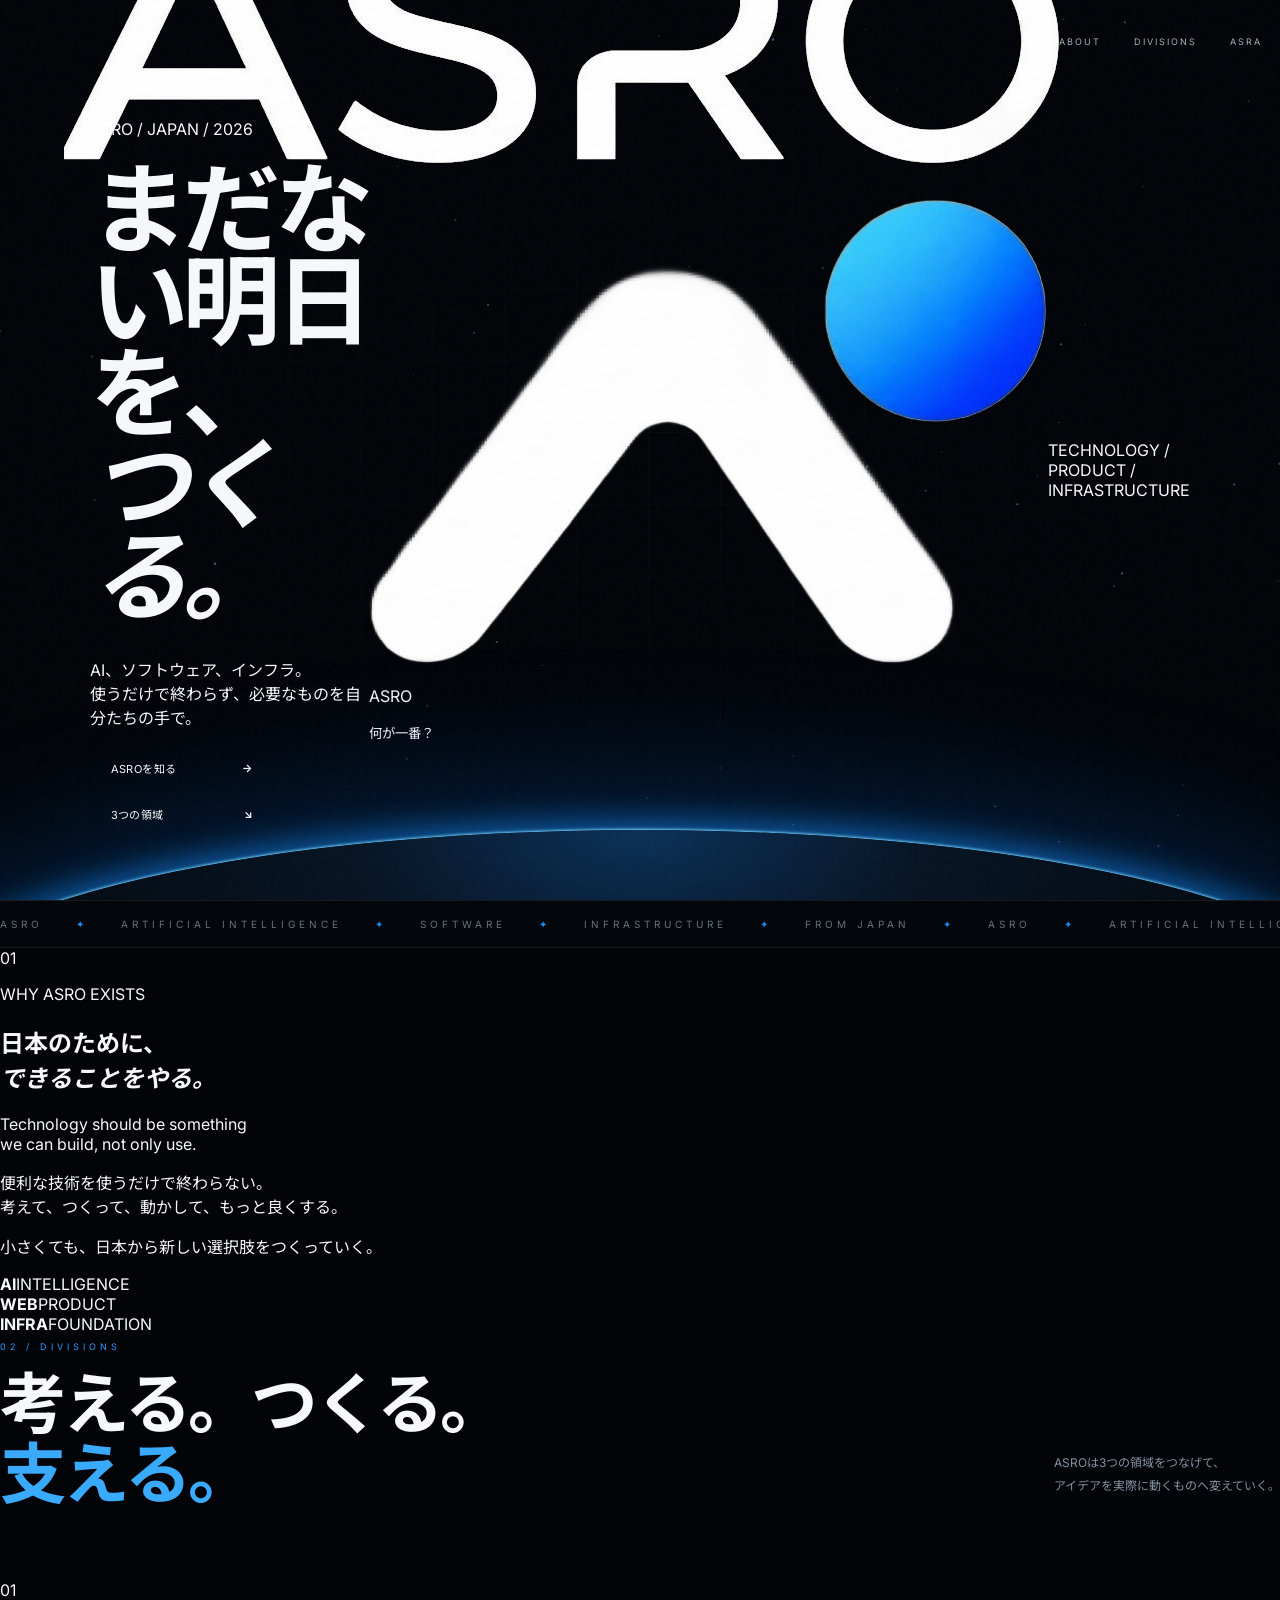
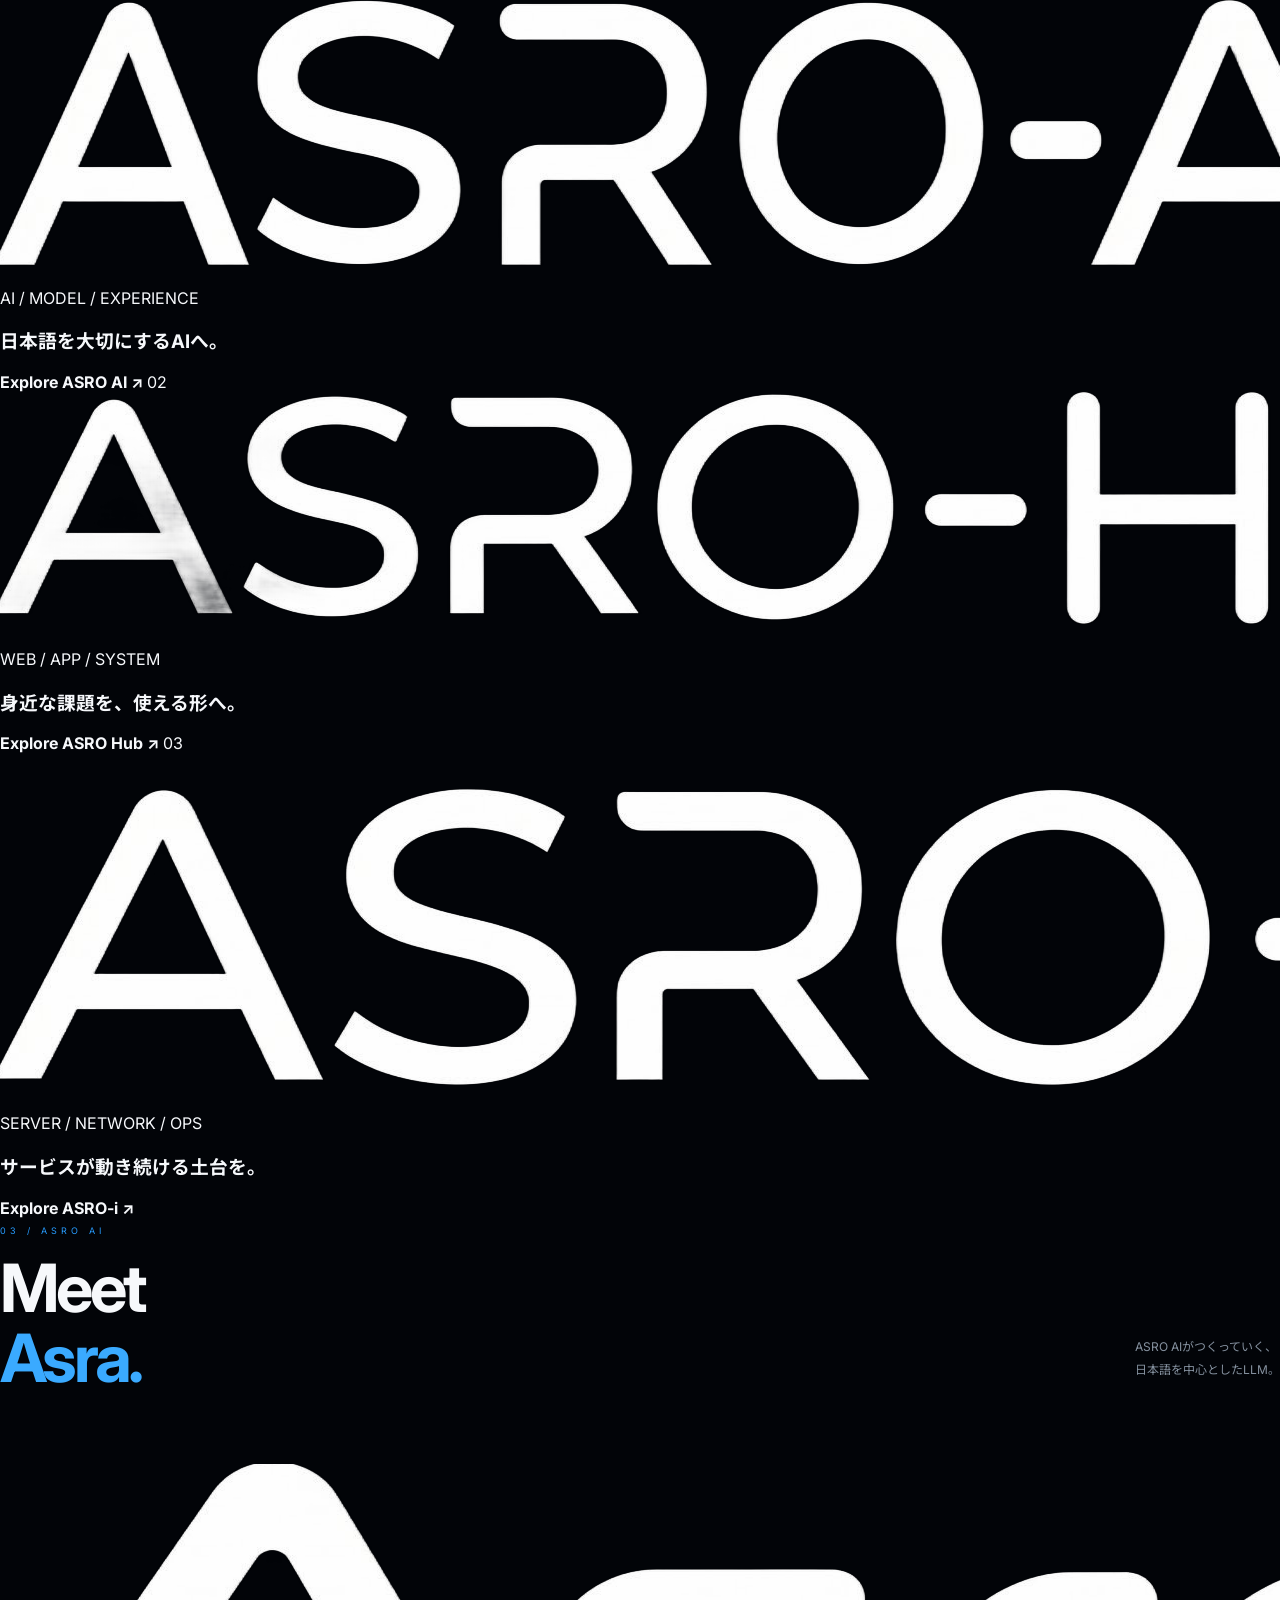
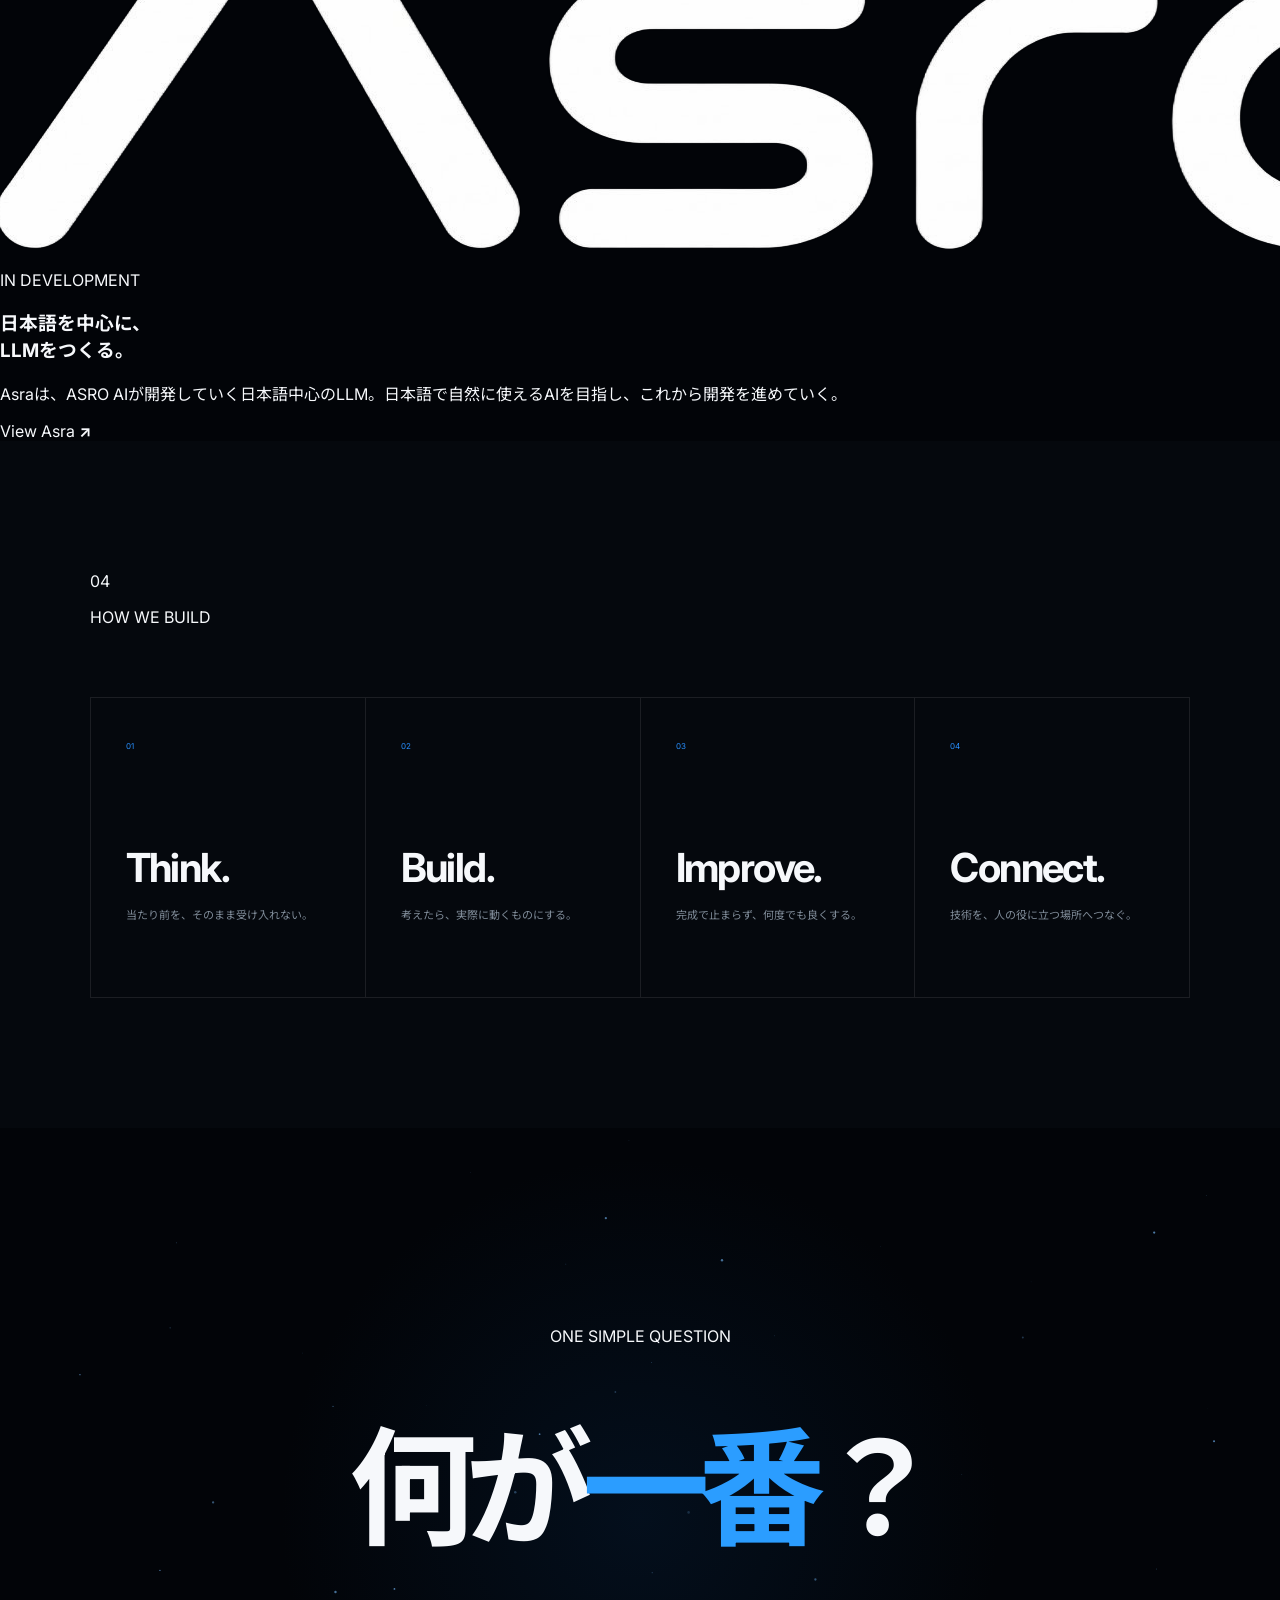
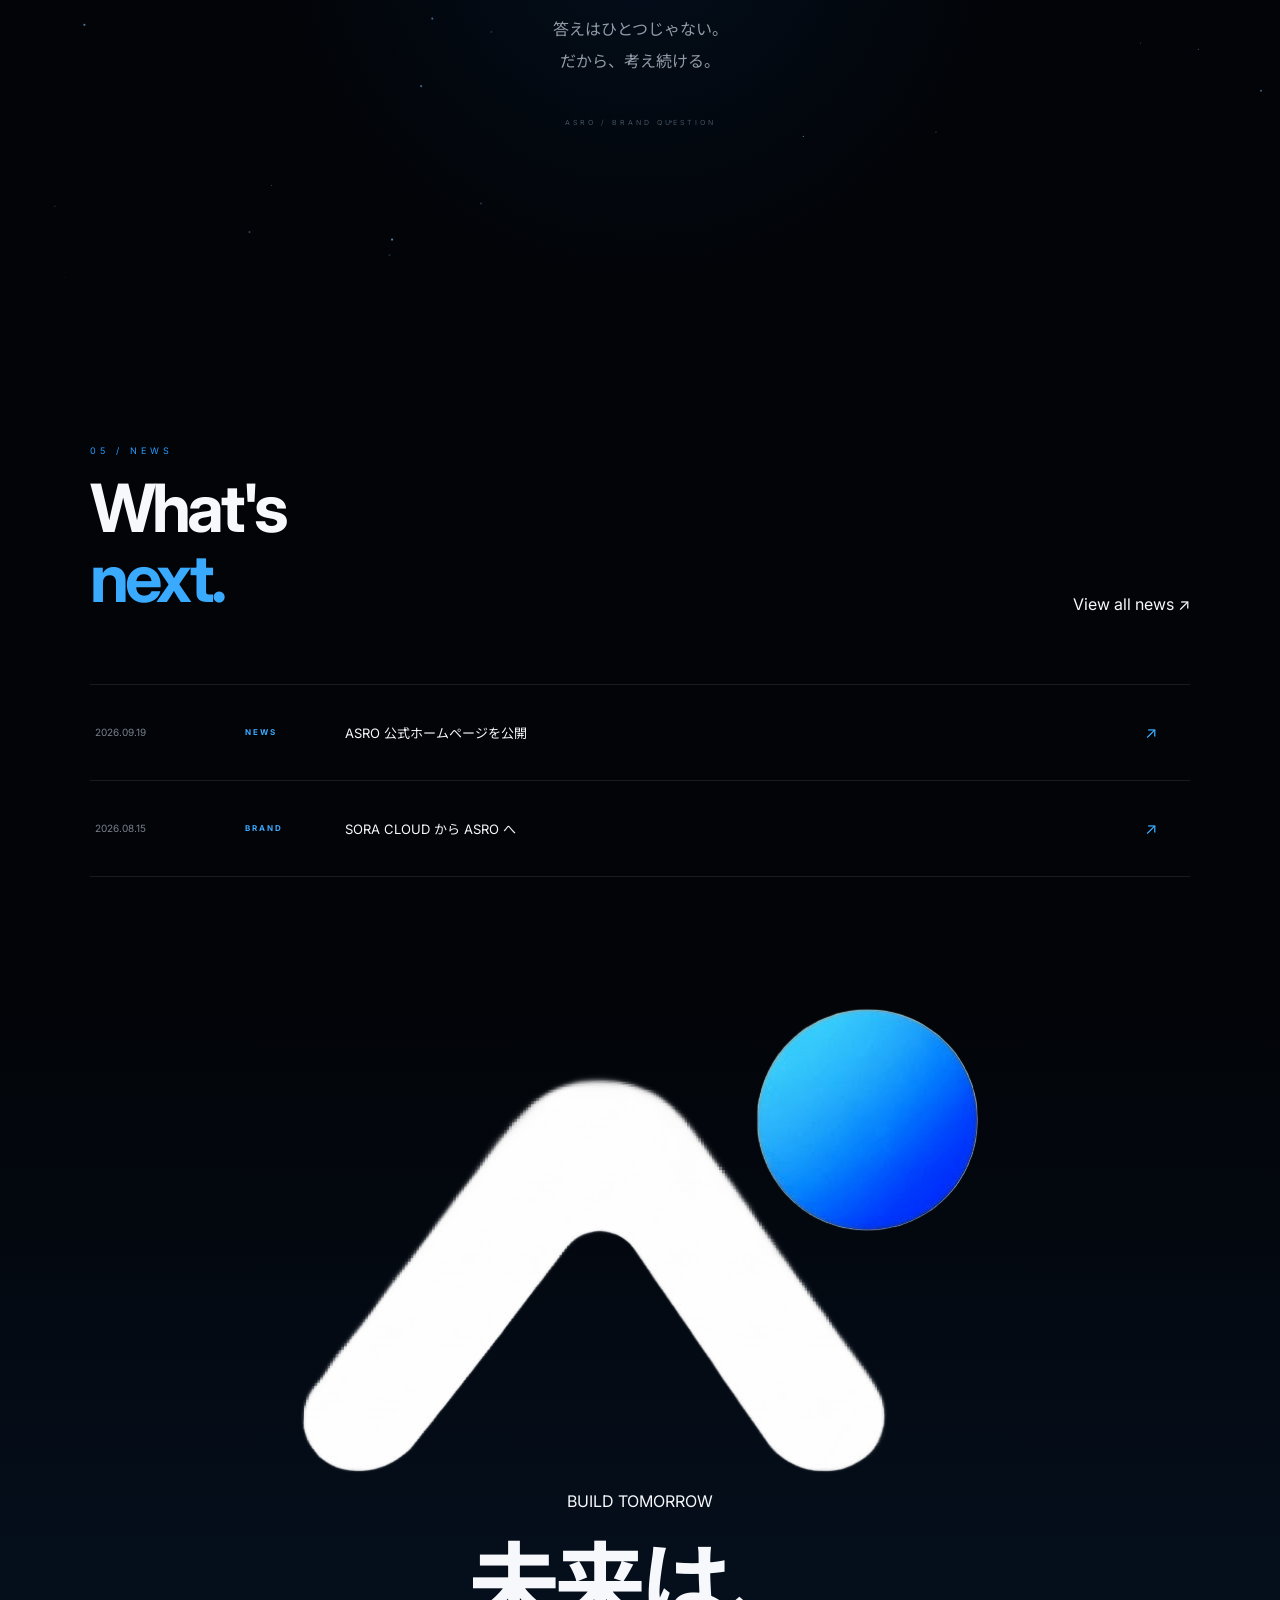
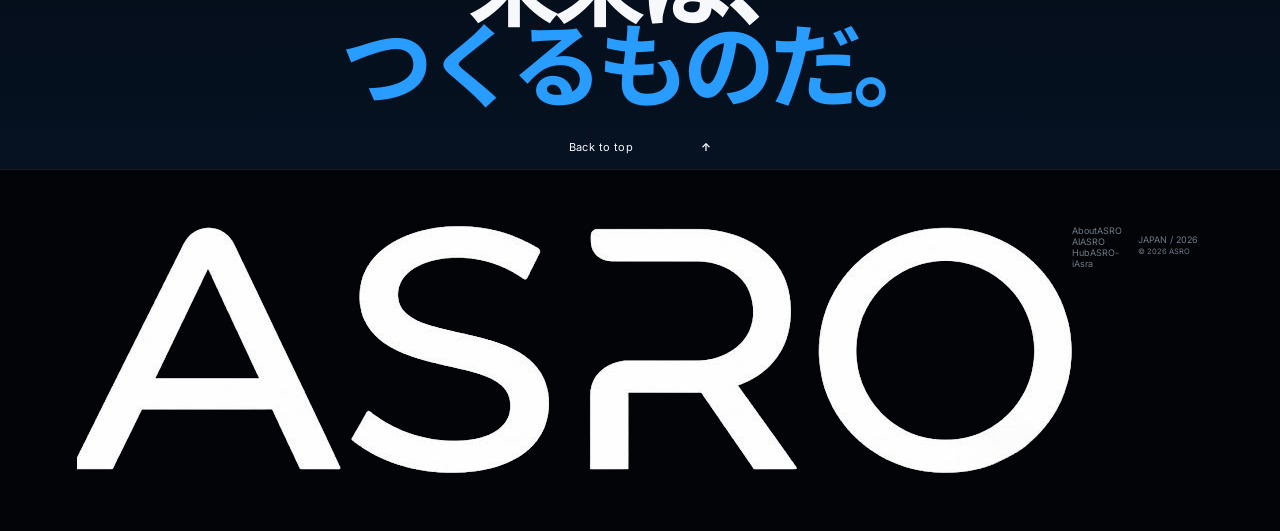
==== index.html @ 7443f7ea "Rebuild ASRO homepage around divisions and Asra" ====
<!doctype html>
<html lang="ja"><head>
<meta charset="UTF-8"><meta name="viewport" content="width=device-width,initial-scale=1,viewport-fit=cover">
<meta name="description" content="ASRO — 日本のために、できることをやる。AI・ソフトウェア・インフラをつくるテクノロジープロジェクト。">
<meta name="theme-color" content="#020408"><meta property="og:title" content="ASRO | 何が一番？"><meta property="og:description" content="日本のために、できることをやる。">
<meta property="og:image" content="asro-mark.svg"><title>ASRO | 何が一番？</title>
<link rel="icon" href="asro-mark.svg" type="image/svg+xml"><link rel="stylesheet" href="style.css">
</head><body>
<div id="loader"><img src="asro-mark.svg" alt=""><span></span></div><div class="progress"></div><div class="noise"></div>
<header id="header"><a class="brand" href="#top" aria-label="ASRO home"><img src="asro-logo-white.svg" alt="ASRO"></a>
<nav><a href="about.html">ABOUT</a><a href="#divisions">DIVISIONS</a><a href="asra.html">ASRA</a><a href="news.html">NEWS</a></nav>
<a class="head-cta" href="#vision">DISCOVER <span>↘</span></a><button class="menu" aria-label="メニュー"><i></i><i></i></button></header>
<div class="mobile-nav"><a href="about.html">ABOUT</a><a href="#divisions">DIVISIONS</a><a href="asra.html">ASRA</a><a href="news.html">NEWS</a></div>

<main id="top">
<section class="hero">
<canvas id="stars"></canvas><div class="hero-grid"></div><div class="glow glow-a"></div><div class="glow glow-b"></div>
<div class="hero-copy reveal"><p class="eyebrow"><span></span> ASRO / JAPAN / 2026</p><h1>まだない明日を、<br><em>つくる。</em></h1>
<p class="hero-lead">AI、ソフトウェア、インフラ。<br>使うだけで終わらず、必要なものを自分たちの手で。</p>
<div class="actions"><a class="btn primary" href="#vision">ASROを知る <b>→</b></a><a class="btn secondary" href="#divisions">3つの領域 <b>↘</b></a></div></div>
<div class="hero-brand reveal"><div class="brand-orbit"></div><img src="asro-mark.svg" alt="ASRO symbol"><p>ASRO</p><small>何が一番？</small></div>
<div class="hero-note">TECHNOLOGY / PRODUCT / INFRASTRUCTURE</div><div class="earth"><i></i></div>
</section>

<section class="ticker" aria-hidden="true"><div>ASRO <i>✦</i> ARTIFICIAL INTELLIGENCE <i>✦</i> SOFTWARE <i>✦</i> INFRASTRUCTURE <i>✦</i> FROM JAPAN <i>✦</i> ASRO <i>✦</i> ARTIFICIAL INTELLIGENCE <i>✦</i> SOFTWARE <i>✦</i> INFRASTRUCTURE <i>✦</i> FROM JAPAN <i>✦</i></div></section>

<section class="vision section" id="vision"><div class="section-index reveal"><span>01</span><p>WHY ASRO EXISTS</p></div>
<div class="vision-grid"><h2 class="reveal">日本のために、<br><em>できることをやる。</em></h2>
<div class="copy reveal"><p class="en">Technology should be something<br>we can build, not only use.</p><p>便利な技術を使うだけで終わらない。<br>考えて、つくって、動かして、もっと良くする。</p><p>小さくても、日本から新しい選択肢をつくっていく。</p></div></div>
<div class="three reveal"><div><b>AI</b><span>INTELLIGENCE</span></div><div><b>WEB</b><span>PRODUCT</span></div><div><b>INFRA</b><span>FOUNDATION</span></div></div></section>

<section class="divisions section" id="divisions"><div class="section-head reveal"><div><span>02 / DIVISIONS</span><h2>考える。つくる。<br><em>支える。</em></h2></div><p>ASROは3つの領域をつなげて、<br>アイデアを実際に動くものへ変えていく。</p></div>
<div class="division-grid">
<a class="division-card reveal" href="ai.html"><span class="n">01</span><div class="division-logo"><img src="asro-ai-white.svg" alt="ASRO AI"></div><p>AI / MODEL / EXPERIENCE</p><h3>日本語を大切にするAIへ。</h3><b>Explore ASRO AI ↗</b></a>
<a class="division-card reveal" href="hub.html"><span class="n">02</span><div class="division-logo"><img src="asro-hub-white.svg" alt="ASRO Hub"></div><p>WEB / APP / SYSTEM</p><h3>身近な課題を、使える形へ。</h3><b>Explore ASRO Hub ↗</b></a>
<a class="division-card reveal" href="infra.html"><span class="n">03</span><div class="division-logo"><img src="asro-i-white.svg" alt="ASRO-i"></div><p>SERVER / NETWORK / OPS</p><h3>サービスが動き続ける土台を。</h3><b>Explore ASRO-i ↗</b></a>
</div></section>

<section class="asra section" id="projects"><div class="section-head reveal"><div><span>03 / ASRO AI</span><h2>Meet<br><em>Asra.</em></h2></div><p>ASRO AIがつくっていく、<br>日本語を中心としたLLM。</p></div>
<a class="asra-panel reveal" href="asra.html"><div class="asra-visual"><div class="rings"></div><img src="asra-white.svg" alt="Asra"></div>
<div class="asra-copy"><p class="status"><i></i> IN DEVELOPMENT</p><h3>日本語を中心に、<br>LLMをつくる。</h3><p>Asraは、ASRO AIが開発していく日本語中心のLLM。日本語で自然に使えるAIを目指し、これから開発を進めていく。</p><span>View Asra <b>↗</b></span></div></a></section>

<section class="principles section"><div class="section-index reveal"><span>04</span><p>HOW WE BUILD</p></div><div class="principle-grid">
<div class="principle reveal"><span>01</span><h3>Think.</h3><p>当たり前を、そのまま受け入れない。</p></div>
<div class="principle reveal"><span>02</span><h3>Build.</h3><p>考えたら、実際に動くものにする。</p></div>
<div class="principle reveal"><span>03</span><h3>Improve.</h3><p>完成で止まらず、何度でも良くする。</p></div>
<div class="principle reveal"><span>04</span><h3>Connect.</h3><p>技術を、人の役に立つ場所へつなぐ。</p></div></div></section>

<section class="question"><canvas id="particles"></canvas><div class="question-glow"></div><p class="eyebrow reveal"><span></span> ONE SIMPLE QUESTION</p><h2 class="reveal">何が<span>一番</span>？</h2><p class="reveal">答えはひとつじゃない。<br>だから、考え続ける。</p><small class="reveal">ASRO / BRAND QUESTION</small></section>

<section class="news section" id="news"><div class="section-head reveal"><div><span>05 / NEWS</span><h2>What's<br><em>next.</em></h2></div><a class="text-link" href="news.html">View all news ↗</a></div>
<div class="news-list reveal"><a href="news.html"><time>2026.09.19</time><b>NEWS</b><p>ASRO 公式ホームページを公開</p><span>↗</span></a><a href="news.html"><time>2026.08.15</time><b>BRAND</b><p>SORA CLOUD から ASRO へ</p><span>↗</span></a></div></section>

<section class="closing"><img class="closing-mark reveal" src="asro-mark.svg" alt=""><p class="eyebrow reveal"><span></span> BUILD TOMORROW</p><h2 class="reveal">未来は、<br><em>つくるものだ。</em></h2><a class="btn primary reveal" href="#top">Back to top <b>↑</b></a></section>
</main>
<footer><a href="#top"><img src="asro-logo-white.svg" alt="ASRO"></a><div><a href="about.html">About</a><a href="ai.html">ASRO AI</a><a href="hub.html">ASRO Hub</a><a href="infra.html">ASRO-i</a><a href="asra.html">Asra</a></div><p>JAPAN / 2026<br><small>© 2026 ASRO</small></p></footer>
<script src="script.js"></script></body></html>
---- style.css ----
@import url('https://fonts.googleapis.com/css2?family=Inter:wght@400;500;600;700;800&family=Noto+Sans+JP:wght@400;500;600;700;800&display=swap');:root{--blue:#168cff;--cyan:#62dcff;--bg:#020408;--panel:#05090f;--line:#ffffff17;--muted:#8995a4}*{box-sizing:border-box}html{scroll-behavior:smooth}body{margin:0;background:var(--bg);color:#f6f8fb;font-family:Inter,"Noto Sans JP",sans-serif;overflow-x:hidden}a{color:inherit;text-decoration:none}::selection{background:#168cff;color:#fff}.noise{position:fixed;inset:0;opacity:.028;z-index:98;pointer-events:none;background-image:url("data:image/svg+xml,%3Csvg viewBox='0 0 180 180' xmlns='http://www.w3.org/2000/svg'%3E%3Cfilter id='n'%3E%3CfeTurbulence type='fractalNoise' baseFrequency='.9' numOctaves='4' stitchTiles='stitch'/%3E%3C/filter%3E%3Crect width='100%25' height='100%25' filter='url(%23n)' opacity='.8'/%3E%3C/svg%3E")}.progress{position:fixed;z-index:90;left:0;top:0;height:2px;width:0;background:linear-gradient(90deg,var(--blue),var(--cyan));box-shadow:0 0 15px var(--blue)}#loader{position:fixed;z-index:200;inset:0;background:#010205;display:flex;flex-direction:column;align-items:center;justify-content:center;transition:opacity .7s,visibility .7s}#loader.done{opacity:0;visibility:hidden}.loadmark{width:90px;height:62px;position:relative}.loadmark i,.loadmark b{position:absolute;width:15px;height:60px;background:white;border-radius:20px;top:4px}.loadmark i{left:28px;transform:rotate(36deg)}.loadmark b{right:28px;transform:rotate(-36deg)}.loadmark em{position:absolute;width:24px;height:24px;border-radius:50%;background:var(--blue);right:0;top:-7px;box-shadow:0 0 25px var(--blue)}#loader p{font-size:14px;letter-spacing:8px;margin:25px 0 18px}#loader>span{width:140px;height:1px;background:#ffffff15;overflow:hidden}#loader>span i{display:block;width:45%;height:100%;background:var(--blue);animation:loading 1s ease-in-out infinite}.cursor,.cursor-dot{position:fixed;z-index:150;pointer-events:none;border-radius:50%;transform:translate(-50%,-50%)}.cursor{width:32px;height:32px;border:1px solid #5bbaff88;transition:width .2s,height .2s,border .2s}.cursor-dot{width:4px;height:4px;background:#77caff}.cursor.active{width:52px;height:52px;border-color:#75caff}header{height:84px;position:fixed;inset:0 0 auto;z-index:80;display:flex;align-items:center;padding:0 5vw;border-bottom:1px solid transparent;transition:.4s}header.scrolled{height:66px;background:#020408dc;backdrop-filter:blur(22px);border-color:var(--line)}.wordmark{font-size:21px;letter-spacing:5px;display:flex;align-items:center;gap:9px}.wordmark strong{font-weight:600}.mini-a{width:17px;height:17px;border-left:3px solid;border-top:3px solid;transform:rotate(45deg);display:block}nav{display:flex;gap:33px;margin:auto;font-size:9px;letter-spacing:2px}nav a{color:#a8b1bd;transition:.25s}nav a:hover{color:#fff}.head-cta{font-size:9px;letter-spacing:2px;border:1px solid #ffffff2c;border-radius:99px;padding:12px 18px}.head-cta span{color:var(--blue);margin-left:10px}.menu{display:none;background:none;border:0}.mobile-nav{display:none}.hero{height:min(950px,100vh);min-height:740px;position:relative;overflow:hidden;display:flex;align-items:center;padding:90px 7vw 50px}#stars{position:absolute;inset:0;width:100%;height:100%;opacity:.7}.hero-grid{position:absolute;inset:0;background-image:linear-gradient(#ffffff06 1px,transparent 1px),linear-gradient(90deg,#ffffff06 1px,transparent 1px);background-size:72px 72px;mask-image:radial-gradient(ellipse at center,#000,transparent 75%)}.aurora{position:absolute;border-radius:50%;filter:blur(120px);opacity:.28}.a1{width:550px;height:400px;background:#006aff;right:7%;top:18%}.a2{width:380px;height:300px;background:#16cfff;left:35%;bottom:-10%;opacity:.12}.hero-copy{position:relative;z-index:5}.kicker{font-size:9px;letter-spacing:4px;color:#aab4c2}.kicker i{display:inline-block;width:28px;height:1px;background:var(--blue);vertical-align:middle;margin-right:13px}.hero h1{font-size:clamp(65px,7.7vw,124px);line-height:.93;letter-spacing:-.065em;margin:25px 0 34px}.hero h1 .line{display:block}.hero h1 .accent{background:linear-gradient(95deg,#147cff,#77e0ff 70%);-webkit-background-clip:text;color:transparent}.hero-text{font-size:15px;color:#aab3bf;line-height:2}.hero-actions{display:flex;gap:12px;margin-top:38px}.btn{display:inline-flex;align-items:center;justify-content:space-between;min-width:185px;padding:15px 21px;border-radius:99px;font-size:11px;letter-spacing:.4px;transition:box-shadow .3s}.fill{background:linear-gradient(110deg,#096cff,#49c7ff);box-shadow:0 10px 40px #087cff28}.fill:hover{box-shadow:0 12px 50px #168cff55}.ghost{border:1px solid #ffffff35}.symbol-wrap{position:absolute;z-index:5;right:13%;top:31%;text-align:center;will-change:transform}.symbol{width:230px;height:155px;position:relative;filter:drop-shadow(0 0 25px #2f9cff33)}.leg{position:absolute;width:42px;height:145px;background:#f8fbff;border-radius:30px;top:12px}.symbol .left,.closing-symbol .left{left:66px;transform:rotate(37deg)}.symbol .right,.closing-symbol .right{right:66px;transform:rotate(-37deg)}.orb{position:absolute;width:72px;height:72px;border-radius:50%;background:linear-gradient(145deg,#67dcff,#075cff);right:4px;top:-34px;box-shadow:0 0 50px #168cff66;animation:orb 4s ease-in-out infinite}.orbit{position:absolute;width:270px;height:270px;border:1px solid #168cff18;border-radius:50%;left:-20px;top:-60px;transform:rotateX(68deg)}.symbol-name{font-size:27px;letter-spacing:9px;margin-top:25px}.symbol-copy{font-size:10px;color:#a9b6c5;margin-top:13px;letter-spacing:3px}.hero-side{position:absolute;right:3.3vw;top:48%;writing-mode:vertical-rl;font-size:8px;line-height:2.3;letter-spacing:3px;color:#536171}.scroll{position:absolute;z-index:5;left:5vw;bottom:30px;font-size:8px;letter-spacing:3px;color:#687583;display:flex;align-items:center;gap:12px}.scroll span{width:55px;height:1px;background:#506173}.hero-index{position:absolute;z-index:5;right:5vw;bottom:30px;font-size:9px;color:#6e7a88;letter-spacing:3px}.hero-index span{color:#1b8eff;margin:0 5px}.earth{position:absolute;z-index:2;width:115%;height:370px;bottom:-300px;left:-7.5%;border-radius:50% 50% 0 0;background:radial-gradient(ellipse at 50% 0,#0b3158 0,#071424 28%,#03070c 68%);box-shadow:0 -1px 3px #78d8ff,0 -8px 32px #168cff99,0 -55px 130px #087cff35}.earth-light{position:absolute;width:15%;height:10px;background:#fff;filter:blur(10px);top:-2px;right:22%;box-shadow:0 0 55px 15px #52bfff}.ticker{overflow:hidden;border-top:1px solid var(--line);border-bottom:1px solid var(--line);background:#03060a;padding:17px 0}.ticker div{width:max-content;white-space:nowrap;font-size:10px;letter-spacing:4px;color:#66717f;animation:ticker 30s linear infinite}.ticker i{color:#188fff;font-style:normal;margin:0 26px}.manifesto,.group,.projects,.principles,.news{padding:130px 7vw}.manifesto{min-height:760px;position:relative;overflow:hidden}.section-label{display:flex;gap:20px;align-items:center;font-size:9px;letter-spacing:4px;color:#8e98a5}.section-label span{color:var(--blue)}.manifesto-main{display:grid;grid-template-columns:1.5fr .8fr;align-items:end;margin-top:85px}.jp{font-size:clamp(44px,5.4vw,82px);line-height:1.35;margin:0;font-weight:600;letter-spacing:-.04em}.jp strong{color:#47b7ff}.manifesto-side{color:#8d98a6;line-height:2;font-size:13px;border-left:1px solid var(--line);padding-left:35px}.manifesto-side .en{color:#e1e7ee;font-size:17px;line-height:1.7}.vision-numbers{display:grid;grid-template-columns:repeat(3,1fr);margin-top:100px;border-top:1px solid var(--line);border-bottom:1px solid var(--line)}.vision-numbers div{padding:27px;border-right:1px solid var(--line);display:flex;align-items:end;gap:15px}.vision-numbers div:last-child{border:0}.vision-numbers b{font-size:26px}.vision-numbers span{font-size:8px;color:#596674;letter-spacing:2px}.giant{position:absolute;right:-1vw;bottom:-100px;font-size:23vw;font-weight:800;letter-spacing:-.08em;color:#ffffff025;line-height:1}.group{background:#05080d}.section-head{display:flex;justify-content:space-between;align-items:end;margin-bottom:70px}.section-head span{font-size:9px;color:#279cff;letter-spacing:4px}.section-head h2{font-size:clamp(45px,5.2vw,75px);line-height:1.05;margin:16px 0 0;letter-spacing:-.055em}.section-head h2 em{font-style:normal;color:#3aaaff}.section-head>p{color:#85919f;line-height:1.9;font-size:12px}.group-list{border-top:1px solid var(--line)}.group-card{display:grid;grid-template-columns:60px 115px 1fr 55px;gap:30px;align-items:center;padding:50px 15px;border-bottom:1px solid var(--line);position:relative;overflow:hidden;transition:.4s}.group-card:before{content:"";position:absolute;inset:0;background:linear-gradient(90deg,#168cff00,#168cff0c,#168cff00);transform:translateX(-100%);transition:.7s}.group-card:hover:before{transform:translateX(100%)}.group-card:hover{padding-left:28px}.card-num{font-size:9px;color:#5f6a78}.card-icon{font-size:58px;color:#218fff;width:90px;text-align:center}.card-icon.ai{height:60px;position:relative}.card-icon.ai span{position:absolute;width:24px;height:58px;background:#3caeff;border-radius:20px;left:30px;transform:rotate(37deg)}.card-icon.ai span:after{content:"";position:absolute;width:24px;height:58px;background:#3caeff;border-radius:20px;left:27px;top:-20px;transform:rotate(-74deg)}.card-icon.ai i{position:absolute;width:19px;height:19px;border-radius:50%;background:#0870ff;right:2px;top:-8px}.cube span{display:block;transform:rotate(0deg);text-shadow:0 0 25px #168cff}.infra{display:flex;flex-direction:column;gap:5px;align-items:center}.infra span{display:block;width:50px;height:14px;border:2px solid #218fff;border-radius:50%}.card-type{font-size:8px;letter-spacing:3px;color:#55718f}.group-card h3{font-size:37px;margin:8px 0}.group-card h4{font-size:13px;color:#45b8ff;margin:0 0 12px}.desc{color:#8994a2;max-width:650px;line-height:1.8;font-size:12px}.chips{display:flex;gap:7px;margin-top:18px}.chips span{font-size:7px;letter-spacing:1.4px;border:1px solid #ffffff17;border-radius:99px;padding:6px 9px;color:#637180}.arrow{font-size:22px;font-weight:400;color:#3ba9ff}.projects{padding-bottom:170px}.project{border:1px solid var(--line);background:#05090e;margin-top:26px}.project:first-of-type{margin-top:0}.project-media{height:540px;position:relative;display:flex;align-items:center;justify-content:center;background:radial-gradient(circle at center,#0b3564,#06101d 55%,#03070c);overflow:hidden}.mesh{position:absolute;inset:-30%;background-image:linear-gradient(#168cff1d 1px,transparent 1px),linear-gradient(90deg,#168cff1d 1px,transparent 1px);background-size:34px 34px;transform:perspective(500px) rotateX(60deg) rotateZ(15deg);animation:drift 13s linear infinite}.halo{position:absolute;width:330px;height:330px;border:1px solid #168cff44;border-radius:50%;box-shadow:0 0 80px #168cff20,inset 0 0 80px #168cff10}.halo:before,.halo:after{content:"";position:absolute;border:1px solid #168cff20;border-radius:50%;inset:35px}.halo:after{inset:75px}.asra-mark{width:190px;height:125px;position:relative;z-index:2;filter:drop-shadow(0 0 30px #4ab5ff44)}.asra-mark span{position:absolute;width:35px;height:120px;background:#edf8ff;border-radius:25px;left:56px;transform:rotate(37deg)}.asra-mark span:after{content:"";position:absolute;width:35px;height:120px;background:#edf8ff;border-radius:25px;left:55px;top:-41px;transform:rotate(-74deg)}.asra-mark i{position:absolute;width:55px;height:55px;background:linear-gradient(145deg,#6adfff,#075eff);border-radius:50%;right:-5px;top:-22px;box-shadow:0 0 35px #168cff88}.float{position:absolute;border:1px solid #279aff38;background:#061321c7;backdrop-filter:blur(8px);padding:9px 14px;border-radius:99px;color:#7bcaff;font-size:8px;letter-spacing:2px}.f1{left:13%;top:25%}.f2{right:12%;top:28%}.f3{right:17%;bottom:19%}.corner{position:absolute;width:40px;height:40px}.corner.tl{left:25px;top:25px;border-left:1px solid #168cff66;border-top:1px solid #168cff66}.corner.br{right:25px;bottom:25px;border-right:1px solid #168cff66;border-bottom:1px solid #168cff66}.project-info{display:grid;grid-template-columns:1fr 1fr;padding:55px 5vw;gap:8vw;border-top:1px solid var(--line)}.tag{font-size:8px;color:#3daaff;letter-spacing:3px}.project-info h3{font-size:68px;letter-spacing:-.06em;margin:10px 0}.project-lead{font-size:17px;line-height:1.6!important;color:#e9edf2!important}.project-info>div:last-child>p{font-size:12px;line-height:2;color:#8f99a7;margin-top:18px}.meta{display:flex;gap:30px;margin-top:30px}.meta span{font-size:7px;color:#566473;letter-spacing:1.5px}.meta b{display:block;color:#b6c2cf;font-size:9px;margin-top:6px}.project-school{display:grid;grid-template-columns:.85fr 1.15fr}.project-school .project-info{grid-template-columns:1fr;gap:15px;border:0}.school{height:auto;min-height:600px;background:radial-gradient(circle at 55% 45%,#17446b,#07101a 65%)}.browser{width:80%;border:1px solid #ffffff25;border-radius:14px;background:#07101be8;box-shadow:0 35px 90px #000a;position:relative;z-index:2;overflow:hidden;transform:perspective(1000px) rotateY(-5deg) rotateX(2deg)}.browser-top{height:36px;border-bottom:1px solid #ffffff10;display:flex;align-items:center;padding:0 12px;gap:5px}.browser-top i{width:6px;height:6px;border-radius:50%;background:#506070}.browser-top span{font-size:7px;color:#506070;margin-left:15px}.dash{height:330px;display:flex}.dash aside{width:55px;border-right:1px solid #ffffff0d;padding:16px 12px}.dash aside b{font-size:11px;color:#4db5ff}.dash aside i{display:block;width:22px;height:3px;background:#ffffff14;margin-top:24px}.dash-main{padding:30px;flex:1}.hello{font-size:17px;font-weight:600}.hello small{display:block;font-size:8px;color:#657586;margin-top:7px;font-weight:400}.dash-grid{display:grid;grid-template-columns:1fr 1fr;gap:10px;margin-top:25px}.dash-grid>div{height:120px;background:#ffffff05;border:1px solid #ffffff0d;border-radius:9px;padding:14px}.dash-grid b{font-size:9px}.dash-grid span{display:block;height:5px;background:#ffffff0d;border-radius:5px;margin-top:13px}.dash-grid span:nth-child(2){background:#168cff33}.ai-bar{margin-top:13px;border:1px solid #168cff44;background:#168cff0b;border-radius:8px;padding:11px;font-size:8px;color:#68c2ff}.school-glow{position:absolute;width:300px;height:300px;border-radius:50%;background:#168cff33;filter:blur(80px)}.principles{background:#05080d}.principle-grid{display:grid;grid-template-columns:repeat(4,1fr);margin-top:70px;border-top:1px solid var(--line);border-left:1px solid var(--line)}.principle{min-height:300px;padding:35px;border-right:1px solid var(--line);border-bottom:1px solid var(--line);transition:.35s}.principle:hover{background:#168cff09}.principle>span{font-size:8px;color:#278fff}.principle h3{font-size:40px;margin:90px 0 14px;letter-spacing:-.04em}.principle p{font-size:11px;color:#7f8b98;line-height:1.8}.question{min-height:780px;display:flex;flex-direction:column;align-items:center;justify-content:center;text-align:center;position:relative;overflow:hidden;background:radial-gradient(circle,#082d5544,transparent 48%)}#particles{position:absolute;inset:0;width:100%;height:100%}.question>*:not(canvas):not(.question-orb){position:relative;z-index:2}.question h2{font-size:clamp(72px,10vw,155px);letter-spacing:-.09em;margin:25px 0}.question h2 span{color:#2b9dff}.question>p:nth-of-type(2){color:#919ba8;line-height:2}.question small{font-size:7px;color:#45515f;letter-spacing:3px;margin-top:25px}.question-orb{position:absolute;width:430px;height:430px;border-radius:50%;background:radial-gradient(circle at 35% 30%,#54d3ff,#075eff 38%,#031229 70%);opacity:.07;box-shadow:0 0 100px #168cff}.news-list{border-top:1px solid var(--line)}.news-list a{display:grid;grid-template-columns:150px 100px 1fr 40px;padding:25px 5px;border-bottom:1px solid var(--line);align-items:center;transition:.3s}.news-list a:hover{padding-left:15px;background:#ffffff025}.news-list time{font-size:10px;color:#77818d}.news-list b{font-size:8px;color:#3caaff;letter-spacing:2px}.news-list p{font-size:13px}.news-list span{color:#3caaff}.closing{min-height:760px;display:flex;flex-direction:column;justify-content:center;align-items:center;text-align:center;background:linear-gradient(#020408,#061222);position:relative;overflow:hidden}.closing-grid{position:absolute;inset:0;background-image:linear-gradient(#168cff09 1px,transparent 1px),linear-gradient(90deg,#168cff09 1px,transparent 1px);background-size:70px 70px;mask-image:radial-gradient(circle,#000,transparent 65%)}.closing-symbol{position:relative;width:130px;height:90px;margin-bottom:28px}.closing-symbol .leg{width:22px;height:78px}.closing-symbol .left{left:42px}.closing-symbol .right{right:42px}.closing-symbol .orb{width:35px;height:35px;right:0;top:-12px}.closing h2{font-size:clamp(57px,7.2vw,105px);line-height:.88;letter-spacing:-.065em;margin:18px}.closing h2 em{font-style:normal;color:#299cff}.closing>p:nth-of-type(2){color:#8e98a5;margin:18px 0 35px}footer{padding:55px 6vw;display:grid;grid-template-columns:1fr 1fr 1fr;border-top:1px solid var(--line);color:#707b88;font-size:9px}.footer-brand b{font-size:23px;color:white;letter-spacing:5px}.footer-brand span{margin-left:20px}.footer-mid{display:flex;gap:20px;justify-content:center}.footer-mid a:hover{color:white}.footer-end{text-align:right}.footer-end p{letter-spacing:3px}.reveal{opacity:0;transform:translateY(32px);transition:opacity .9s cubic-bezier(.2,.8,.2,1),transform .9s cubic-bezier(.2,.8,.2,1)}.reveal.visible{opacity:1;transform:none}@keyframes loading{0%{transform:translateX(-110%)}100%{transform:translateX(330%)}}@keyframes ticker{to{transform:translateX(-50%)}}@keyframes drift{to{transform:perspective(500px) rotateX(60deg) rotateZ(15deg) translate(34px,34px)}}@keyframes orb{50%{transform:translateY(-7px);box-shadow:0 0 75px #168cff99}}@media(pointer:coarse){.cursor,.cursor-dot{display:none}}@media(max-width:900px){header{height:70px;padding:0 5vw}nav,.head-cta{display:none}.menu{display:block;margin-left:auto;width:35px;padding:5px}.menu i{display:block;height:1px;background:white;margin:8px 0;transition:.3s}.menu.open i:first-child{transform:translateY(4.5px) rotate(45deg)}.menu.open i:last-child{transform:translateY(-4.5px) rotate(-45deg)}.mobile-nav{position:fixed;z-index:70;inset:0;background:#020408f5;backdrop-filter:blur(20px);display:flex;flex-direction:column;justify-content:center;padding:10vw;gap:30px;opacity:0;visibility:hidden;transition:.35s}.mobile-nav.open{opacity:1;visibility:visible}.mobile-nav a{font-size:35px;font-weight:600;letter-spacing:-.04em}.hero{height:auto;min-height:830px;padding:130px 7vw 70px;align-items:flex-start}.hero h1{font-size:61px}.hero-side{display:none}.symbol-wrap{top:auto;bottom:115px;right:50%;transform:translateX(50%)}.symbol{width:145px;height:95px}.symbol .leg{width:27px;height:90px}.symbol .left{left:43px}.symbol .right{right:43px}.symbol .orb{width:44px;height:44px;right:0;top:-18px}.symbol .orbit{width:170px;height:170px;left:-12px;top:-40px}.symbol-name{font-size:18px;margin-top:16px}.symbol-copy{font-size:8px}.manifesto,.group,.projects,.principles,.news{padding:90px 6vw}.manifesto-main{grid-template-columns:1fr;gap:55px;margin-top:55px}.manifesto-side{margin-left:10px}.vision-numbers{grid-template-columns:1fr;margin-top:60px}.vision-numbers div{border-right:0;border-bottom:1px solid var(--line)}.section-head{display:block}.section-head>p{margin-top:25px}.group-card{grid-template-columns:40px 70px 1fr;padding:38px 0;gap:15px}.group-card .arrow{display:none}.card-icon{font-size:42px;width:60px}.card-icon.ai{transform:scale(.7)}.group-card h3{font-size:28px}.project-media{height:370px}.project-info{grid-template-columns:1fr;padding:40px 28px;gap:15px}.project-info h3{font-size:52px}.project-school{grid-template-columns:1fr}.school{min-height:430px;order:-1}.browser{width:90%}.dash{height:280px}.principle-grid{grid-template-columns:1fr 1fr}.principle{min-height:230px}.principle h3{margin-top:60px}.news-list a{grid-template-columns:100px 1fr 25px}.news-list b{display:none}.news-list p{font-size:11px}.footer-mid{display:none}footer{grid-template-columns:1fr 1fr}.hero-actions{flex-wrap:wrap}.scroll,.hero-index{display:none}}@media(max-width:520px){.hero h1{font-size:50px}.hero-text{font-size:13px}.jp{font-size:39px}.group-card{grid-template-columns:32px 1fr}.card-icon{display:none}.desc{font-size:11px}.chips{flex-wrap:wrap}.project-media{height:310px}.halo{width:250px;height:250px}.float{display:none}.project-info h3{font-size:48px}.meta{gap:16px;flex-wrap:wrap}.browser{width:94%}.dash-main{padding:20px 14px}.principle-grid{grid-template-columns:1fr}.principle{min-height:200px}.principle h3{margin-top:45px}.question h2{font-size:64px}.news-list a{grid-template-columns:88px 1fr}.news-list a>span{display:none}.footer-brand span{display:block;margin:10px 0 0}.closing h2{font-size:53px}}.official-symbol{width:240px;height:170px;display:flex;align-items:center;justify-content:center;filter:drop-shadow(0 0 34px #168cff55)}.official-symbol img{width:100%;height:100%;object-fit:contain}@media(max-width:900px){.official-symbol{width:150px;height:105px}}
/* 2026 mobile readability + official brand assets */
.project-brand{position:relative;z-index:2;max-width:48%;max-height:150px;object-fit:contain;filter:drop-shadow(0 0 32px #168cff55)}
.school-project-mark{position:absolute;z-index:3;width:64px;height:64px;object-fit:contain;top:28px;right:28px;filter:drop-shadow(0 0 24px #168cff66)}
@media(max-width:900px){
 header{background:#020408e8;backdrop-filter:blur(18px)}
 .hero{padding-top:112px;min-height:900px}
 .hero-copy{width:100%;padding-top:8px}
 .hero h1{font-size:clamp(48px,14vw,64px);line-height:.98;margin-top:18px}
 .hero-text{color:#d0d8e2;font-size:14px;line-height:1.9}
 .kicker{color:#c4cfdb}
 .symbol-wrap{bottom:125px}
 .ticker div{font-size:9px;letter-spacing:3px}
 .project-brand{max-width:60%;max-height:110px}
}
@media(max-width:520px){
 .hero{padding:108px 7vw 62px;min-height:900px}
 .hero h1{font-size:49px}
 .hero-actions .btn{min-width:0;width:100%;max-width:308px;padding:16px 22px}
 .symbol-wrap{bottom:132px}
 .official-symbol{width:170px;height:118px}
 .symbol-name{font-size:20px;color:#fff}
 .symbol-copy{color:#b8c5d3}
 .school-project-mark{width:48px;height:48px;top:18px;right:18px}
}
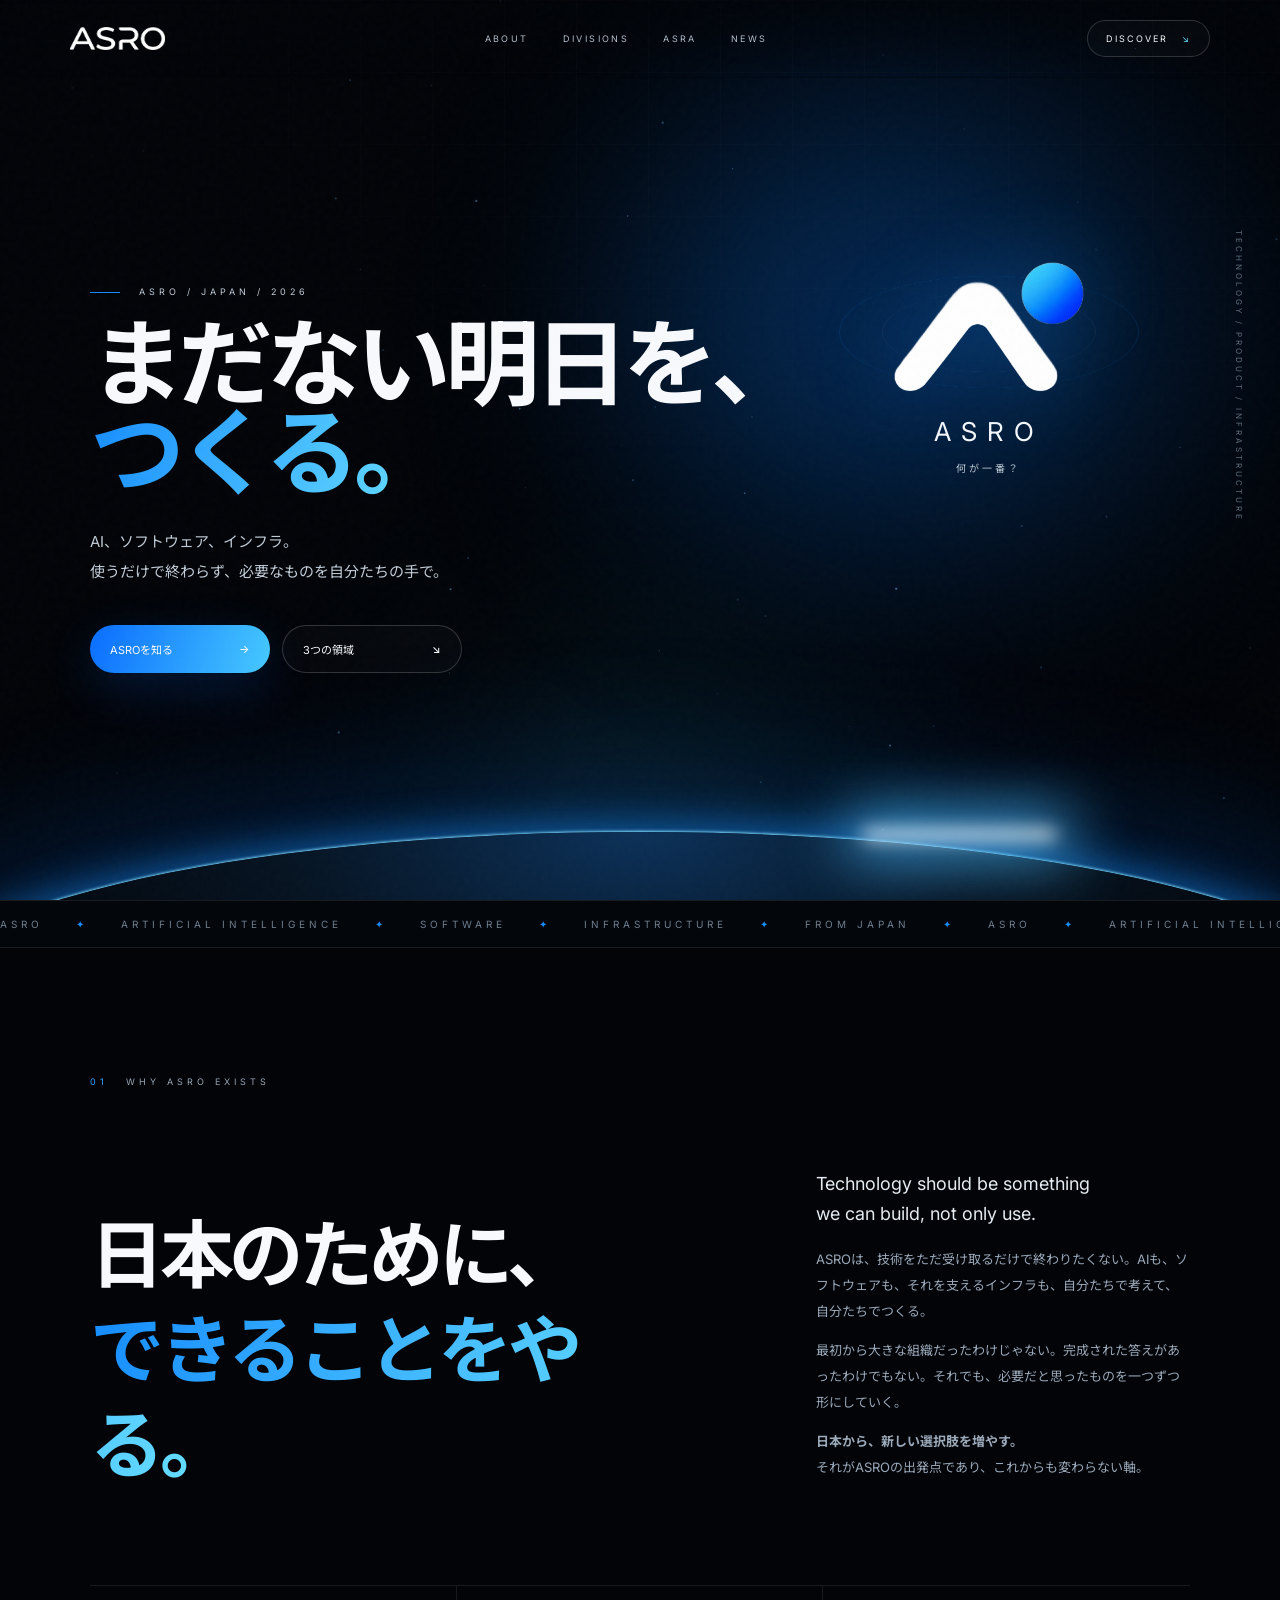
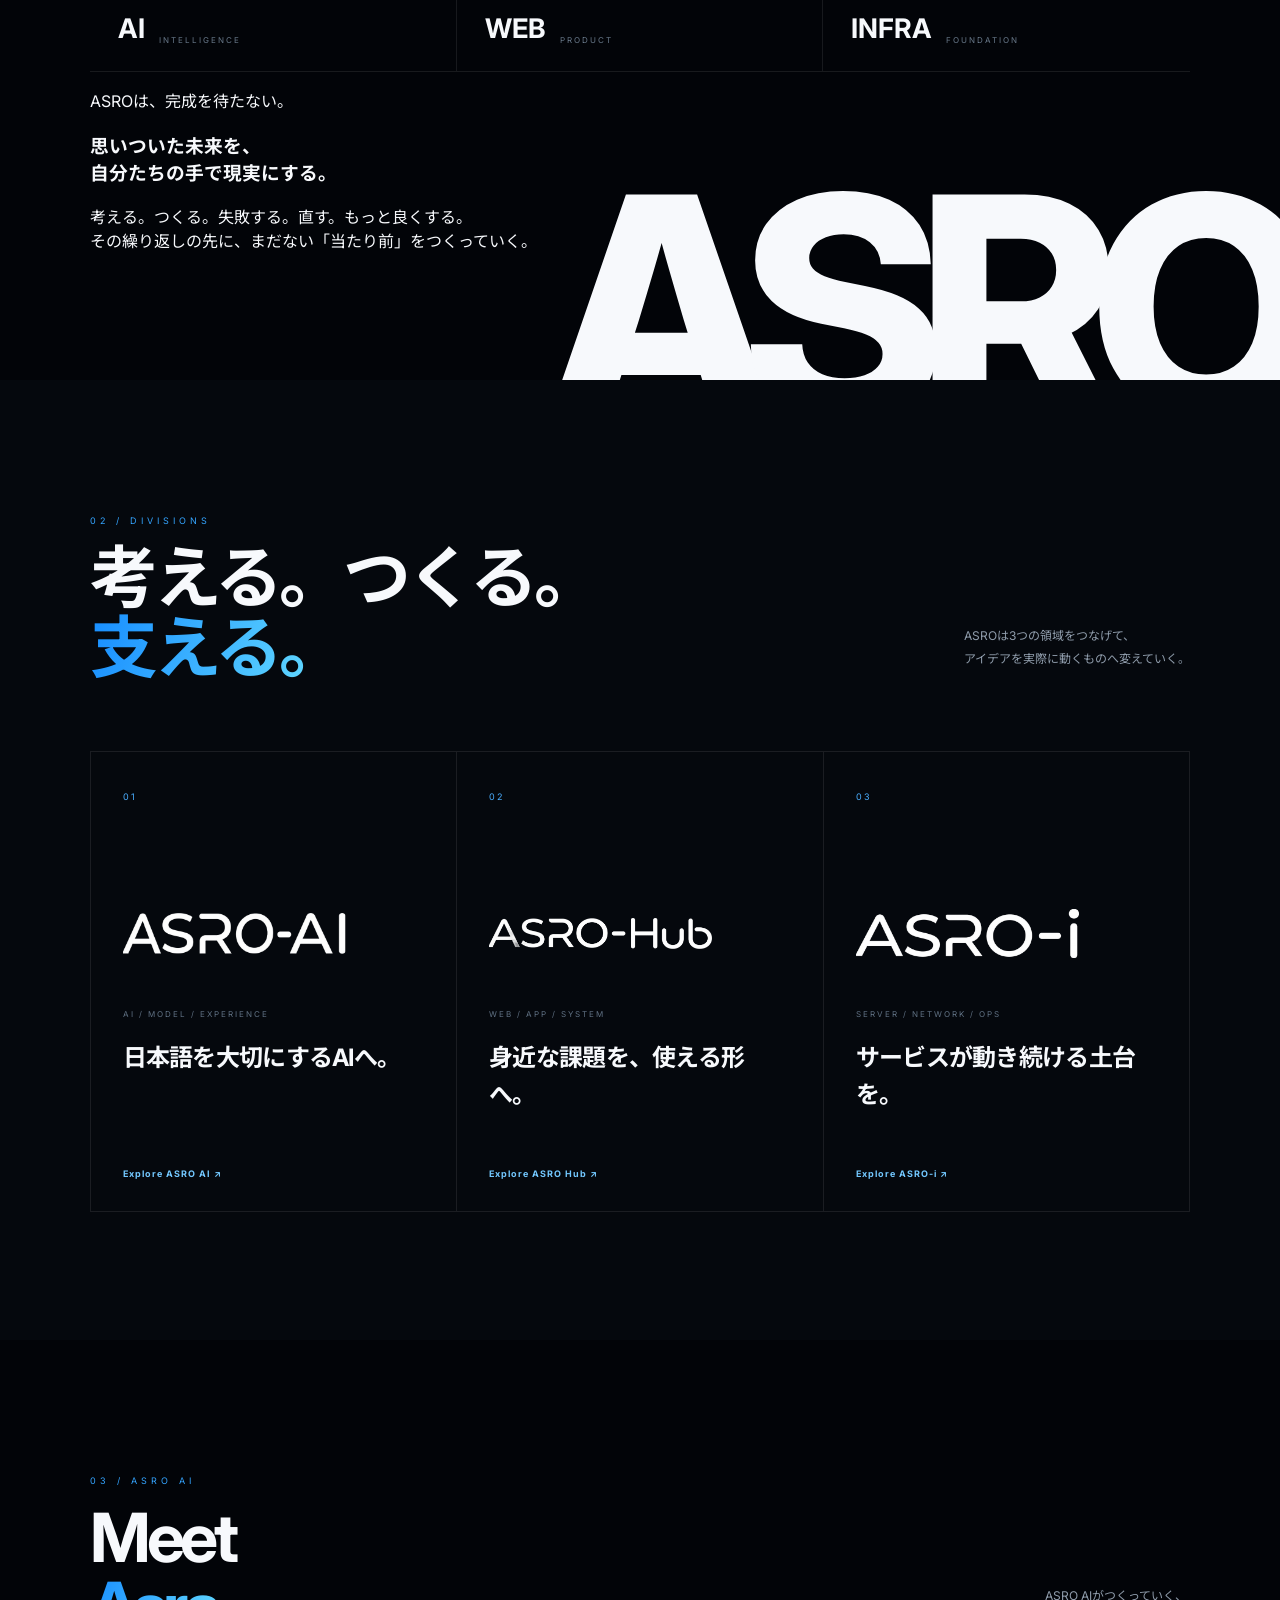
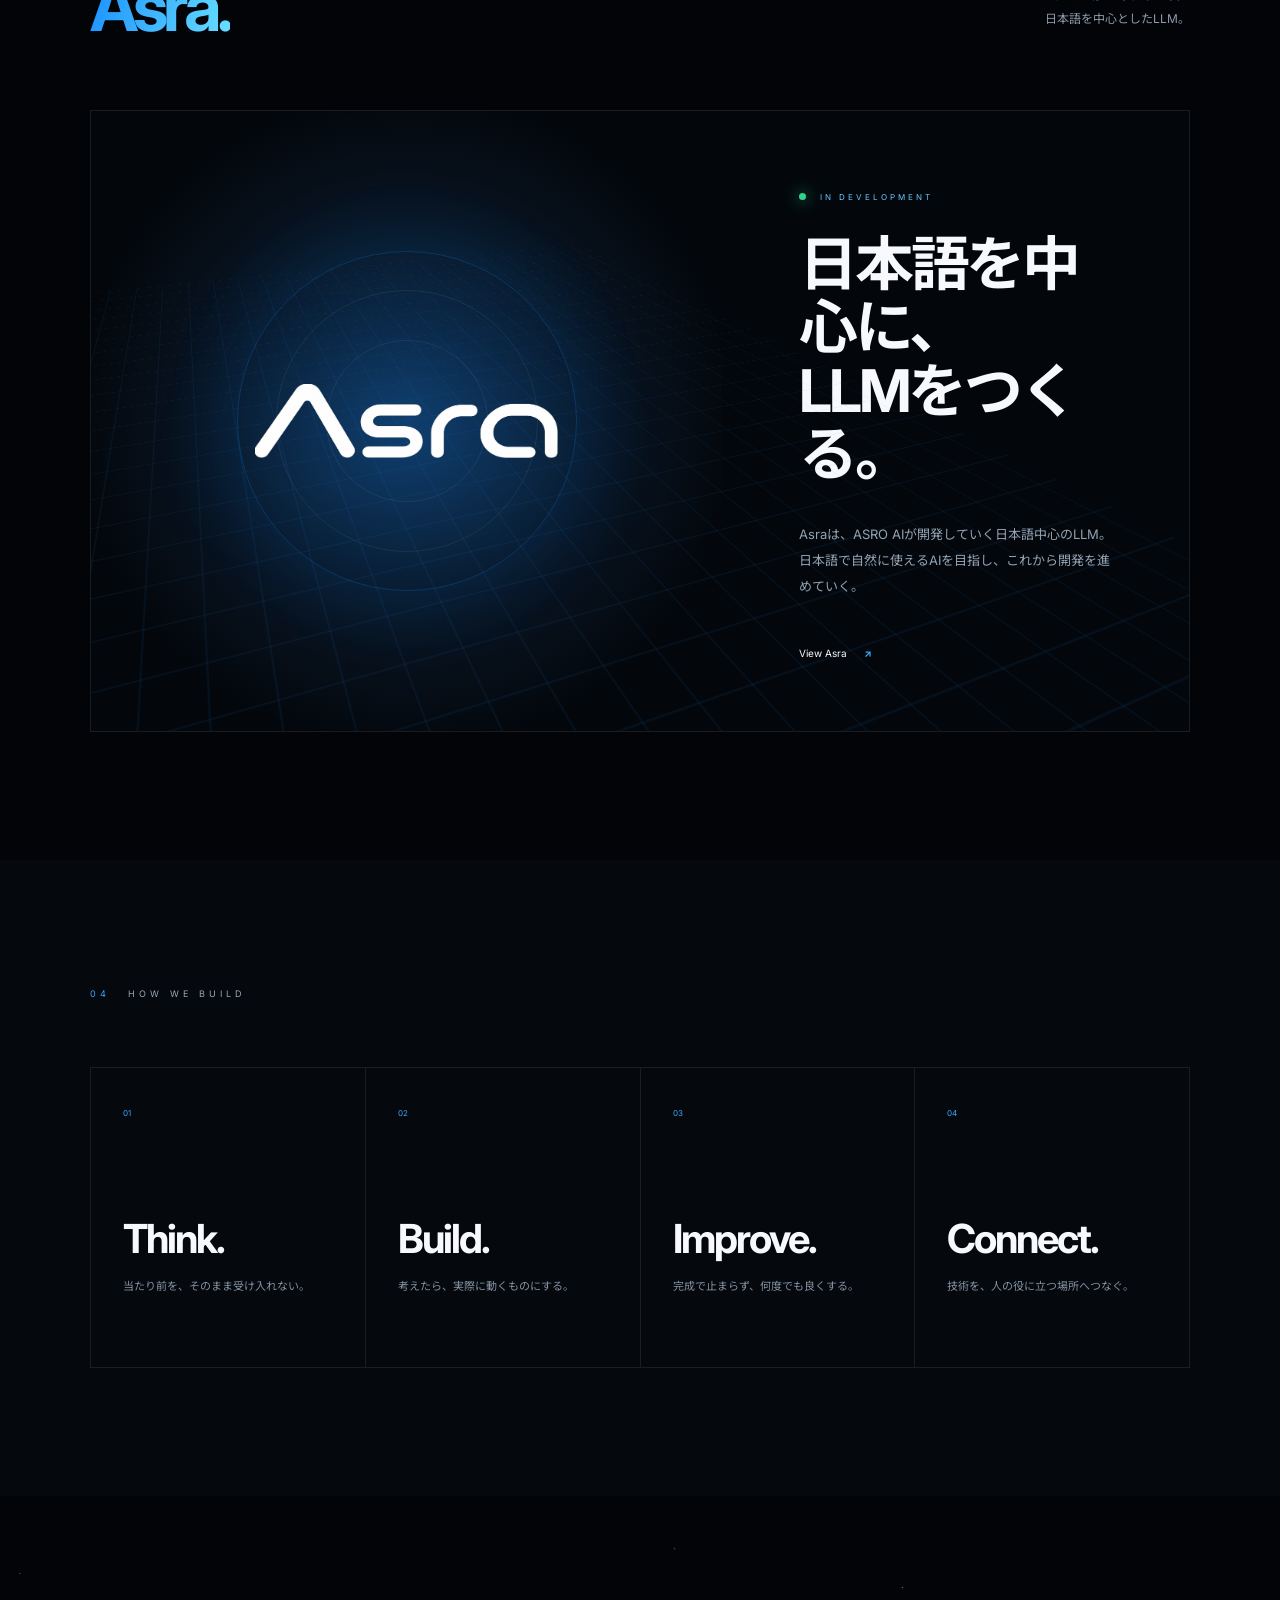
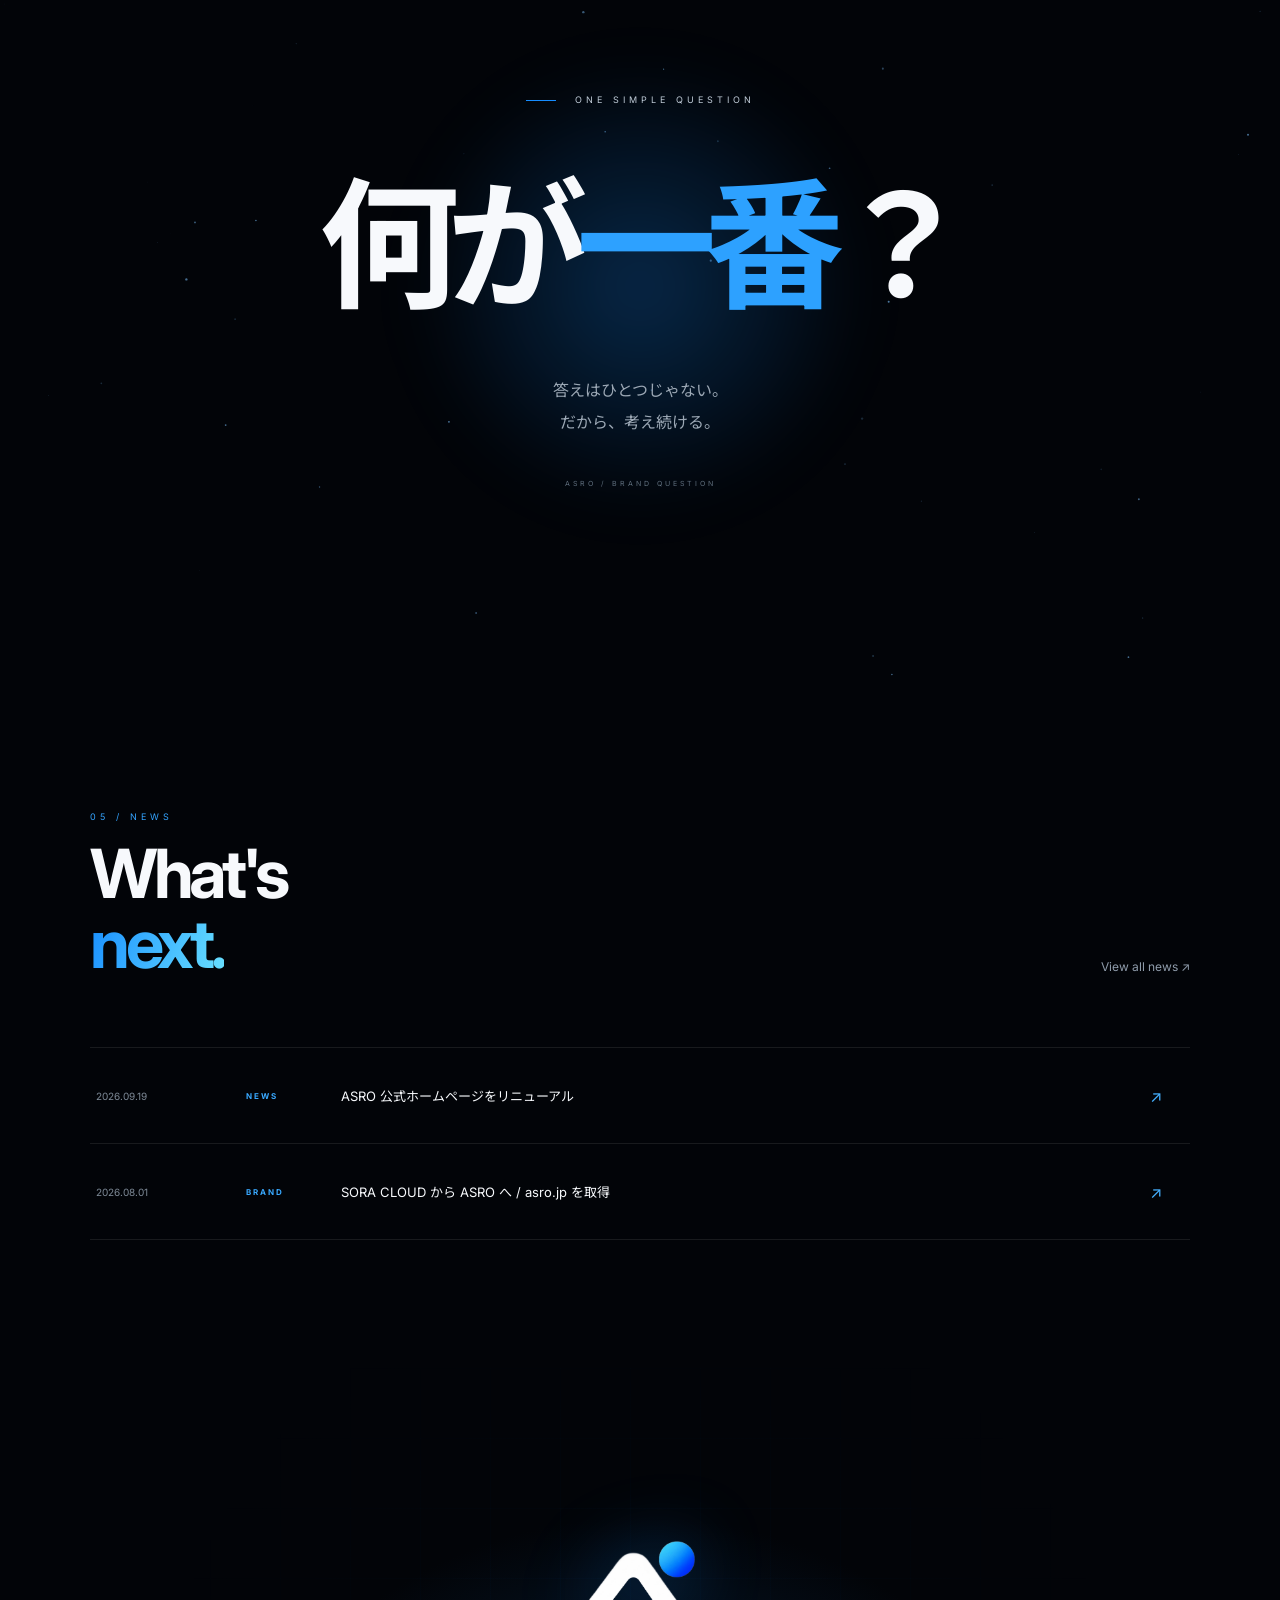
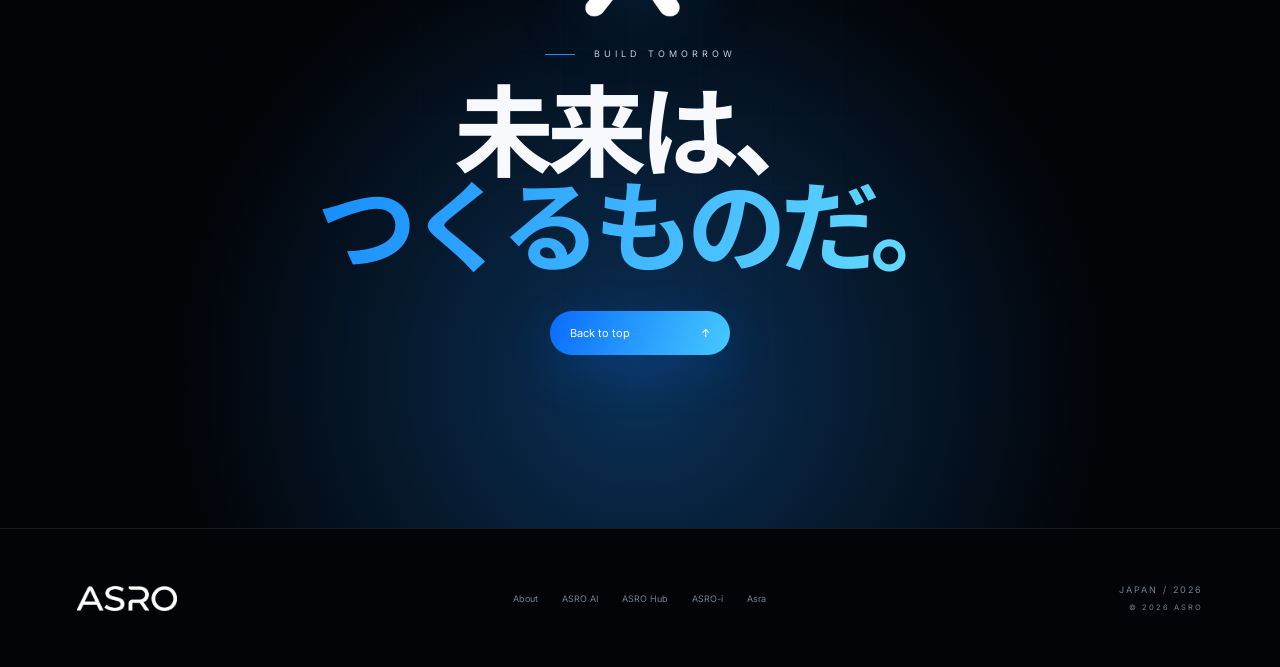
==== commit 0f3e4d77: "Strengthen ASRO story and correct brand history" ====
--- a/index.html
+++ b/index.html
@@ -26,8 +26,9 @@
 
 <section class="vision section" id="vision"><div class="section-index reveal"><span>01</span><p>WHY ASRO EXISTS</p></div>
 <div class="vision-grid"><h2 class="reveal">日本のために、<br><em>できることをやる。</em></h2>
-<div class="copy reveal"><p class="en">Technology should be something<br>we can build, not only use.</p><p>便利な技術を使うだけで終わらない。<br>考えて、つくって、動かして、もっと良くする。</p><p>小さくても、日本から新しい選択肢をつくっていく。</p></div></div>
-<div class="three reveal"><div><b>AI</b><span>INTELLIGENCE</span></div><div><b>WEB</b><span>PRODUCT</span></div><div><b>INFRA</b><span>FOUNDATION</span></div></div></section>
+<div class="copy reveal"><p class="en">Technology should be something<br>we can build, not only use.</p><p>ASROは、技術をただ受け取るだけで終わりたくない。AIも、ソフトウェアも、それを支えるインフラも、自分たちで考えて、自分たちでつくる。</p><p>最初から大きな組織だったわけじゃない。完成された答えがあったわけでもない。それでも、必要だと思ったものを一つずつ形にしていく。</p><p><strong>日本から、新しい選択肢を増やす。</strong><br>それがASROの出発点であり、これからも変わらない軸。</p></div></div>
+<div class="three reveal"><div><b>AI</b><span>INTELLIGENCE</span></div><div><b>WEB</b><span>PRODUCT</span></div><div><b>INFRA</b><span>FOUNDATION</span></div></div>
+<div class="manifesto-band reveal"><p>ASROは、完成を待たない。</p><h3>思いついた未来を、<br>自分たちの手で現実にする。</h3><span>考える。つくる。失敗する。直す。もっと良くする。<br>その繰り返しの先に、まだない「当たり前」をつくっていく。</span></div></section>
 
 <section class="divisions section" id="divisions"><div class="section-head reveal"><div><span>02 / DIVISIONS</span><h2>考える。つくる。<br><em>支える。</em></h2></div><p>ASROは3つの領域をつなげて、<br>アイデアを実際に動くものへ変えていく。</p></div>
 <div class="division-grid">
@@ -49,7 +50,7 @@
 <section class="question"><canvas id="particles"></canvas><div class="question-glow"></div><p class="eyebrow reveal"><span></span> ONE SIMPLE QUESTION</p><h2 class="reveal">何が<span>一番</span>？</h2><p class="reveal">答えはひとつじゃない。<br>だから、考え続ける。</p><small class="reveal">ASRO / BRAND QUESTION</small></section>
 
 <section class="news section" id="news"><div class="section-head reveal"><div><span>05 / NEWS</span><h2>What's<br><em>next.</em></h2></div><a class="text-link" href="news.html">View all news ↗</a></div>
-<div class="news-list reveal"><a href="news.html"><time>2026.09.19</time><b>NEWS</b><p>ASRO 公式ホームページを公開</p><span>↗</span></a><a href="news.html"><time>2026.08.15</time><b>BRAND</b><p>SORA CLOUD から ASRO へ</p><span>↗</span></a></div></section>
+<div class="news-list reveal"><a href="news.html"><time>2026.09.19</time><b>NEWS</b><p>ASRO 公式ホームページをリニューアル</p><span>↗</span></a><a href="news.html"><time>2026.08.01</time><b>BRAND</b><p>SORA CLOUD から ASRO へ / asro.jp を取得</p><span>↗</span></a></div></section>
 
 <section class="closing"><img class="closing-mark reveal" src="asro-mark.svg" alt=""><p class="eyebrow reveal"><span></span> BUILD TOMORROW</p><h2 class="reveal">未来は、<br><em>つくるものだ。</em></h2><a class="btn primary reveal" href="#top">Back to top <b>↑</b></a></section>
 </main>
--- a/style.css
+++ b/style.css
@@ -1,25 +1,34 @@
-@import url('https://fonts.googleapis.com/css2?family=Inter:wght@400;500;600;700;800&family=Noto+Sans+JP:wght@400;500;600;700;800&display=swap');:root{--blue:#168cff;--cyan:#62dcff;--bg:#020408;--panel:#05090f;--line:#ffffff17;--muted:#8995a4}*{box-sizing:border-box}html{scroll-behavior:smooth}body{margin:0;background:var(--bg);color:#f6f8fb;font-family:Inter,"Noto Sans JP",sans-serif;overflow-x:hidden}a{color:inherit;text-decoration:none}::selection{background:#168cff;color:#fff}.noise{position:fixed;inset:0;opacity:.028;z-index:98;pointer-events:none;background-image:url("data:image/svg+xml,%3Csvg viewBox='0 0 180 180' xmlns='http://www.w3.org/2000/svg'%3E%3Cfilter id='n'%3E%3CfeTurbulence type='fractalNoise' baseFrequency='.9' numOctaves='4' stitchTiles='stitch'/%3E%3C/filter%3E%3Crect width='100%25' height='100%25' filter='url(%23n)' opacity='.8'/%3E%3C/svg%3E")}.progress{position:fixed;z-index:90;left:0;top:0;height:2px;width:0;background:linear-gradient(90deg,var(--blue),var(--cyan));box-shadow:0 0 15px var(--blue)}#loader{position:fixed;z-index:200;inset:0;background:#010205;display:flex;flex-direction:column;align-items:center;justify-content:center;transition:opacity .7s,visibility .7s}#loader.done{opacity:0;visibility:hidden}.loadmark{width:90px;height:62px;position:relative}.loadmark i,.loadmark b{position:absolute;width:15px;height:60px;background:white;border-radius:20px;top:4px}.loadmark i{left:28px;transform:rotate(36deg)}.loadmark b{right:28px;transform:rotate(-36deg)}.loadmark em{position:absolute;width:24px;height:24px;border-radius:50%;background:var(--blue);right:0;top:-7px;box-shadow:0 0 25px var(--blue)}#loader p{font-size:14px;letter-spacing:8px;margin:25px 0 18px}#loader>span{width:140px;height:1px;background:#ffffff15;overflow:hidden}#loader>span i{display:block;width:45%;height:100%;background:var(--blue);animation:loading 1s ease-in-out infinite}.cursor,.cursor-dot{position:fixed;z-index:150;pointer-events:none;border-radius:50%;transform:translate(-50%,-50%)}.cursor{width:32px;height:32px;border:1px solid #5bbaff88;transition:width .2s,height .2s,border .2s}.cursor-dot{width:4px;height:4px;background:#77caff}.cursor.active{width:52px;height:52px;border-color:#75caff}header{height:84px;position:fixed;inset:0 0 auto;z-index:80;display:flex;align-items:center;padding:0 5vw;border-bottom:1px solid transparent;transition:.4s}header.scrolled{height:66px;background:#020408dc;backdrop-filter:blur(22px);border-color:var(--line)}.wordmark{font-size:21px;letter-spacing:5px;display:flex;align-items:center;gap:9px}.wordmark strong{font-weight:600}.mini-a{width:17px;height:17px;border-left:3px solid;border-top:3px solid;transform:rotate(45deg);display:block}nav{display:flex;gap:33px;margin:auto;font-size:9px;letter-spacing:2px}nav a{color:#a8b1bd;transition:.25s}nav a:hover{color:#fff}.head-cta{font-size:9px;letter-spacing:2px;border:1px solid #ffffff2c;border-radius:99px;padding:12px 18px}.head-cta span{color:var(--blue);margin-left:10px}.menu{display:none;background:none;border:0}.mobile-nav{display:none}.hero{height:min(950px,100vh);min-height:740px;position:relative;overflow:hidden;display:flex;align-items:center;padding:90px 7vw 50px}#stars{position:absolute;inset:0;width:100%;height:100%;opacity:.7}.hero-grid{position:absolute;inset:0;background-image:linear-gradient(#ffffff06 1px,transparent 1px),linear-gradient(90deg,#ffffff06 1px,transparent 1px);background-size:72px 72px;mask-image:radial-gradient(ellipse at center,#000,transparent 75%)}.aurora{position:absolute;border-radius:50%;filter:blur(120px);opacity:.28}.a1{width:550px;height:400px;background:#006aff;right:7%;top:18%}.a2{width:380px;height:300px;background:#16cfff;left:35%;bottom:-10%;opacity:.12}.hero-copy{position:relative;z-index:5}.kicker{font-size:9px;letter-spacing:4px;color:#aab4c2}.kicker i{display:inline-block;width:28px;height:1px;background:var(--blue);vertical-align:middle;margin-right:13px}.hero h1{font-size:clamp(65px,7.7vw,124px);line-height:.93;letter-spacing:-.065em;margin:25px 0 34px}.hero h1 .line{display:block}.hero h1 .accent{background:linear-gradient(95deg,#147cff,#77e0ff 70%);-webkit-background-clip:text;color:transparent}.hero-text{font-size:15px;color:#aab3bf;line-height:2}.hero-actions{display:flex;gap:12px;margin-top:38px}.btn{display:inline-flex;align-items:center;justify-content:space-between;min-width:185px;padding:15px 21px;border-radius:99px;font-size:11px;letter-spacing:.4px;transition:box-shadow .3s}.fill{background:linear-gradient(110deg,#096cff,#49c7ff);box-shadow:0 10px 40px #087cff28}.fill:hover{box-shadow:0 12px 50px #168cff55}.ghost{border:1px solid #ffffff35}.symbol-wrap{position:absolute;z-index:5;right:13%;top:31%;text-align:center;will-change:transform}.symbol{width:230px;height:155px;position:relative;filter:drop-shadow(0 0 25px #2f9cff33)}.leg{position:absolute;width:42px;height:145px;background:#f8fbff;border-radius:30px;top:12px}.symbol .left,.closing-symbol .left{left:66px;transform:rotate(37deg)}.symbol .right,.closing-symbol .right{right:66px;transform:rotate(-37deg)}.orb{position:absolute;width:72px;height:72px;border-radius:50%;background:linear-gradient(145deg,#67dcff,#075cff);right:4px;top:-34px;box-shadow:0 0 50px #168cff66;animation:orb 4s ease-in-out infinite}.orbit{position:absolute;width:270px;height:270px;border:1px solid #168cff18;border-radius:50%;left:-20px;top:-60px;transform:rotateX(68deg)}.symbol-name{font-size:27px;letter-spacing:9px;margin-top:25px}.symbol-copy{font-size:10px;color:#a9b6c5;margin-top:13px;letter-spacing:3px}.hero-side{position:absolute;right:3.3vw;top:48%;writing-mode:vertical-rl;font-size:8px;line-height:2.3;letter-spacing:3px;color:#536171}.scroll{position:absolute;z-index:5;left:5vw;bottom:30px;font-size:8px;letter-spacing:3px;color:#687583;display:flex;align-items:center;gap:12px}.scroll span{width:55px;height:1px;background:#506173}.hero-index{position:absolute;z-index:5;right:5vw;bottom:30px;font-size:9px;color:#6e7a88;letter-spacing:3px}.hero-index span{color:#1b8eff;margin:0 5px}.earth{position:absolute;z-index:2;width:115%;height:370px;bottom:-300px;left:-7.5%;border-radius:50% 50% 0 0;background:radial-gradient(ellipse at 50% 0,#0b3158 0,#071424 28%,#03070c 68%);box-shadow:0 -1px 3px #78d8ff,0 -8px 32px #168cff99,0 -55px 130px #087cff35}.earth-light{position:absolute;width:15%;height:10px;background:#fff;filter:blur(10px);top:-2px;right:22%;box-shadow:0 0 55px 15px #52bfff}.ticker{overflow:hidden;border-top:1px solid var(--line);border-bottom:1px solid var(--line);background:#03060a;padding:17px 0}.ticker div{width:max-content;white-space:nowrap;font-size:10px;letter-spacing:4px;color:#66717f;animation:ticker 30s linear infinite}.ticker i{color:#188fff;font-style:normal;margin:0 26px}.manifesto,.group,.projects,.principles,.news{padding:130px 7vw}.manifesto{min-height:760px;position:relative;overflow:hidden}.section-label{display:flex;gap:20px;align-items:center;font-size:9px;letter-spacing:4px;color:#8e98a5}.section-label span{color:var(--blue)}.manifesto-main{display:grid;grid-template-columns:1.5fr .8fr;align-items:end;margin-top:85px}.jp{font-size:clamp(44px,5.4vw,82px);line-height:1.35;margin:0;font-weight:600;letter-spacing:-.04em}.jp strong{color:#47b7ff}.manifesto-side{color:#8d98a6;line-height:2;font-size:13px;border-left:1px solid var(--line);padding-left:35px}.manifesto-side .en{color:#e1e7ee;font-size:17px;line-height:1.7}.vision-numbers{display:grid;grid-template-columns:repeat(3,1fr);margin-top:100px;border-top:1px solid var(--line);border-bottom:1px solid var(--line)}.vision-numbers div{padding:27px;border-right:1px solid var(--line);display:flex;align-items:end;gap:15px}.vision-numbers div:last-child{border:0}.vision-numbers b{font-size:26px}.vision-numbers span{font-size:8px;color:#596674;letter-spacing:2px}.giant{position:absolute;right:-1vw;bottom:-100px;font-size:23vw;font-weight:800;letter-spacing:-.08em;color:#ffffff025;line-height:1}.group{background:#05080d}.section-head{display:flex;justify-content:space-between;align-items:end;margin-bottom:70px}.section-head span{font-size:9px;color:#279cff;letter-spacing:4px}.section-head h2{font-size:clamp(45px,5.2vw,75px);line-height:1.05;margin:16px 0 0;letter-spacing:-.055em}.section-head h2 em{font-style:normal;color:#3aaaff}.section-head>p{color:#85919f;line-height:1.9;font-size:12px}.group-list{border-top:1px solid var(--line)}.group-card{display:grid;grid-template-columns:60px 115px 1fr 55px;gap:30px;align-items:center;padding:50px 15px;border-bottom:1px solid var(--line);position:relative;overflow:hidden;transition:.4s}.group-card:before{content:"";position:absolute;inset:0;background:linear-gradient(90deg,#168cff00,#168cff0c,#168cff00);transform:translateX(-100%);transition:.7s}.group-card:hover:before{transform:translateX(100%)}.group-card:hover{padding-left:28px}.card-num{font-size:9px;color:#5f6a78}.card-icon{font-size:58px;color:#218fff;width:90px;text-align:center}.card-icon.ai{height:60px;position:relative}.card-icon.ai span{position:absolute;width:24px;height:58px;background:#3caeff;border-radius:20px;left:30px;transform:rotate(37deg)}.card-icon.ai span:after{content:"";position:absolute;width:24px;height:58px;background:#3caeff;border-radius:20px;left:27px;top:-20px;transform:rotate(-74deg)}.card-icon.ai i{position:absolute;width:19px;height:19px;border-radius:50%;background:#0870ff;right:2px;top:-8px}.cube span{display:block;transform:rotate(0deg);text-shadow:0 0 25px #168cff}.infra{display:flex;flex-direction:column;gap:5px;align-items:center}.infra span{display:block;width:50px;height:14px;border:2px solid #218fff;border-radius:50%}.card-type{font-size:8px;letter-spacing:3px;color:#55718f}.group-card h3{font-size:37px;margin:8px 0}.group-card h4{font-size:13px;color:#45b8ff;margin:0 0 12px}.desc{color:#8994a2;max-width:650px;line-height:1.8;font-size:12px}.chips{display:flex;gap:7px;margin-top:18px}.chips span{font-size:7px;letter-spacing:1.4px;border:1px solid #ffffff17;border-radius:99px;padding:6px 9px;color:#637180}.arrow{font-size:22px;font-weight:400;color:#3ba9ff}.projects{padding-bottom:170px}.project{border:1px solid var(--line);background:#05090e;margin-top:26px}.project:first-of-type{margin-top:0}.project-media{height:540px;position:relative;display:flex;align-items:center;justify-content:center;background:radial-gradient(circle at center,#0b3564,#06101d 55%,#03070c);overflow:hidden}.mesh{position:absolute;inset:-30%;background-image:linear-gradient(#168cff1d 1px,transparent 1px),linear-gradient(90deg,#168cff1d 1px,transparent 1px);background-size:34px 34px;transform:perspective(500px) rotateX(60deg) rotateZ(15deg);animation:drift 13s linear infinite}.halo{position:absolute;width:330px;height:330px;border:1px solid #168cff44;border-radius:50%;box-shadow:0 0 80px #168cff20,inset 0 0 80px #168cff10}.halo:before,.halo:after{content:"";position:absolute;border:1px solid #168cff20;border-radius:50%;inset:35px}.halo:after{inset:75px}.asra-mark{width:190px;height:125px;position:relative;z-index:2;filter:drop-shadow(0 0 30px #4ab5ff44)}.asra-mark span{position:absolute;width:35px;height:120px;background:#edf8ff;border-radius:25px;left:56px;transform:rotate(37deg)}.asra-mark span:after{content:"";position:absolute;width:35px;height:120px;background:#edf8ff;border-radius:25px;left:55px;top:-41px;transform:rotate(-74deg)}.asra-mark i{position:absolute;width:55px;height:55px;background:linear-gradient(145deg,#6adfff,#075eff);border-radius:50%;right:-5px;top:-22px;box-shadow:0 0 35px #168cff88}.float{position:absolute;border:1px solid #279aff38;background:#061321c7;backdrop-filter:blur(8px);padding:9px 14px;border-radius:99px;color:#7bcaff;font-size:8px;letter-spacing:2px}.f1{left:13%;top:25%}.f2{right:12%;top:28%}.f3{right:17%;bottom:19%}.corner{position:absolute;width:40px;height:40px}.corner.tl{left:25px;top:25px;border-left:1px solid #168cff66;border-top:1px solid #168cff66}.corner.br{right:25px;bottom:25px;border-right:1px solid #168cff66;border-bottom:1px solid #168cff66}.project-info{display:grid;grid-template-columns:1fr 1fr;padding:55px 5vw;gap:8vw;border-top:1px solid var(--line)}.tag{font-size:8px;color:#3daaff;letter-spacing:3px}.project-info h3{font-size:68px;letter-spacing:-.06em;margin:10px 0}.project-lead{font-size:17px;line-height:1.6!important;color:#e9edf2!important}.project-info>div:last-child>p{font-size:12px;line-height:2;color:#8f99a7;margin-top:18px}.meta{display:flex;gap:30px;margin-top:30px}.meta span{font-size:7px;color:#566473;letter-spacing:1.5px}.meta b{display:block;color:#b6c2cf;font-size:9px;margin-top:6px}.project-school{display:grid;grid-template-columns:.85fr 1.15fr}.project-school .project-info{grid-template-columns:1fr;gap:15px;border:0}.school{height:auto;min-height:600px;background:radial-gradient(circle at 55% 45%,#17446b,#07101a 65%)}.browser{width:80%;border:1px solid #ffffff25;border-radius:14px;background:#07101be8;box-shadow:0 35px 90px #000a;position:relative;z-index:2;overflow:hidden;transform:perspective(1000px) rotateY(-5deg) rotateX(2deg)}.browser-top{height:36px;border-bottom:1px solid #ffffff10;display:flex;align-items:center;padding:0 12px;gap:5px}.browser-top i{width:6px;height:6px;border-radius:50%;background:#506070}.browser-top span{font-size:7px;color:#506070;margin-left:15px}.dash{height:330px;display:flex}.dash aside{width:55px;border-right:1px solid #ffffff0d;padding:16px 12px}.dash aside b{font-size:11px;color:#4db5ff}.dash aside i{display:block;width:22px;height:3px;background:#ffffff14;margin-top:24px}.dash-main{padding:30px;flex:1}.hello{font-size:17px;font-weight:600}.hello small{display:block;font-size:8px;color:#657586;margin-top:7px;font-weight:400}.dash-grid{display:grid;grid-template-columns:1fr 1fr;gap:10px;margin-top:25px}.dash-grid>div{height:120px;background:#ffffff05;border:1px solid #ffffff0d;border-radius:9px;padding:14px}.dash-grid b{font-size:9px}.dash-grid span{display:block;height:5px;background:#ffffff0d;border-radius:5px;margin-top:13px}.dash-grid span:nth-child(2){background:#168cff33}.ai-bar{margin-top:13px;border:1px solid #168cff44;background:#168cff0b;border-radius:8px;padding:11px;font-size:8px;color:#68c2ff}.school-glow{position:absolute;width:300px;height:300px;border-radius:50%;background:#168cff33;filter:blur(80px)}.principles{background:#05080d}.principle-grid{display:grid;grid-template-columns:repeat(4,1fr);margin-top:70px;border-top:1px solid var(--line);border-left:1px solid var(--line)}.principle{min-height:300px;padding:35px;border-right:1px solid var(--line);border-bottom:1px solid var(--line);transition:.35s}.principle:hover{background:#168cff09}.principle>span{font-size:8px;color:#278fff}.principle h3{font-size:40px;margin:90px 0 14px;letter-spacing:-.04em}.principle p{font-size:11px;color:#7f8b98;line-height:1.8}.question{min-height:780px;display:flex;flex-direction:column;align-items:center;justify-content:center;text-align:center;position:relative;overflow:hidden;background:radial-gradient(circle,#082d5544,transparent 48%)}#particles{position:absolute;inset:0;width:100%;height:100%}.question>*:not(canvas):not(.question-orb){position:relative;z-index:2}.question h2{font-size:clamp(72px,10vw,155px);letter-spacing:-.09em;margin:25px 0}.question h2 span{color:#2b9dff}.question>p:nth-of-type(2){color:#919ba8;line-height:2}.question small{font-size:7px;color:#45515f;letter-spacing:3px;margin-top:25px}.question-orb{position:absolute;width:430px;height:430px;border-radius:50%;background:radial-gradient(circle at 35% 30%,#54d3ff,#075eff 38%,#031229 70%);opacity:.07;box-shadow:0 0 100px #168cff}.news-list{border-top:1px solid var(--line)}.news-list a{display:grid;grid-template-columns:150px 100px 1fr 40px;padding:25px 5px;border-bottom:1px solid var(--line);align-items:center;transition:.3s}.news-list a:hover{padding-left:15px;background:#ffffff025}.news-list time{font-size:10px;color:#77818d}.news-list b{font-size:8px;color:#3caaff;letter-spacing:2px}.news-list p{font-size:13px}.news-list span{color:#3caaff}.closing{min-height:760px;display:flex;flex-direction:column;justify-content:center;align-items:center;text-align:center;background:linear-gradient(#020408,#061222);position:relative;overflow:hidden}.closing-grid{position:absolute;inset:0;background-image:linear-gradient(#168cff09 1px,transparent 1px),linear-gradient(90deg,#168cff09 1px,transparent 1px);background-size:70px 70px;mask-image:radial-gradient(circle,#000,transparent 65%)}.closing-symbol{position:relative;width:130px;height:90px;margin-bottom:28px}.closing-symbol .leg{width:22px;height:78px}.closing-symbol .left{left:42px}.closing-symbol .right{right:42px}.closing-symbol .orb{width:35px;height:35px;right:0;top:-12px}.closing h2{font-size:clamp(57px,7.2vw,105px);line-height:.88;letter-spacing:-.065em;margin:18px}.closing h2 em{font-style:normal;color:#299cff}.closing>p:nth-of-type(2){color:#8e98a5;margin:18px 0 35px}footer{padding:55px 6vw;display:grid;grid-template-columns:1fr 1fr 1fr;border-top:1px solid var(--line);color:#707b88;font-size:9px}.footer-brand b{font-size:23px;color:white;letter-spacing:5px}.footer-brand span{margin-left:20px}.footer-mid{display:flex;gap:20px;justify-content:center}.footer-mid a:hover{color:white}.footer-end{text-align:right}.footer-end p{letter-spacing:3px}.reveal{opacity:0;transform:translateY(32px);transition:opacity .9s cubic-bezier(.2,.8,.2,1),transform .9s cubic-bezier(.2,.8,.2,1)}.reveal.visible{opacity:1;transform:none}@keyframes loading{0%{transform:translateX(-110%)}100%{transform:translateX(330%)}}@keyframes ticker{to{transform:translateX(-50%)}}@keyframes drift{to{transform:perspective(500px) rotateX(60deg) rotateZ(15deg) translate(34px,34px)}}@keyframes orb{50%{transform:translateY(-7px);box-shadow:0 0 75px #168cff99}}@media(pointer:coarse){.cursor,.cursor-dot{display:none}}@media(max-width:900px){header{height:70px;padding:0 5vw}nav,.head-cta{display:none}.menu{display:block;margin-left:auto;width:35px;padding:5px}.menu i{display:block;height:1px;background:white;margin:8px 0;transition:.3s}.menu.open i:first-child{transform:translateY(4.5px) rotate(45deg)}.menu.open i:last-child{transform:translateY(-4.5px) rotate(-45deg)}.mobile-nav{position:fixed;z-index:70;inset:0;background:#020408f5;backdrop-filter:blur(20px);display:flex;flex-direction:column;justify-content:center;padding:10vw;gap:30px;opacity:0;visibility:hidden;transition:.35s}.mobile-nav.open{opacity:1;visibility:visible}.mobile-nav a{font-size:35px;font-weight:600;letter-spacing:-.04em}.hero{height:auto;min-height:830px;padding:130px 7vw 70px;align-items:flex-start}.hero h1{font-size:61px}.hero-side{display:none}.symbol-wrap{top:auto;bottom:115px;right:50%;transform:translateX(50%)}.symbol{width:145px;height:95px}.symbol .leg{width:27px;height:90px}.symbol .left{left:43px}.symbol .right{right:43px}.symbol .orb{width:44px;height:44px;right:0;top:-18px}.symbol .orbit{width:170px;height:170px;left:-12px;top:-40px}.symbol-name{font-size:18px;margin-top:16px}.symbol-copy{font-size:8px}.manifesto,.group,.projects,.principles,.news{padding:90px 6vw}.manifesto-main{grid-template-columns:1fr;gap:55px;margin-top:55px}.manifesto-side{margin-left:10px}.vision-numbers{grid-template-columns:1fr;margin-top:60px}.vision-numbers div{border-right:0;border-bottom:1px solid var(--line)}.section-head{display:block}.section-head>p{margin-top:25px}.group-card{grid-template-columns:40px 70px 1fr;padding:38px 0;gap:15px}.group-card .arrow{display:none}.card-icon{font-size:42px;width:60px}.card-icon.ai{transform:scale(.7)}.group-card h3{font-size:28px}.project-media{height:370px}.project-info{grid-template-columns:1fr;padding:40px 28px;gap:15px}.project-info h3{font-size:52px}.project-school{grid-template-columns:1fr}.school{min-height:430px;order:-1}.browser{width:90%}.dash{height:280px}.principle-grid{grid-template-columns:1fr 1fr}.principle{min-height:230px}.principle h3{margin-top:60px}.news-list a{grid-template-columns:100px 1fr 25px}.news-list b{display:none}.news-list p{font-size:11px}.footer-mid{display:none}footer{grid-template-columns:1fr 1fr}.hero-actions{flex-wrap:wrap}.scroll,.hero-index{display:none}}@media(max-width:520px){.hero h1{font-size:50px}.hero-text{font-size:13px}.jp{font-size:39px}.group-card{grid-template-columns:32px 1fr}.card-icon{display:none}.desc{font-size:11px}.chips{flex-wrap:wrap}.project-media{height:310px}.halo{width:250px;height:250px}.float{display:none}.project-info h3{font-size:48px}.meta{gap:16px;flex-wrap:wrap}.browser{width:94%}.dash-main{padding:20px 14px}.principle-grid{grid-template-columns:1fr}.principle{min-height:200px}.principle h3{margin-top:45px}.question h2{font-size:64px}.news-list a{grid-template-columns:88px 1fr}.news-list a>span{display:none}.footer-brand span{display:block;margin:10px 0 0}.closing h2{font-size:53px}}.official-symbol{width:240px;height:170px;display:flex;align-items:center;justify-content:center;filter:drop-shadow(0 0 34px #168cff55)}.official-symbol img{width:100%;height:100%;object-fit:contain}@media(max-width:900px){.official-symbol{width:150px;height:105px}}
-/* 2026 mobile readability + official brand assets */
-.project-brand{position:relative;z-index:2;max-width:48%;max-height:150px;object-fit:contain;filter:drop-shadow(0 0 32px #168cff55)}
-.school-project-mark{position:absolute;z-index:3;width:64px;height:64px;object-fit:contain;top:28px;right:28px;filter:drop-shadow(0 0 24px #168cff66)}
+@import url('https://fonts.googleapis.com/css2?family=Inter:wght@400;500;600;700;800&family=Noto+Sans+JP:wght@400;500;600;700;800&display=swap');
+:root{--bg:#020408;--panel:#060a10;--panel2:#08111d;--text:#f7f9fc;--muted:#9aa8b8;--line:#ffffff16;--blue:#168cff;--cyan:#65dcff}
+*{box-sizing:border-box}html{scroll-behavior:smooth;scroll-padding-top:84px}body{margin:0;background:var(--bg);color:var(--text);font-family:Inter,"Noto Sans JP",sans-serif;overflow-x:hidden}a{color:inherit;text-decoration:none}button{font:inherit}img{display:block;max-width:100%}::selection{background:var(--blue);color:#fff}
+.noise{position:fixed;inset:0;z-index:99;pointer-events:none;opacity:.025;background-image:url("data:image/svg+xml,%3Csvg viewBox='0 0 180 180' xmlns='http://www.w3.org/2000/svg'%3E%3Cfilter id='n'%3E%3CfeTurbulence type='fractalNoise' baseFrequency='.9' numOctaves='4' stitchTiles='stitchTiles'/%3E%3C/filter%3E%3Crect width='100%25' height='100%25' filter='url(%23n)' opacity='.8'/%3E%3C/svg%3E")}
+.progress{position:fixed;z-index:110;left:0;top:0;height:2px;width:0;background:linear-gradient(90deg,var(--blue),var(--cyan));box-shadow:0 0 18px #168cffaa}
+#loader{position:fixed;z-index:200;inset:0;background:#010205;display:grid;place-items:center;transition:.65s opacity,.65s visibility}#loader.done{opacity:0;visibility:hidden}#loader img{width:92px;filter:drop-shadow(0 0 28px #168cff55)}#loader span{position:absolute;width:120px;height:1px;background:#ffffff18;bottom:calc(50% - 78px);overflow:hidden}#loader span:after{content:"";display:block;width:42%;height:100%;background:var(--blue);animation:load 1s ease-in-out infinite}
+header{height:78px;position:fixed;z-index:90;inset:0 0 auto;display:flex;align-items:center;padding:0 5.5vw;border-bottom:1px solid transparent;transition:.35s;background:linear-gradient(#02040888,transparent)}header.scrolled{height:68px;background:#020408e8;backdrop-filter:blur(22px);border-color:var(--line)}.brand img{width:95px;height:28px;object-fit:contain}.brand{display:flex;align-items:center}
+nav{display:flex;gap:34px;margin:auto;font-size:9px;letter-spacing:2.4px;color:#b4bfcb}nav a{transition:.2s}nav a:hover{color:#fff}.head-cta{font-size:9px;letter-spacing:2px;padding:12px 18px;border:1px solid #ffffff2a;border-radius:999px;background:#ffffff05}.head-cta span{color:var(--cyan);margin-left:9px}.menu,.mobile-nav{display:none}
+.hero{position:relative;min-height:100svh;height:900px;max-height:980px;overflow:hidden;padding:130px 7vw 80px;display:flex;align-items:center}.hero:after{content:"";position:absolute;inset:0;background:linear-gradient(90deg,#020408 0%,transparent 45%,#02040833 100%);pointer-events:none}.hero-grid{position:absolute;inset:0;background-image:linear-gradient(#ffffff05 1px,transparent 1px),linear-gradient(90deg,#ffffff05 1px,transparent 1px);background-size:72px 72px;mask-image:linear-gradient(to bottom,#000 0%,transparent 78%)}#stars{position:absolute;inset:0;width:100%;height:100%;opacity:.9}.glow{position:absolute;border-radius:50%;filter:blur(120px)}.glow-a{width:540px;height:430px;right:8%;top:12%;background:#087cff55}.glow-b{width:400px;height:340px;left:35%;bottom:-10%;background:#44d8ff18}
+.hero-copy{position:relative;z-index:3;max-width:760px}.eyebrow{font-size:9px;letter-spacing:4px;color:#c1ccd8}.eyebrow span{display:inline-block;width:30px;height:1px;background:var(--blue);vertical-align:middle;margin-right:12px}.hero h1{font-size:clamp(68px,7.4vw,116px);line-height:.94;letter-spacing:-.065em;margin:22px 0 30px}.hero h1 em,.section-head h2 em,.vision h2 em,.closing h2 em{font-style:normal;background:linear-gradient(110deg,#168cff,#6ae1ff);-webkit-background-clip:text;color:transparent}.hero-lead{font-size:15px;line-height:2;color:#c2ccd7}.actions{display:flex;gap:12px;margin-top:38px}.btn{display:inline-flex;align-items:center;justify-content:space-between;gap:28px;min-width:180px;padding:15px 20px;border-radius:999px;font-size:11px}.primary{background:linear-gradient(110deg,#096cff,#46caff);box-shadow:0 16px 50px #0c75ff30}.secondary{border:1px solid #ffffff2d;background:#ffffff05}.btn b{font-weight:500}
+.hero-brand{position:absolute;z-index:4;right:13%;top:28%;width:250px;text-align:center}.hero-brand>img{width:190px;height:150px;object-fit:contain;margin:auto;filter:drop-shadow(0 0 42px #168cff55)}.hero-brand p{font-size:26px;letter-spacing:10px;margin:14px 0 9px}.hero-brand small{font-size:10px;color:#c0cad6;letter-spacing:3px}.brand-orbit{position:absolute;width:300px;height:300px;border:1px solid #168cff24;border-radius:50%;left:-25px;top:-70px;transform:rotateX(68deg)}.brand-orbit:after{content:"";position:absolute;inset:42px;border:1px solid #ffffff0d;border-radius:50%}.hero-note{position:absolute;z-index:3;right:2.8vw;bottom:42%;writing-mode:vertical-rl;font-size:8px;letter-spacing:3px;color:#5e6d7c}
+.earth{position:absolute;z-index:1;width:116%;height:360px;left:-8%;bottom:-292px;border-radius:50% 50% 0 0;background:radial-gradient(ellipse at 50% 0,#0c3159,#061321 35%,#020408 70%);box-shadow:0 -1px 3px #82dfff,0 -8px 38px #168cff88,0 -60px 140px #087cff30}.earth i{position:absolute;width:13%;height:9px;right:22%;top:-2px;background:#fff;filter:blur(9px);box-shadow:0 0 60px 15px #48baff}
+.ticker{overflow:hidden;border-block:1px solid var(--line);background:#03060a;padding:17px 0}.ticker div{white-space:nowrap;width:max-content;font-size:10px;letter-spacing:4px;color:#6f7e8f;animation:ticker 32s linear infinite}.ticker i{font-style:normal;color:var(--blue);margin:0 26px}
+.section{padding:128px 7vw}.section-index{display:flex;align-items:center;gap:18px;font-size:9px;letter-spacing:4px;color:#9aa7b5}.section-index span,.section-head>div>span{color:#34a4ff}.section-index p{margin:0}
+.vision{position:relative;overflow:hidden}.vision:after{content:"ASRO";position:absolute;right:-1vw;bottom:-80px;font-size:24vw;font-weight:800;letter-spacing:-.09em;color:#ffffff025;line-height:1}.vision-grid{display:grid;grid-template-columns:1.25fr .75fr;gap:8vw;align-items:end;margin-top:82px}.vision h2{font-size:clamp(50px,5.8vw,86px);line-height:1.28;letter-spacing:-.055em;margin:0}.copy{color:#9aa8b8;font-size:13px;line-height:2}.copy .en{color:#e5ebf2;font-size:18px;line-height:1.65;margin-top:0}.three{display:grid;grid-template-columns:repeat(3,1fr);border-block:1px solid var(--line);margin-top:92px}.three div{padding:26px 28px;border-right:1px solid var(--line);display:flex;align-items:end;gap:14px}.three div:last-child{border:0}.three b{font-size:27px}.three span{font-size:8px;color:#687889;letter-spacing:2px}
+.divisions{background:#05080d}.section-head{display:flex;justify-content:space-between;align-items:end;margin-bottom:68px}.section-head>div>span{font-size:9px;letter-spacing:4px}.section-head h2{font-size:clamp(48px,5.3vw,78px);line-height:1.03;letter-spacing:-.06em;margin:15px 0 0}.section-head>p,.section-head>.text-link{font-size:12px;line-height:1.9;color:#8f9cab}.text-link{transition:.2s}.text-link:hover{color:#fff}
+.division-grid{display:grid;grid-template-columns:repeat(3,1fr);border-top:1px solid var(--line);border-left:1px solid var(--line)}.division-card{min-height:460px;padding:32px;border-right:1px solid var(--line);border-bottom:1px solid var(--line);position:relative;overflow:hidden;transition:.35s background,.35s transform}.division-card:after{content:"";position:absolute;width:220px;height:220px;border-radius:50%;background:#168cff20;filter:blur(70px);right:-90px;bottom:-90px;opacity:0;transition:.35s}.division-card:hover{background:#168cff08;transform:translateY(-3px)}.division-card:hover:after{opacity:1}.division-card .n{font-size:9px;color:#4aaeff;letter-spacing:2px}.division-logo{height:150px;display:flex;align-items:center;margin-top:55px}.division-logo img{max-width:74%;max-height:72px;object-fit:contain;object-position:left center}.division-card>p{font-size:8px;letter-spacing:2px;color:#607183;margin:0 0 20px}.division-card h3{font-size:24px;line-height:1.55;letter-spacing:-.03em;max-width:280px;margin:0}.division-card>b{position:absolute;left:32px;bottom:32px;font-size:9px;letter-spacing:1px;color:#73c8ff}
+.asra-panel{display:grid;grid-template-columns:1.15fr .85fr;min-height:620px;border:1px solid var(--line);background:#03070c;overflow:hidden}.asra-visual{min-height:620px;position:relative;display:flex;align-items:center;justify-content:center;background:radial-gradient(circle at 50% 50%,#0f3b68,#07101b 55%,#03070c 75%)}.asra-visual:before{content:"";position:absolute;inset:-30%;background-image:linear-gradient(#168cff15 1px,transparent 1px),linear-gradient(90deg,#168cff15 1px,transparent 1px);background-size:38px 38px;transform:perspective(600px) rotateX(58deg) rotateZ(-18deg)}.asra-visual img{position:relative;z-index:2;width:48%;filter:drop-shadow(0 20px 60px #168cff55)}.rings{position:absolute;width:340px;height:340px;border:1px solid #168cff3b;border-radius:50%;box-shadow:0 0 90px #168cff15}.rings:before,.rings:after{content:"";position:absolute;border:1px solid #ffffff12;border-radius:50%;inset:38px}.rings:after{inset:88px}.asra-copy{padding:70px 6vw;display:flex;flex-direction:column;justify-content:center}.status{font-size:8px;letter-spacing:3px;color:#63c8ff}.status i{display:inline-block;width:7px;height:7px;border-radius:50%;background:#30d38a;box-shadow:0 0 15px #30d38a;margin-right:9px}.asra-copy h3{font-size:clamp(42px,4.6vw,70px);line-height:1.08;letter-spacing:-.055em;margin:22px 0}.asra-copy>p:not(.status){font-size:13px;line-height:2;color:#94a2b1}.asra-copy>span{font-size:10px;margin-top:35px}.asra-copy>span b{color:#3bb0ff;margin-left:14px}
+.principles{background:#05080d}.principle-grid{display:grid;grid-template-columns:repeat(4,1fr);border-top:1px solid var(--line);border-left:1px solid var(--line);margin-top:68px}.principle{min-height:300px;padding:32px;border-right:1px solid var(--line);border-bottom:1px solid var(--line)}.principle>span{font-size:8px;color:#37a9ff}.principle h3{font-size:40px;letter-spacing:-.05em;margin:94px 0 14px}.principle p{font-size:11px;line-height:1.8;color:#8391a1}
+.question{min-height:780px;position:relative;overflow:hidden;display:flex;flex-direction:column;align-items:center;justify-content:center;text-align:center}.question>*:not(canvas):not(.question-glow){position:relative;z-index:2}#particles{position:absolute;inset:0;width:100%;height:100%}.question-glow{position:absolute;width:460px;height:460px;border-radius:50%;background:radial-gradient(circle,#168cff44,transparent 70%);filter:blur(30px)}.question h2{font-size:clamp(78px,11vw,160px);letter-spacing:-.09em;margin:20px 0}.question h2 span{color:#2da1ff}.question>p:nth-of-type(2){color:#9ca8b5;line-height:2}.question small{font-size:7px;color:#5f6e7d;letter-spacing:3px;margin-top:25px}
+.news-list{border-top:1px solid var(--line)}.news-list a{display:grid;grid-template-columns:150px 95px 1fr 34px;align-items:center;padding:25px 6px;border-bottom:1px solid var(--line);transition:.25s}.news-list a:hover{padding-left:16px;background:#ffffff03}.news-list time{font-size:10px;color:#7f8b98}.news-list b{font-size:8px;color:#39a9ff;letter-spacing:2px}.news-list p{font-size:13px}.news-list span{color:#45b0ff}
+.closing{min-height:760px;padding:100px 7vw;display:flex;flex-direction:column;align-items:center;justify-content:center;text-align:center;position:relative;overflow:hidden;background:radial-gradient(circle at 50% 80%,#0a3158,#020408 52%)}.closing:before{content:"";position:absolute;inset:0;background-image:linear-gradient(#168cff09 1px,transparent 1px),linear-gradient(90deg,#168cff09 1px,transparent 1px);background-size:70px 70px;mask-image:radial-gradient(circle,#000,transparent 68%)}.closing>*{position:relative;z-index:2}.closing-mark{width:110px;margin-bottom:22px;filter:drop-shadow(0 0 35px #168cff55)}.closing h2{font-size:clamp(62px,7.8vw,112px);line-height:.95;letter-spacing:-.07em;margin:18px 0 35px}
+footer{display:grid;grid-template-columns:1fr 2fr 1fr;align-items:center;padding:52px 6vw;border-top:1px solid var(--line);font-size:9px;color:#73808e}footer>a img{width:100px}footer>div{display:flex;justify-content:center;gap:24px}footer>div a:hover{color:#fff}footer>p{text-align:right;line-height:1.9;letter-spacing:2px;margin:0}
+.reveal{opacity:0;transform:translateY(26px);transition:opacity .85s cubic-bezier(.2,.8,.2,1),transform .85s cubic-bezier(.2,.8,.2,1)}.reveal.visible{opacity:1;transform:none}
+@keyframes load{0%{transform:translateX(-110%)}100%{transform:translateX(340%)}}@keyframes ticker{to{transform:translateX(-50%)}}
 @media(max-width:900px){
- header{background:#020408e8;backdrop-filter:blur(18px)}
- .hero{padding-top:112px;min-height:900px}
- .hero-copy{width:100%;padding-top:8px}
- .hero h1{font-size:clamp(48px,14vw,64px);line-height:.98;margin-top:18px}
- .hero-text{color:#d0d8e2;font-size:14px;line-height:1.9}
- .kicker{color:#c4cfdb}
- .symbol-wrap{bottom:125px}
- .ticker div{font-size:9px;letter-spacing:3px}
- .project-brand{max-width:60%;max-height:110px}
+html{scroll-padding-top:72px}header{height:70px;padding:0 5vw;background:#020408e8;backdrop-filter:blur(18px);border-bottom:1px solid var(--line)}header.scrolled{height:64px}nav,.head-cta{display:none}.menu{display:block;margin-left:auto;width:44px;height:44px;border:0;background:none;padding:10px}.menu i{display:block;height:1px;background:#fff;margin:7px 0;transition:.25s}.menu.open i:first-child{transform:translateY(4px) rotate(45deg)}.menu.open i:last-child{transform:translateY(-4px) rotate(-45deg)}.mobile-nav{position:fixed;z-index:80;inset:0;background:#020408f4;backdrop-filter:blur(24px);display:flex;flex-direction:column;justify-content:center;padding:12vw;gap:28px;opacity:0;visibility:hidden;transition:.3s}.mobile-nav.open{opacity:1;visibility:visible}.mobile-nav a{font-size:34px;font-weight:600;letter-spacing:-.04em}
+.hero{height:auto;max-height:none;min-height:940px;padding:118px 7vw 60px;align-items:flex-start}.hero:after{background:linear-gradient(#02040822,#020408aa 75%,#020408)}.hero-copy{width:100%}.hero h1{font-size:clamp(50px,13vw,72px);line-height:1}.hero-lead{font-size:14px;line-height:1.9;color:#d0d8e2}.actions{flex-wrap:wrap}.hero-brand{top:auto;bottom:150px;right:50%;transform:translateX(50%);width:210px}.hero-brand>img{width:150px;height:110px}.hero-brand p{font-size:20px;margin-top:10px}.brand-orbit{width:235px;height:235px;left:-13px;top:-62px}.hero-note{display:none}.earth{height:260px;bottom:-220px}
+.section{padding:92px 6vw}.vision-grid{grid-template-columns:1fr;gap:48px;margin-top:52px}.vision h2{font-size:clamp(42px,10vw,62px)}.three{grid-template-columns:1fr;margin-top:58px}.three div{border-right:0;border-bottom:1px solid var(--line)}.section-head{display:block;margin-bottom:46px}.section-head>p,.section-head>.text-link{display:block;margin-top:24px}.division-grid{grid-template-columns:1fr}.division-card{min-height:320px}.division-logo{height:105px;margin-top:34px}.division-logo img{max-width:62%;max-height:58px}.division-card h3{font-size:22px}.asra-panel{grid-template-columns:1fr}.asra-visual{min-height:380px}.asra-copy{padding:48px 7vw}.principle-grid{grid-template-columns:1fr 1fr}.principle{min-height:230px}.principle h3{margin-top:55px}.news-list a{grid-template-columns:96px 1fr 28px}.news-list b{display:none}.news-list p{font-size:11px}.question{min-height:650px}.closing{min-height:650px}footer{grid-template-columns:1fr 1fr}footer>div{display:none}
 }
 @media(max-width:520px){
- .hero{padding:108px 7vw 62px;min-height:900px}
- .hero h1{font-size:49px}
- .hero-actions .btn{min-width:0;width:100%;max-width:308px;padding:16px 22px}
- .symbol-wrap{bottom:132px}
- .official-symbol{width:170px;height:118px}
- .symbol-name{font-size:20px;color:#fff}
- .symbol-copy{color:#b8c5d3}
- .school-project-mark{width:48px;height:48px;top:18px;right:18px}
-}+.brand img{width:86px}.hero{min-height:900px;padding-top:106px}.hero h1{font-size:48px}.hero-lead br{display:none}.actions{gap:10px}.btn{width:100%;max-width:320px}.hero-brand{bottom:140px}.hero-brand>img{width:145px}.ticker div{font-size:9px;letter-spacing:3px}.section{padding:78px 6vw}.vision h2{font-size:39px}.copy .en{font-size:16px}.division-card{padding:28px;min-height:300px}.division-card>b{left:28px;bottom:28px}.asra-visual{min-height:310px}.rings{width:240px;height:240px}.asra-visual img{width:58%}.asra-copy h3{font-size:42px}.principle-grid{grid-template-columns:1fr}.principle{min-height:190px}.principle h3{margin-top:35px}.question h2{font-size:62px}.news-list a{grid-template-columns:84px 1fr}.news-list a>span{display:none}.closing h2{font-size:52px}footer{padding:42px 6vw}
+}
+@media(prefers-reduced-motion:reduce){html{scroll-behavior:auto}.ticker div,#loader span:after{animation:none}.reveal{opacity:1;transform:none;transition:none}}
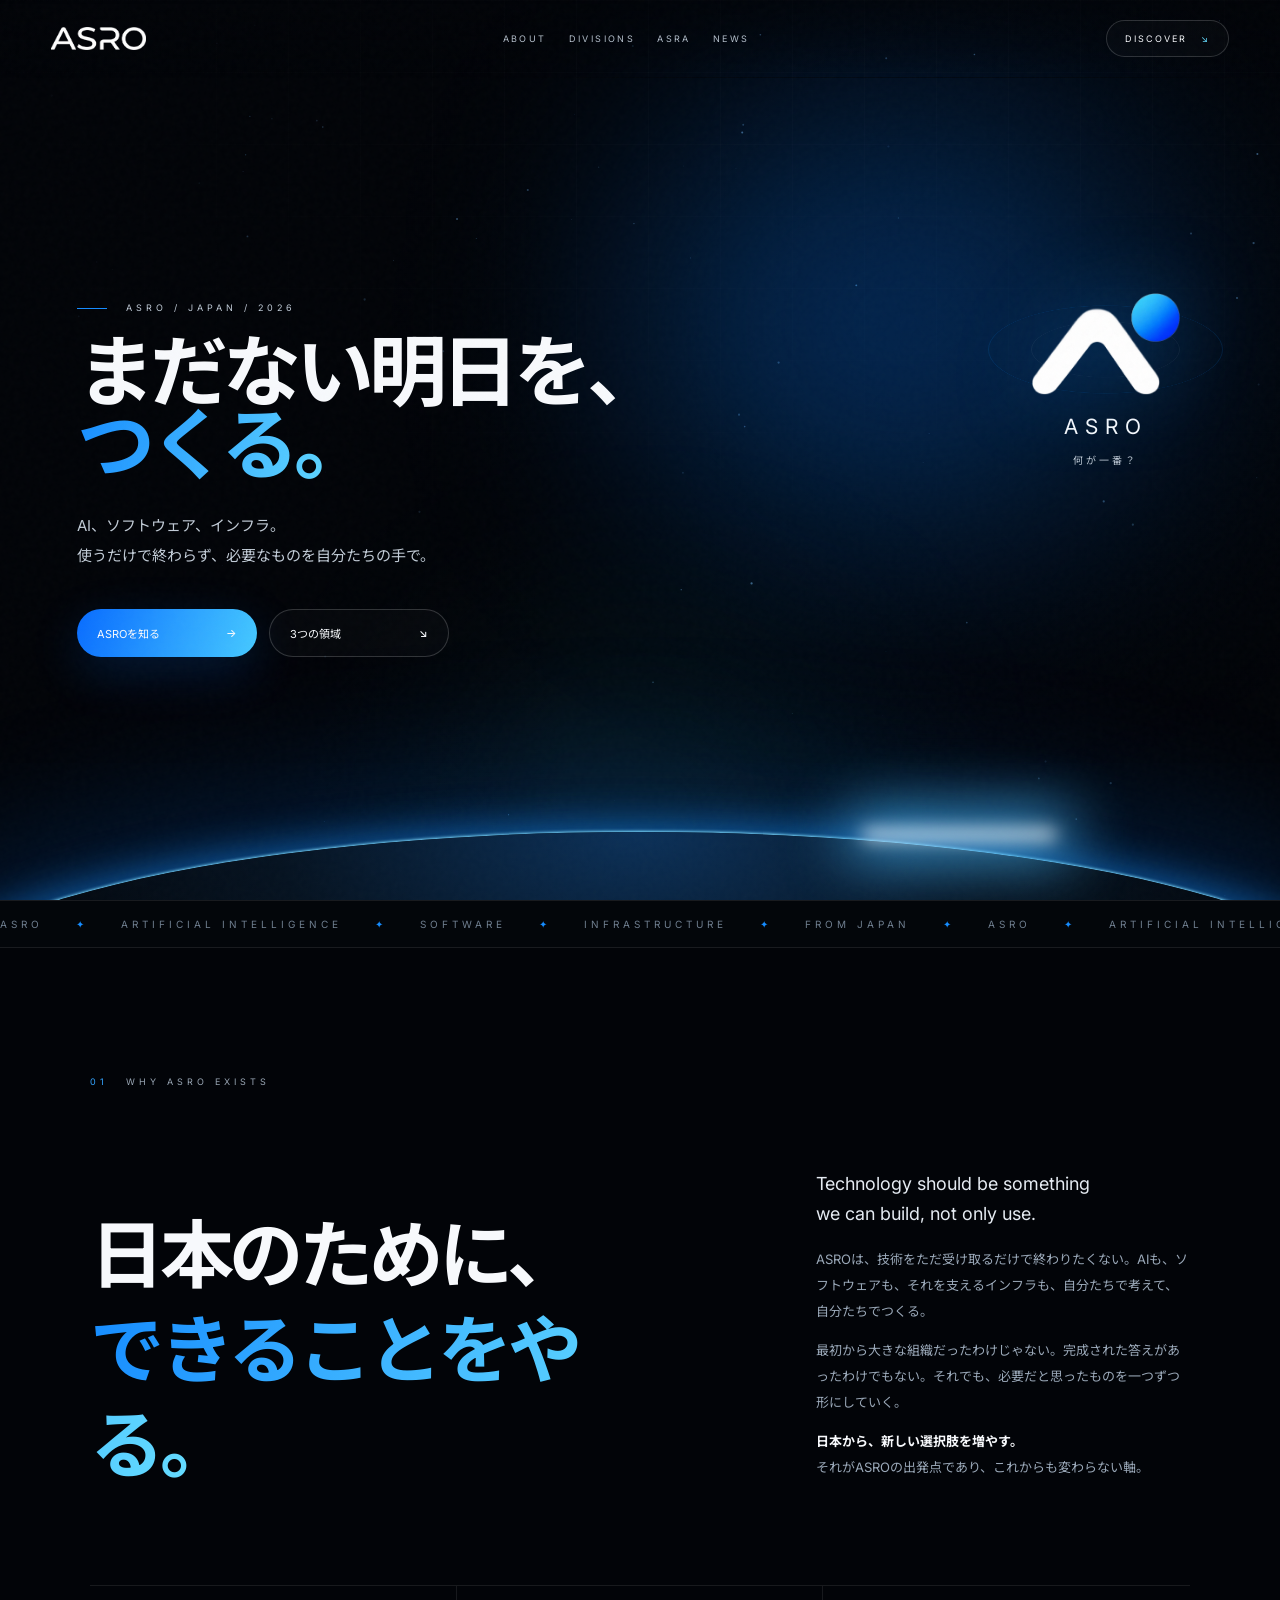
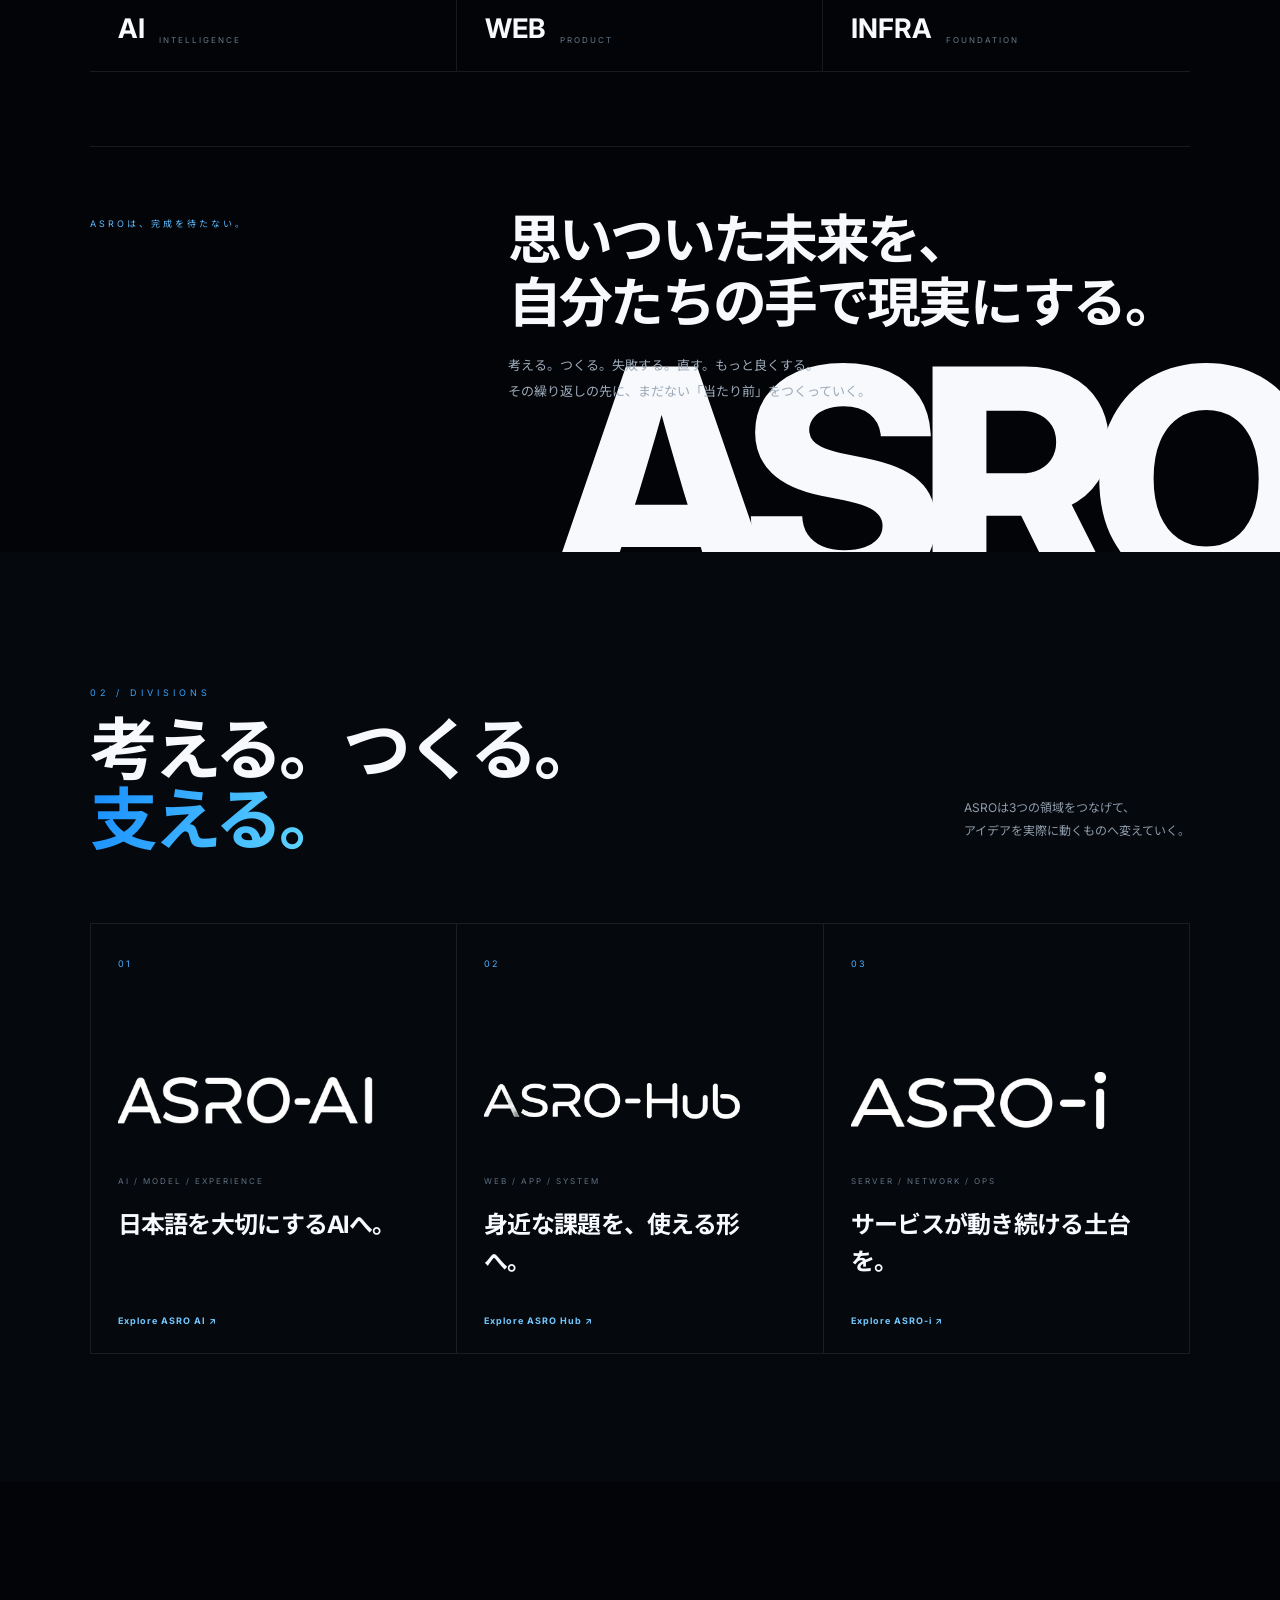
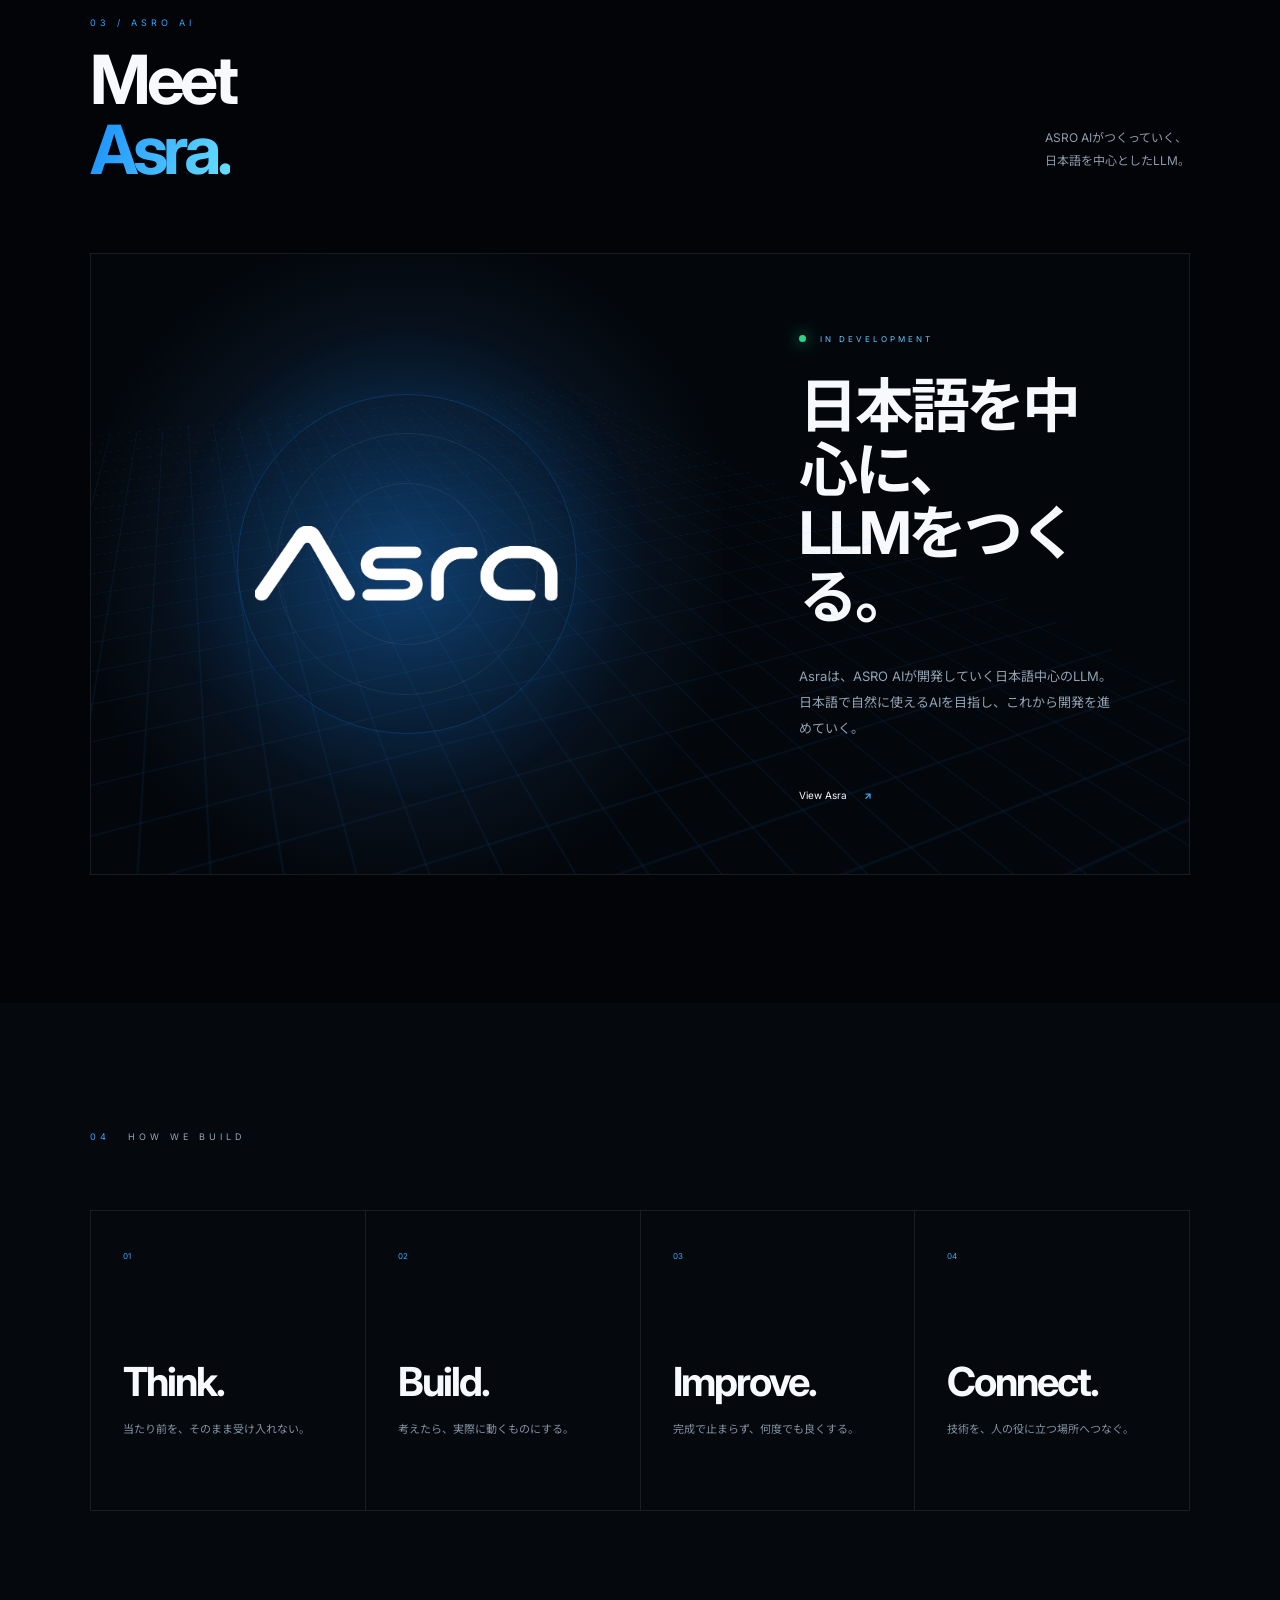
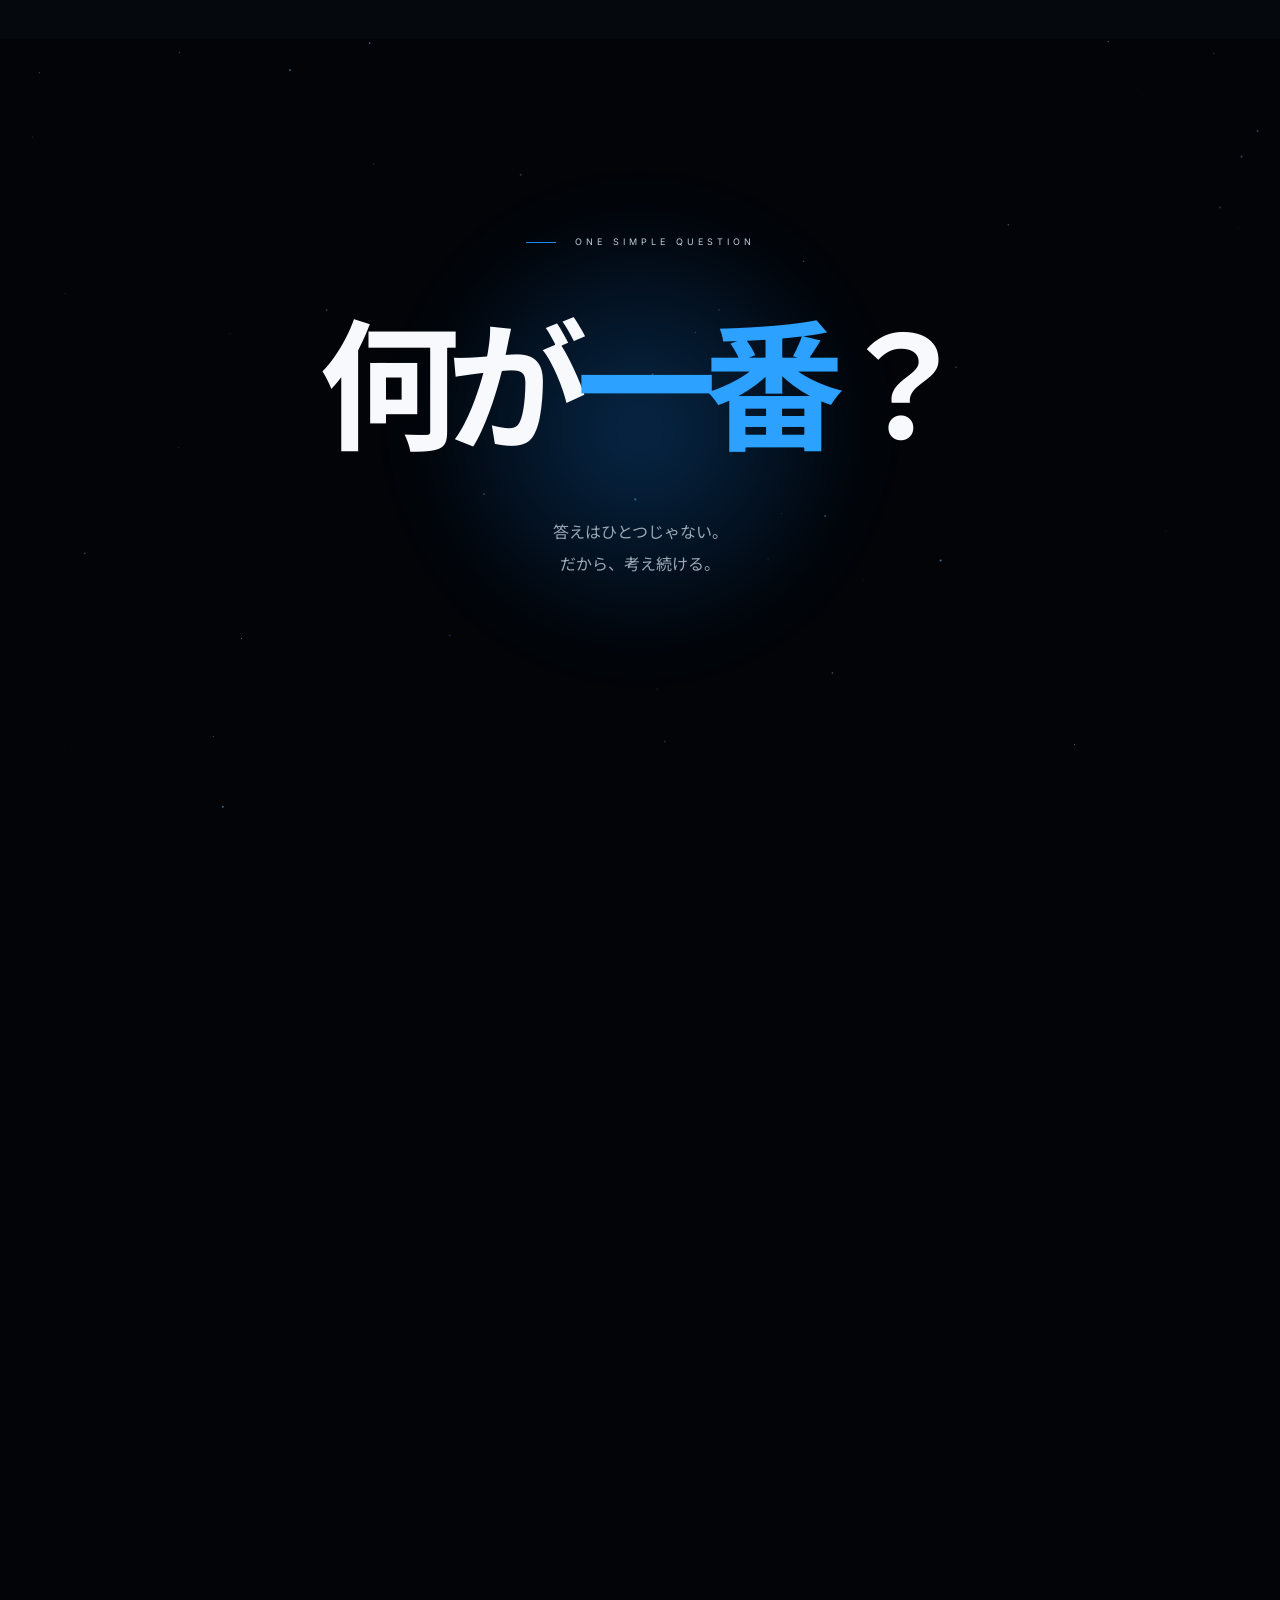
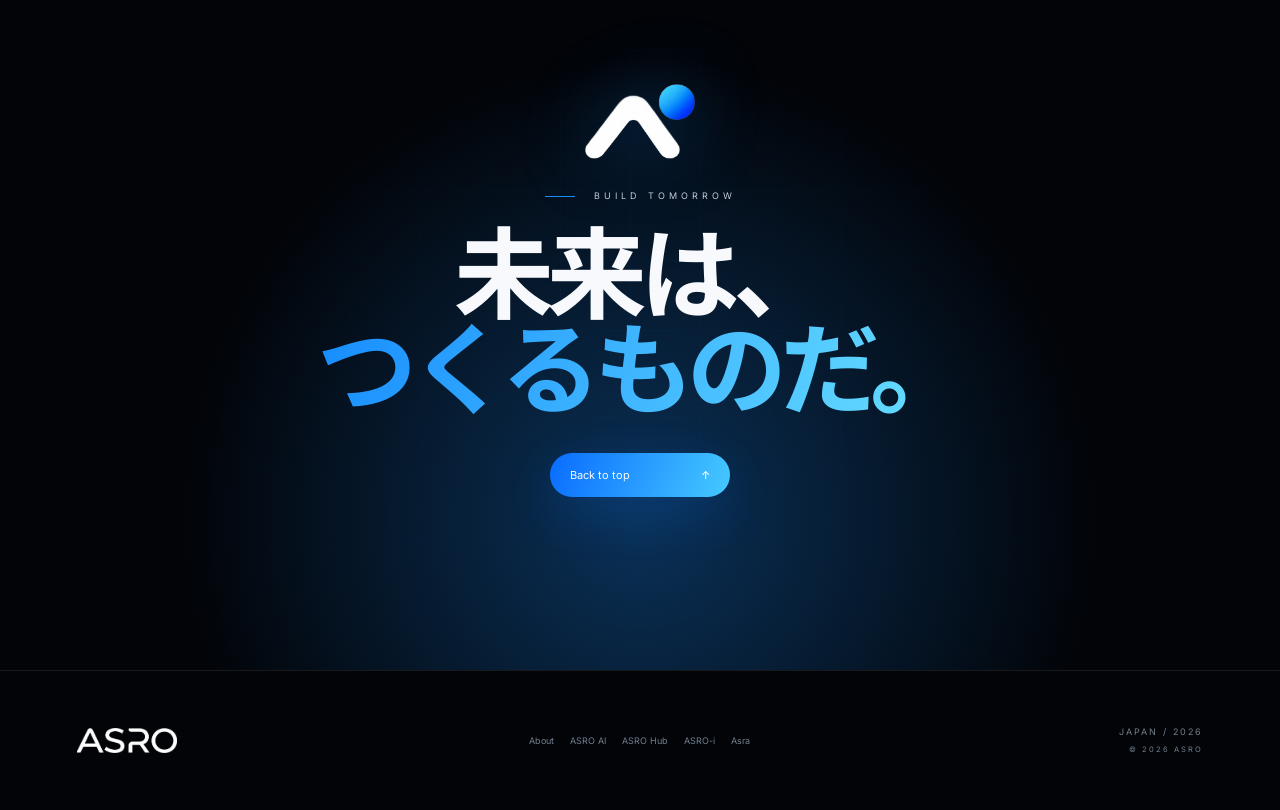
==== commit 145f4970: "Bust homepage CSS cache after mobile fixes" ====
--- a/index.html
+++ b/index.html
@@ -4,7 +4,7 @@
 <meta name="description" content="ASRO — 日本のために、できることをやる。AI・ソフトウェア・インフラをつくるテクノロジープロジェクト。">
 <meta name="theme-color" content="#020408"><meta property="og:title" content="ASRO | 何が一番？"><meta property="og:description" content="日本のために、できることをやる。">
 <meta property="og:image" content="asro-mark.svg"><title>ASRO | 何が一番？</title>
-<link rel="icon" href="asro-mark.svg" type="image/svg+xml"><link rel="stylesheet" href="style.css">
+<link rel="icon" href="asro-mark.svg" type="image/svg+xml"><link rel="stylesheet" href="style.css?v=20260919-3">
 </head><body>
 <div id="loader"><img src="asro-mark.svg" alt=""><span></span></div><div class="progress"></div><div class="noise"></div>
 <header id="header"><a class="brand" href="#top" aria-label="ASRO home"><img src="asro-logo-white.svg" alt="ASRO"></a>
--- a/style.css
+++ b/style.css
@@ -31,4 +31,96 @@
 @media(max-width:520px){
 .brand img{width:86px}.hero{min-height:900px;padding-top:106px}.hero h1{font-size:48px}.hero-lead br{display:none}.actions{gap:10px}.btn{width:100%;max-width:320px}.hero-brand{bottom:140px}.hero-brand>img{width:145px}.ticker div{font-size:9px;letter-spacing:3px}.section{padding:78px 6vw}.vision h2{font-size:39px}.copy .en{font-size:16px}.division-card{padding:28px;min-height:300px}.division-card>b{left:28px;bottom:28px}.asra-visual{min-height:310px}.rings{width:240px;height:240px}.asra-visual img{width:58%}.asra-copy h3{font-size:42px}.principle-grid{grid-template-columns:1fr}.principle{min-height:190px}.principle h3{margin-top:35px}.question h2{font-size:62px}.news-list a{grid-template-columns:84px 1fr}.news-list a>span{display:none}.closing h2{font-size:52px}footer{padding:42px 6vw}
 }
-@media(prefers-reduced-motion:reduce){html{scroll-behavior:auto}.ticker div,#loader span:after{animation:none}.reveal{opacity:1;transform:none;transition:none}}+@media(prefers-reduced-motion:reduce){html{scroll-behavior:auto}.ticker div,#loader span:after{animation:none}.reveal{opacity:1;transform:none;transition:none}}
+/* layout hardening + ASRO manifesto */
+.copy strong{color:#f7f9fc;font-weight:700}
+.manifesto-band{position:relative;z-index:2;margin-top:74px;padding:62px 0 20px;border-top:1px solid var(--line);display:grid;grid-template-columns:.65fr 1.35fr;column-gap:7vw;row-gap:18px}
+.manifesto-band>p{margin:8px 0 0;font-size:9px;letter-spacing:3px;color:#5ebcff}
+.manifesto-band h3{margin:0;font-size:clamp(36px,4.2vw,62px);line-height:1.16;letter-spacing:-.05em}
+.manifesto-band>span{grid-column:2;font-size:13px;line-height:2;color:#9ca9b8}
+@media(min-width:901px) and (max-width:1280px){
+ header{padding-inline:4vw}
+ nav{gap:22px}
+ .hero{padding-inline:6vw}
+ .hero-copy{max-width:58%}
+ .hero h1{font-size:clamp(58px,6.2vw,78px)}
+ .hero-brand{right:6%;top:32%;width:195px}
+ .hero-brand>img{width:148px;height:112px}
+ .hero-brand p{font-size:21px;letter-spacing:7px}
+ .brand-orbit{width:235px;height:235px;left:-20px;top:-56px}
+ .hero-note{display:none}
+ .division-card{padding:27px;min-height:430px}
+ .division-card>b{left:27px;bottom:27px}
+ .division-logo img{max-width:82%}
+ footer{grid-template-columns:1fr 2.4fr 1fr}
+ footer>div{gap:16px}
+}
+@media(max-width:900px){
+ .manifesto-band{grid-template-columns:1fr;margin-top:54px;padding-top:44px}
+ .manifesto-band>span{grid-column:auto}
+}
+@media(max-width:520px){
+ .manifesto-band{margin-top:42px;padding-top:36px}
+ .manifesto-band h3{font-size:34px}
+ .manifesto-band>span{font-size:12px}
+}
+/* definitive mobile flow fixes */
+@media(max-width:900px){
+  .vision:after{display:none}
+  .division-card{
+    min-height:0;
+    display:flex;
+    flex-direction:column;
+    align-items:stretch;
+  }
+  .division-card .n{display:block}
+  .division-logo{
+    height:110px;
+    min-height:110px;
+    margin-top:28px;
+    display:flex;
+    align-items:center;
+  }
+  .division-card>p{margin:0 0 14px}
+  .division-card h3{
+    margin:0;
+    max-width:none;
+    line-height:1.45;
+  }
+  .division-card>b{
+    position:static;
+    display:block;
+    margin-top:18px;
+    padding-top:0;
+    line-height:1.5;
+  }
+}
+@media(max-width:520px){
+  .division-card{
+    padding:28px;
+    gap:0;
+  }
+  .division-logo{
+    height:96px;
+    min-height:96px;
+    margin-top:20px;
+  }
+  .division-logo img{
+    max-width:78%;
+    max-height:62px;
+  }
+  .division-card>p{
+    margin:2px 0 14px;
+  }
+  .division-card h3{
+    font-size:21px;
+    line-height:1.5;
+  }
+  .division-card>b{
+    margin-top:16px;
+    font-size:9px;
+  }
+  .manifesto-band{
+    overflow:hidden;
+  }
+}
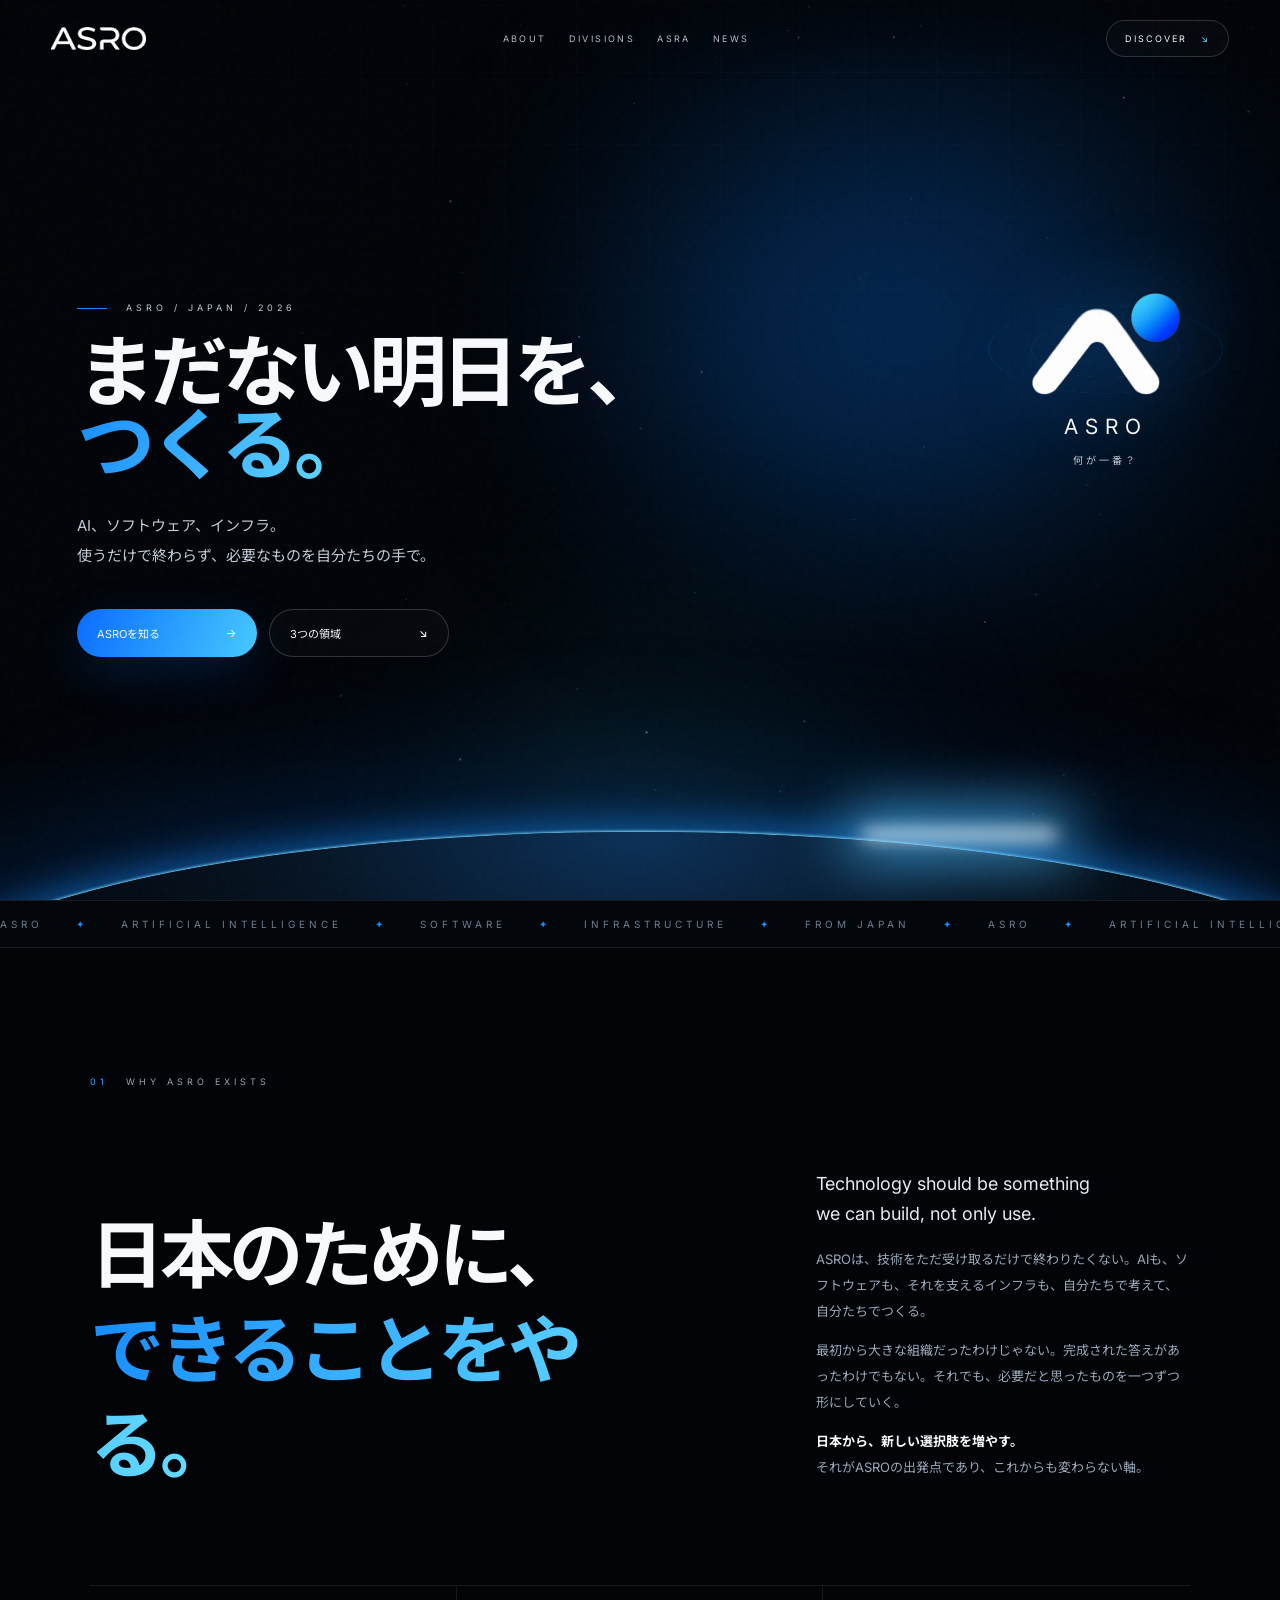
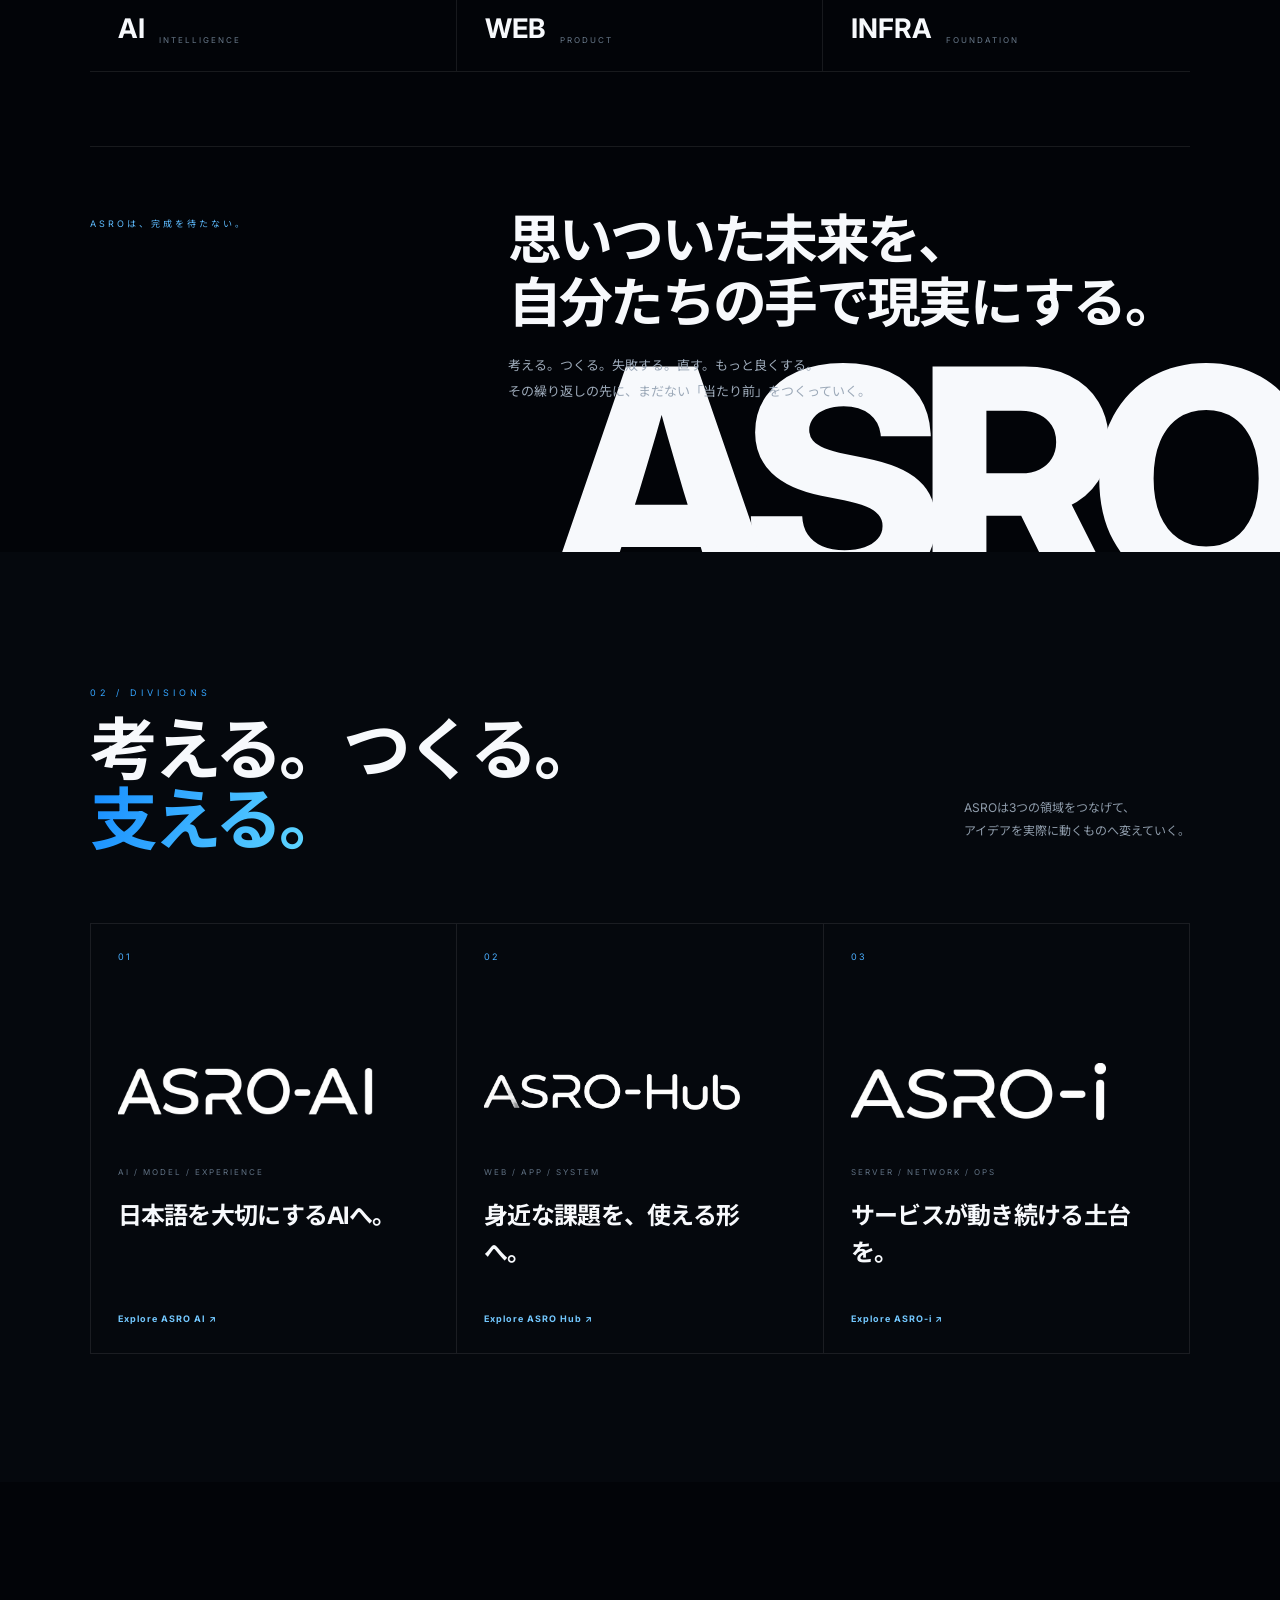
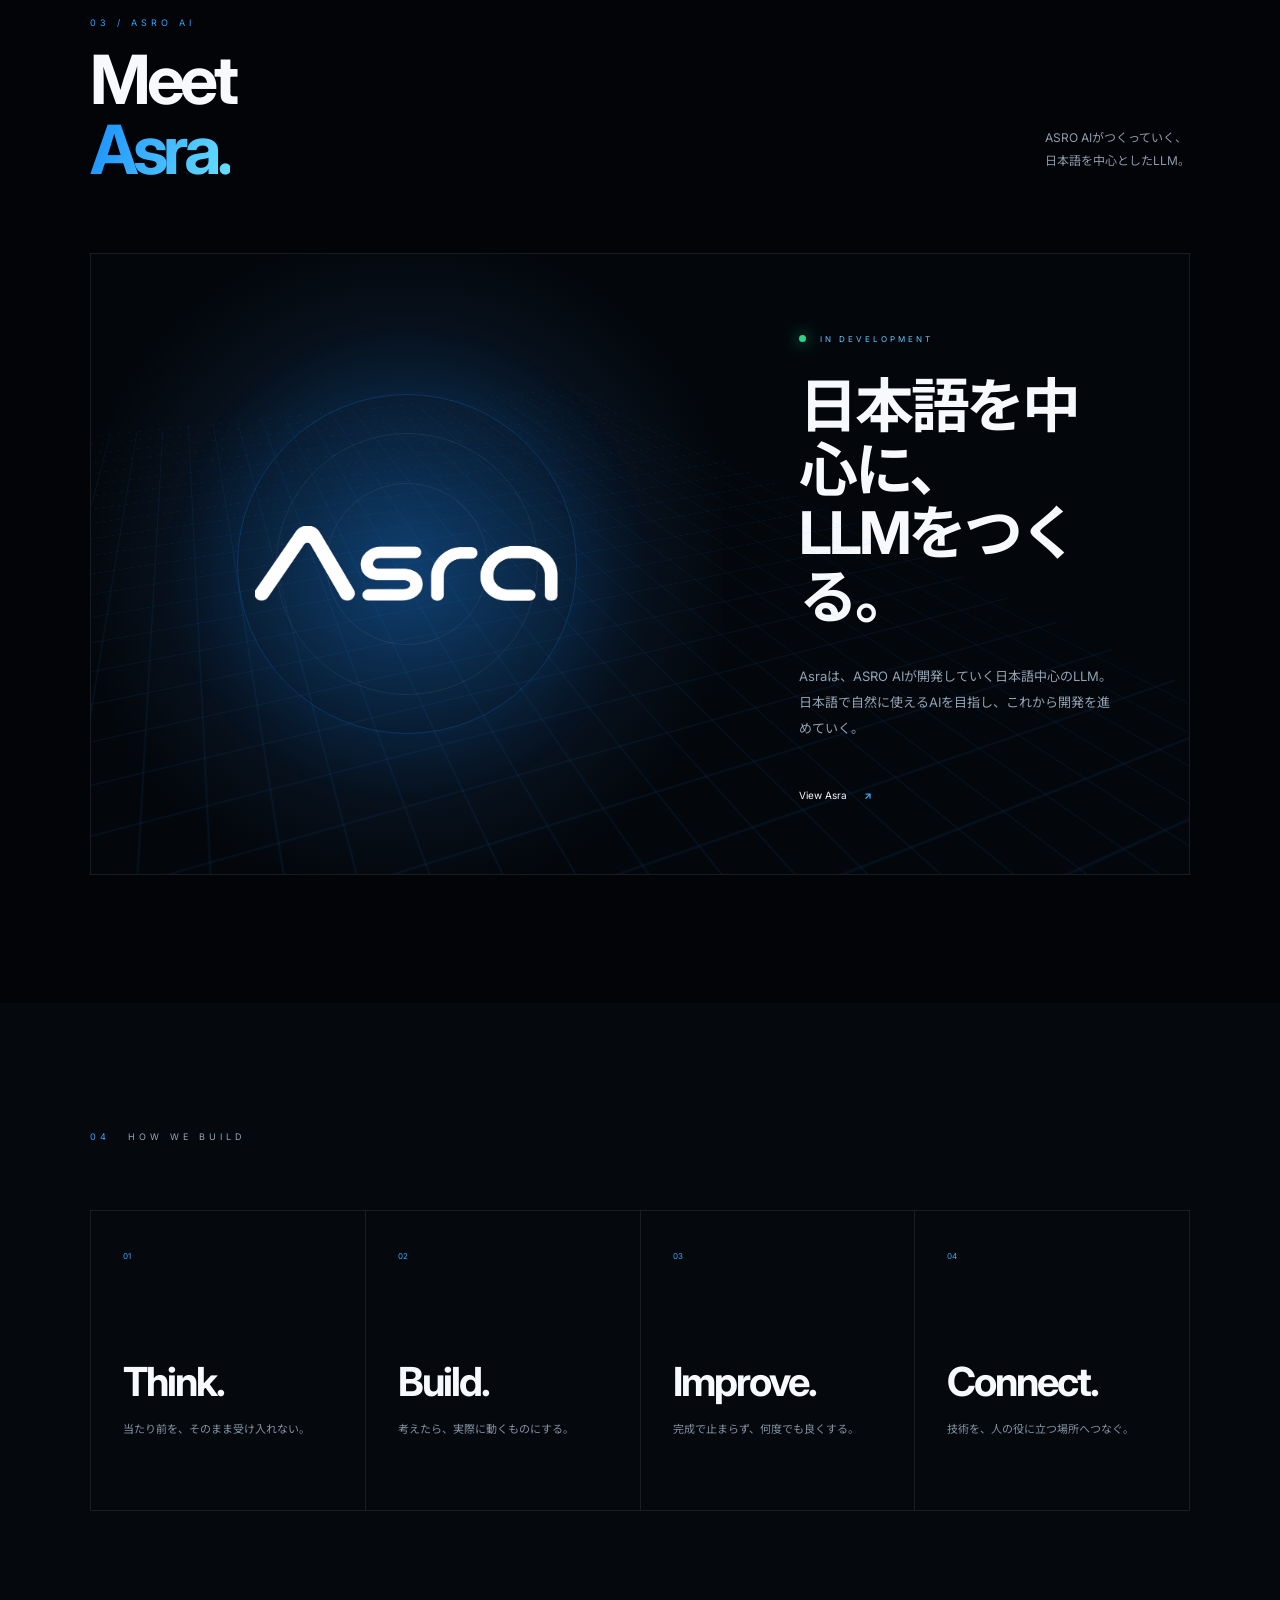
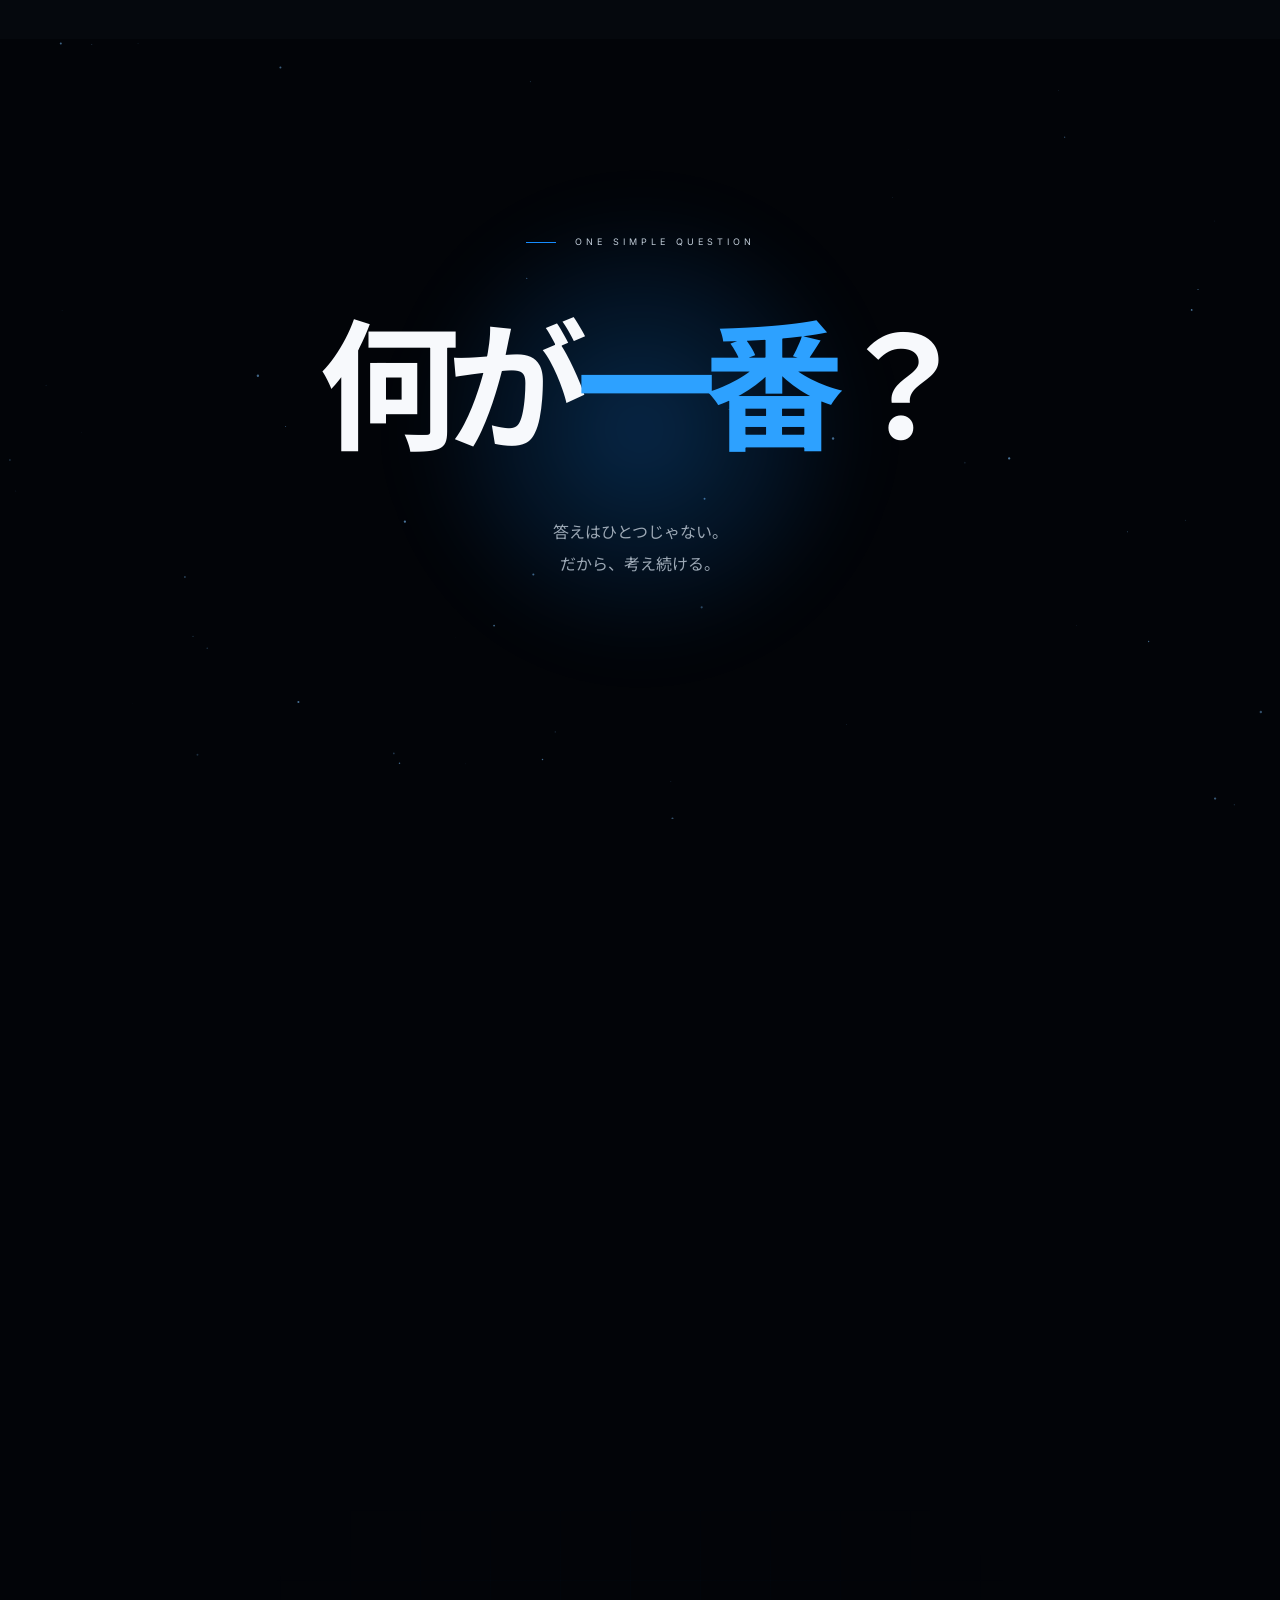
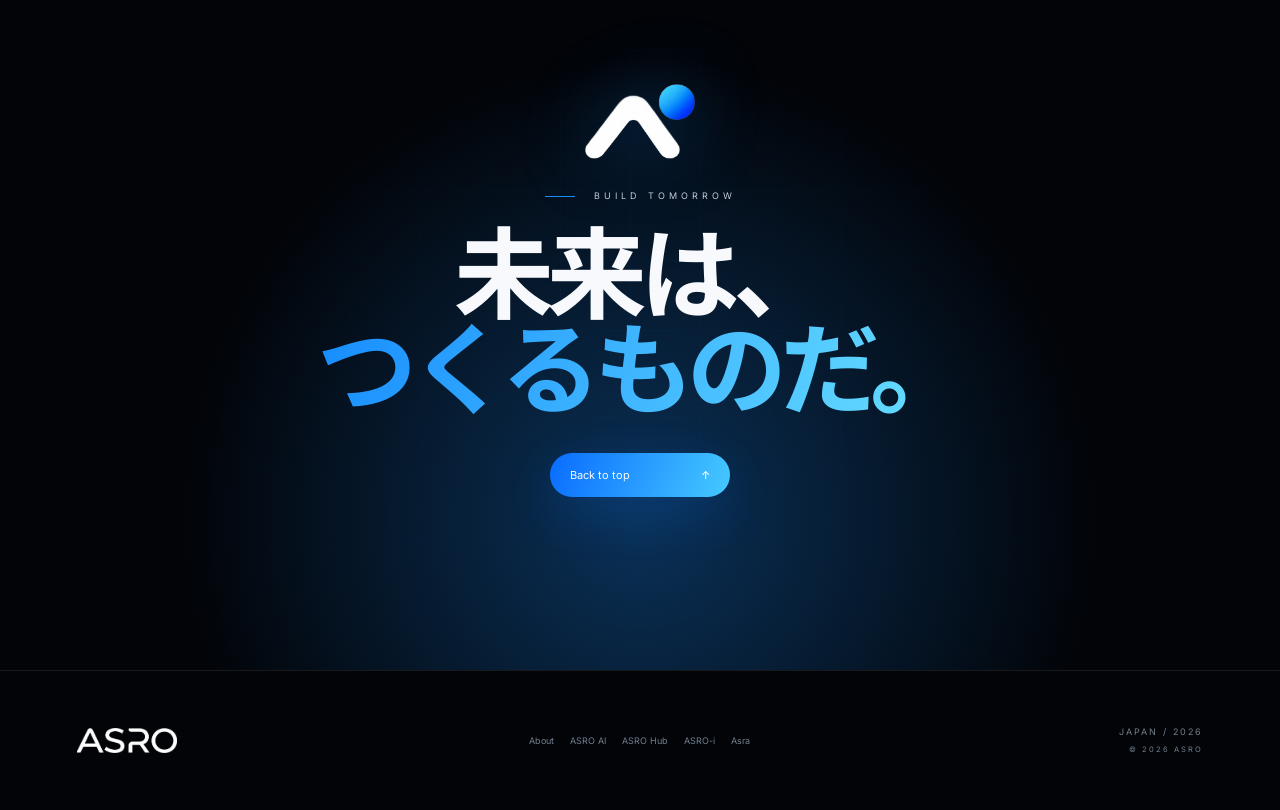
==== commit 91c55ddb: "Refresh stylesheet cache key for index.html" ====
--- a/index.html
+++ b/index.html
@@ -4,7 +4,7 @@
 <meta name="description" content="ASRO — 日本のために、できることをやる。AI・ソフトウェア・インフラをつくるテクノロジープロジェクト。">
 <meta name="theme-color" content="#020408"><meta property="og:title" content="ASRO | 何が一番？"><meta property="og:description" content="日本のために、できることをやる。">
 <meta property="og:image" content="asro-mark.svg"><title>ASRO | 何が一番？</title>
-<link rel="icon" href="asro-mark.svg" type="image/svg+xml"><link rel="stylesheet" href="style.css?v=20260919-3">
+<link rel="icon" href="asro-mark.svg" type="image/svg+xml"><link rel="stylesheet" href="style.css?v=20260919-4">
 </head><body>
 <div id="loader"><img src="asro-mark.svg" alt=""><span></span></div><div class="progress"></div><div class="noise"></div>
 <header id="header"><a class="brand" href="#top" aria-label="ASRO home"><img src="asro-logo-white.svg" alt="ASRO"></a>
--- a/style.css
+++ b/style.css
@@ -14,7 +14,7 @@
 .section{padding:128px 7vw}.section-index{display:flex;align-items:center;gap:18px;font-size:9px;letter-spacing:4px;color:#9aa7b5}.section-index span,.section-head>div>span{color:#34a4ff}.section-index p{margin:0}
 .vision{position:relative;overflow:hidden}.vision:after{content:"ASRO";position:absolute;right:-1vw;bottom:-80px;font-size:24vw;font-weight:800;letter-spacing:-.09em;color:#ffffff025;line-height:1}.vision-grid{display:grid;grid-template-columns:1.25fr .75fr;gap:8vw;align-items:end;margin-top:82px}.vision h2{font-size:clamp(50px,5.8vw,86px);line-height:1.28;letter-spacing:-.055em;margin:0}.copy{color:#9aa8b8;font-size:13px;line-height:2}.copy .en{color:#e5ebf2;font-size:18px;line-height:1.65;margin-top:0}.three{display:grid;grid-template-columns:repeat(3,1fr);border-block:1px solid var(--line);margin-top:92px}.three div{padding:26px 28px;border-right:1px solid var(--line);display:flex;align-items:end;gap:14px}.three div:last-child{border:0}.three b{font-size:27px}.three span{font-size:8px;color:#687889;letter-spacing:2px}
 .divisions{background:#05080d}.section-head{display:flex;justify-content:space-between;align-items:end;margin-bottom:68px}.section-head>div>span{font-size:9px;letter-spacing:4px}.section-head h2{font-size:clamp(48px,5.3vw,78px);line-height:1.03;letter-spacing:-.06em;margin:15px 0 0}.section-head>p,.section-head>.text-link{font-size:12px;line-height:1.9;color:#8f9cab}.text-link{transition:.2s}.text-link:hover{color:#fff}
-.division-grid{display:grid;grid-template-columns:repeat(3,1fr);border-top:1px solid var(--line);border-left:1px solid var(--line)}.division-card{min-height:460px;padding:32px;border-right:1px solid var(--line);border-bottom:1px solid var(--line);position:relative;overflow:hidden;transition:.35s background,.35s transform}.division-card:after{content:"";position:absolute;width:220px;height:220px;border-radius:50%;background:#168cff20;filter:blur(70px);right:-90px;bottom:-90px;opacity:0;transition:.35s}.division-card:hover{background:#168cff08;transform:translateY(-3px)}.division-card:hover:after{opacity:1}.division-card .n{font-size:9px;color:#4aaeff;letter-spacing:2px}.division-logo{height:150px;display:flex;align-items:center;margin-top:55px}.division-logo img{max-width:74%;max-height:72px;object-fit:contain;object-position:left center}.division-card>p{font-size:8px;letter-spacing:2px;color:#607183;margin:0 0 20px}.division-card h3{font-size:24px;line-height:1.55;letter-spacing:-.03em;max-width:280px;margin:0}.division-card>b{position:absolute;left:32px;bottom:32px;font-size:9px;letter-spacing:1px;color:#73c8ff}
+.division-grid{display:grid;grid-template-columns:repeat(3,1fr);border-top:1px solid var(--line);border-left:1px solid var(--line)}.division-card{min-height:460px;padding:32px;border-right:1px solid var(--line);border-bottom:1px solid var(--line);position:relative;overflow:hidden;transition:.35s background,.35s transform;display:flex;flex-direction:column}.division-card:after{content:"";position:absolute;width:220px;height:220px;border-radius:50%;background:#168cff20;filter:blur(70px);right:-90px;bottom:-90px;opacity:0;transition:.35s}.division-card:hover{background:#168cff08;transform:translateY(-3px)}.division-card:hover:after{opacity:1}.division-card .n{font-size:9px;color:#4aaeff;letter-spacing:2px}.division-logo{height:150px;display:flex;align-items:center;margin-top:55px}.division-logo img{max-width:74%;max-height:72px;object-fit:contain;object-position:left center}.division-card>p{font-size:8px;letter-spacing:2px;color:#607183;margin:0 0 20px}.division-card h3{font-size:24px;line-height:1.55;letter-spacing:-.03em;max-width:280px;margin:0}.division-card>b{position:static;display:block;margin-top:auto;padding-top:22px;font-size:9px;line-height:1.5;letter-spacing:1px;color:#73c8ff}
 .asra-panel{display:grid;grid-template-columns:1.15fr .85fr;min-height:620px;border:1px solid var(--line);background:#03070c;overflow:hidden}.asra-visual{min-height:620px;position:relative;display:flex;align-items:center;justify-content:center;background:radial-gradient(circle at 50% 50%,#0f3b68,#07101b 55%,#03070c 75%)}.asra-visual:before{content:"";position:absolute;inset:-30%;background-image:linear-gradient(#168cff15 1px,transparent 1px),linear-gradient(90deg,#168cff15 1px,transparent 1px);background-size:38px 38px;transform:perspective(600px) rotateX(58deg) rotateZ(-18deg)}.asra-visual img{position:relative;z-index:2;width:48%;filter:drop-shadow(0 20px 60px #168cff55)}.rings{position:absolute;width:340px;height:340px;border:1px solid #168cff3b;border-radius:50%;box-shadow:0 0 90px #168cff15}.rings:before,.rings:after{content:"";position:absolute;border:1px solid #ffffff12;border-radius:50%;inset:38px}.rings:after{inset:88px}.asra-copy{padding:70px 6vw;display:flex;flex-direction:column;justify-content:center}.status{font-size:8px;letter-spacing:3px;color:#63c8ff}.status i{display:inline-block;width:7px;height:7px;border-radius:50%;background:#30d38a;box-shadow:0 0 15px #30d38a;margin-right:9px}.asra-copy h3{font-size:clamp(42px,4.6vw,70px);line-height:1.08;letter-spacing:-.055em;margin:22px 0}.asra-copy>p:not(.status){font-size:13px;line-height:2;color:#94a2b1}.asra-copy>span{font-size:10px;margin-top:35px}.asra-copy>span b{color:#3bb0ff;margin-left:14px}
 .principles{background:#05080d}.principle-grid{display:grid;grid-template-columns:repeat(4,1fr);border-top:1px solid var(--line);border-left:1px solid var(--line);margin-top:68px}.principle{min-height:300px;padding:32px;border-right:1px solid var(--line);border-bottom:1px solid var(--line)}.principle>span{font-size:8px;color:#37a9ff}.principle h3{font-size:40px;letter-spacing:-.05em;margin:94px 0 14px}.principle p{font-size:11px;line-height:1.8;color:#8391a1}
 .question{min-height:780px;position:relative;overflow:hidden;display:flex;flex-direction:column;align-items:center;justify-content:center;text-align:center}.question>*:not(canvas):not(.question-glow){position:relative;z-index:2}#particles{position:absolute;inset:0;width:100%;height:100%}.question-glow{position:absolute;width:460px;height:460px;border-radius:50%;background:radial-gradient(circle,#168cff44,transparent 70%);filter:blur(30px)}.question h2{font-size:clamp(78px,11vw,160px);letter-spacing:-.09em;margin:20px 0}.question h2 span{color:#2da1ff}.question>p:nth-of-type(2){color:#9ca8b5;line-height:2}.question small{font-size:7px;color:#5f6e7d;letter-spacing:3px;margin-top:25px}
@@ -123,4 +123,85 @@
   .manifesto-band{
     overflow:hidden;
   }
-}+}
+/* final mobile audit */
+@media(max-width:900px){
+  .vision{overflow:clip;contain:paint}
+  .vision::after{content:none!important;display:none!important}
+  .division-card{
+    display:flex!important;
+    flex-direction:column!important;
+    min-height:0!important;
+    height:auto!important;
+    padding-bottom:28px!important;
+  }
+  .division-card>b{
+    position:static!important;
+    inset:auto!important;
+    margin-top:18px!important;
+    padding-top:0!important;
+    transform:none!important;
+  }
+  .question{
+    width:100%;
+    max-width:100%;
+    min-height:620px;
+    padding:92px 6vw;
+    overflow:hidden;
+  }
+  .question .eyebrow{
+    width:100%;
+    max-width:100%;
+    font-size:8px;
+    letter-spacing:2.6px;
+    line-height:1.7;
+    overflow-wrap:anywhere;
+  }
+  .question .eyebrow span{width:22px;margin-right:9px}
+  .question h2{
+    width:100%;
+    max-width:100%;
+    font-size:clamp(44px,13vw,58px)!important;
+    line-height:1.02;
+    letter-spacing:-.065em;
+    margin:24px auto 22px;
+    white-space:normal;
+    overflow-wrap:anywhere;
+  }
+  .question>p:nth-of-type(2){
+    width:100%;
+    max-width:360px;
+    margin:0 auto;
+    font-size:16px;
+    line-height:2;
+  }
+  .question small{
+    width:100%;
+    max-width:100%;
+    letter-spacing:2.2px;
+    line-height:1.8;
+    overflow-wrap:anywhere;
+  }
+}
+@media(max-width:520px){
+  .section-head h2{font-size:clamp(38px,11vw,48px);line-height:1.08}
+  .manifesto-band h3{font-size:clamp(30px,9.5vw,38px);line-height:1.18}
+  .division-card{
+    padding:26px!important;
+  }
+  .division-logo{
+    height:auto!important;
+    min-height:86px!important;
+    margin:18px 0 6px!important;
+  }
+  .division-logo img{
+    max-width:82%!important;
+    max-height:58px!important;
+  }
+  .division-card>p{margin:4px 0 12px!important}
+  .division-card h3{font-size:20px!important;line-height:1.48}
+  .division-card>b{margin-top:14px!important}
+  .question{padding:84px 6vw;min-height:600px}
+  .question h2{font-size:clamp(42px,12.5vw,54px)!important}
+  .question>p:nth-of-type(2){font-size:15px}
+}
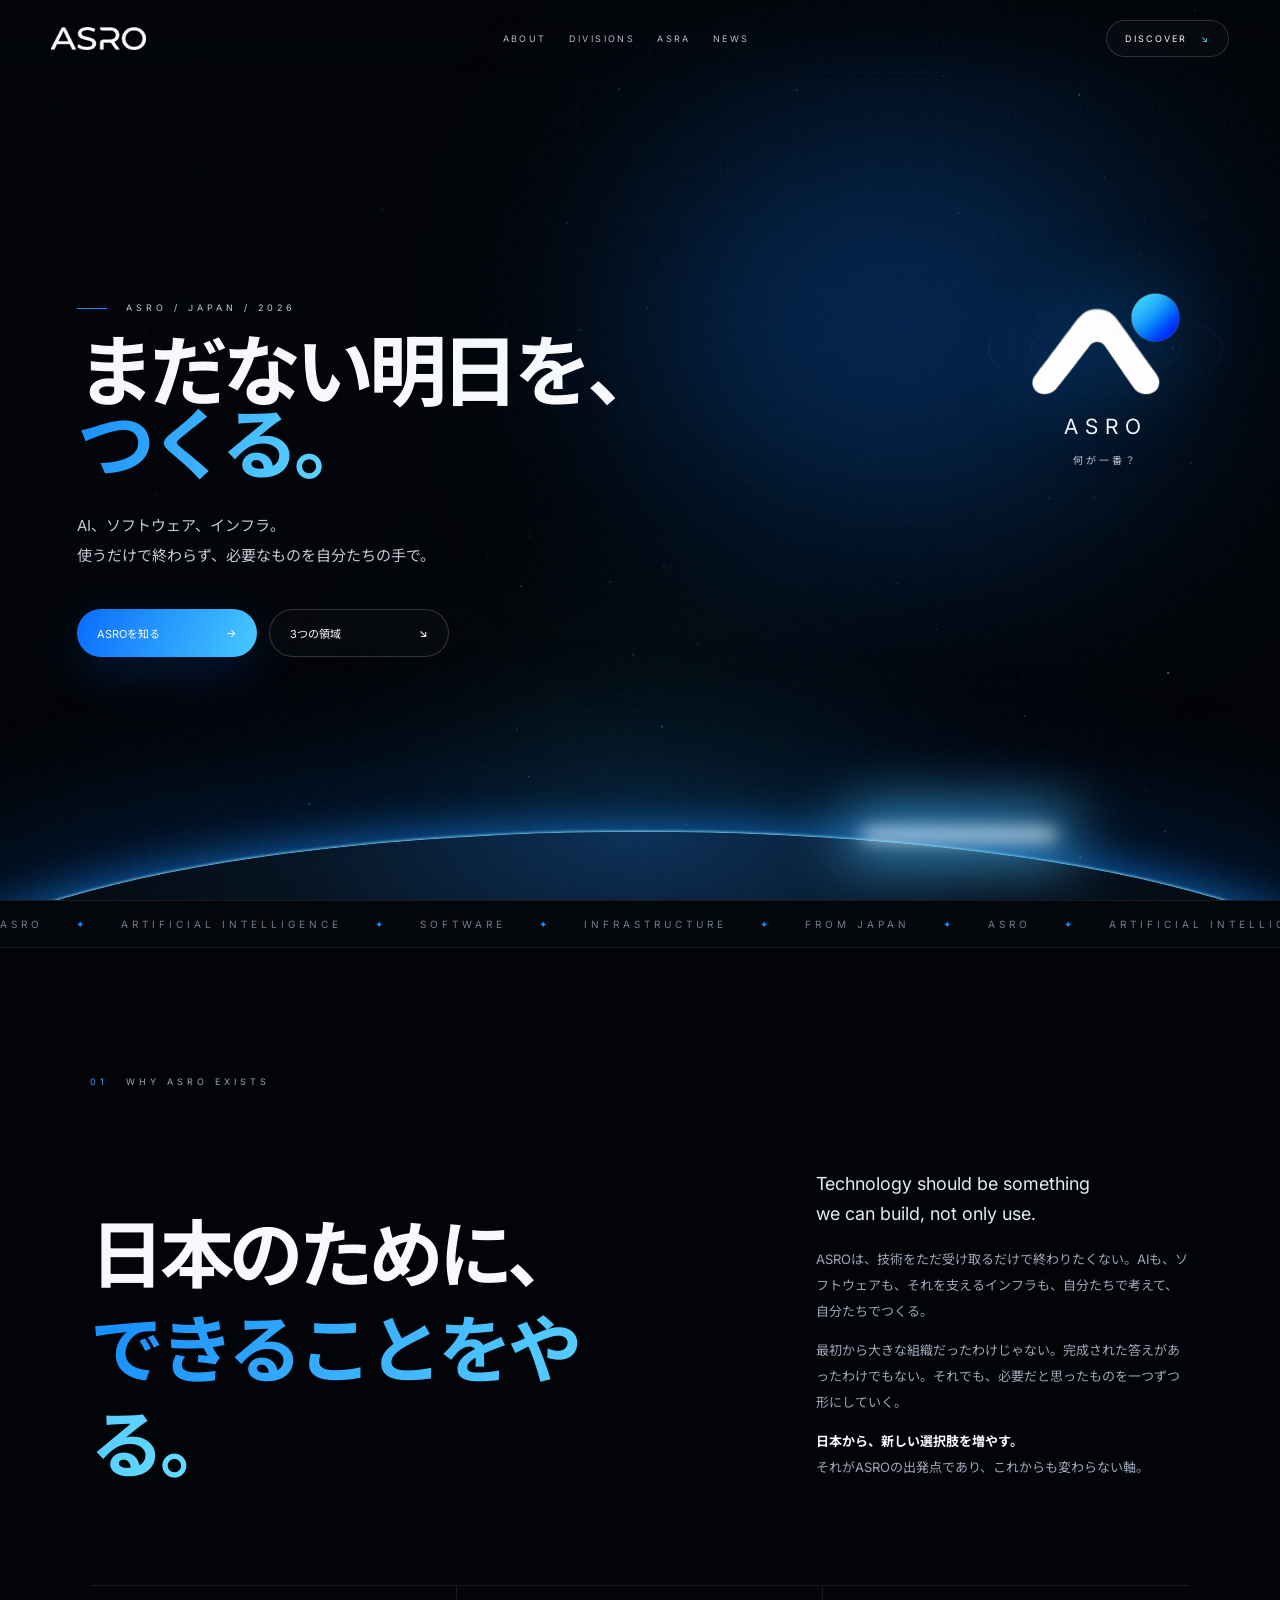
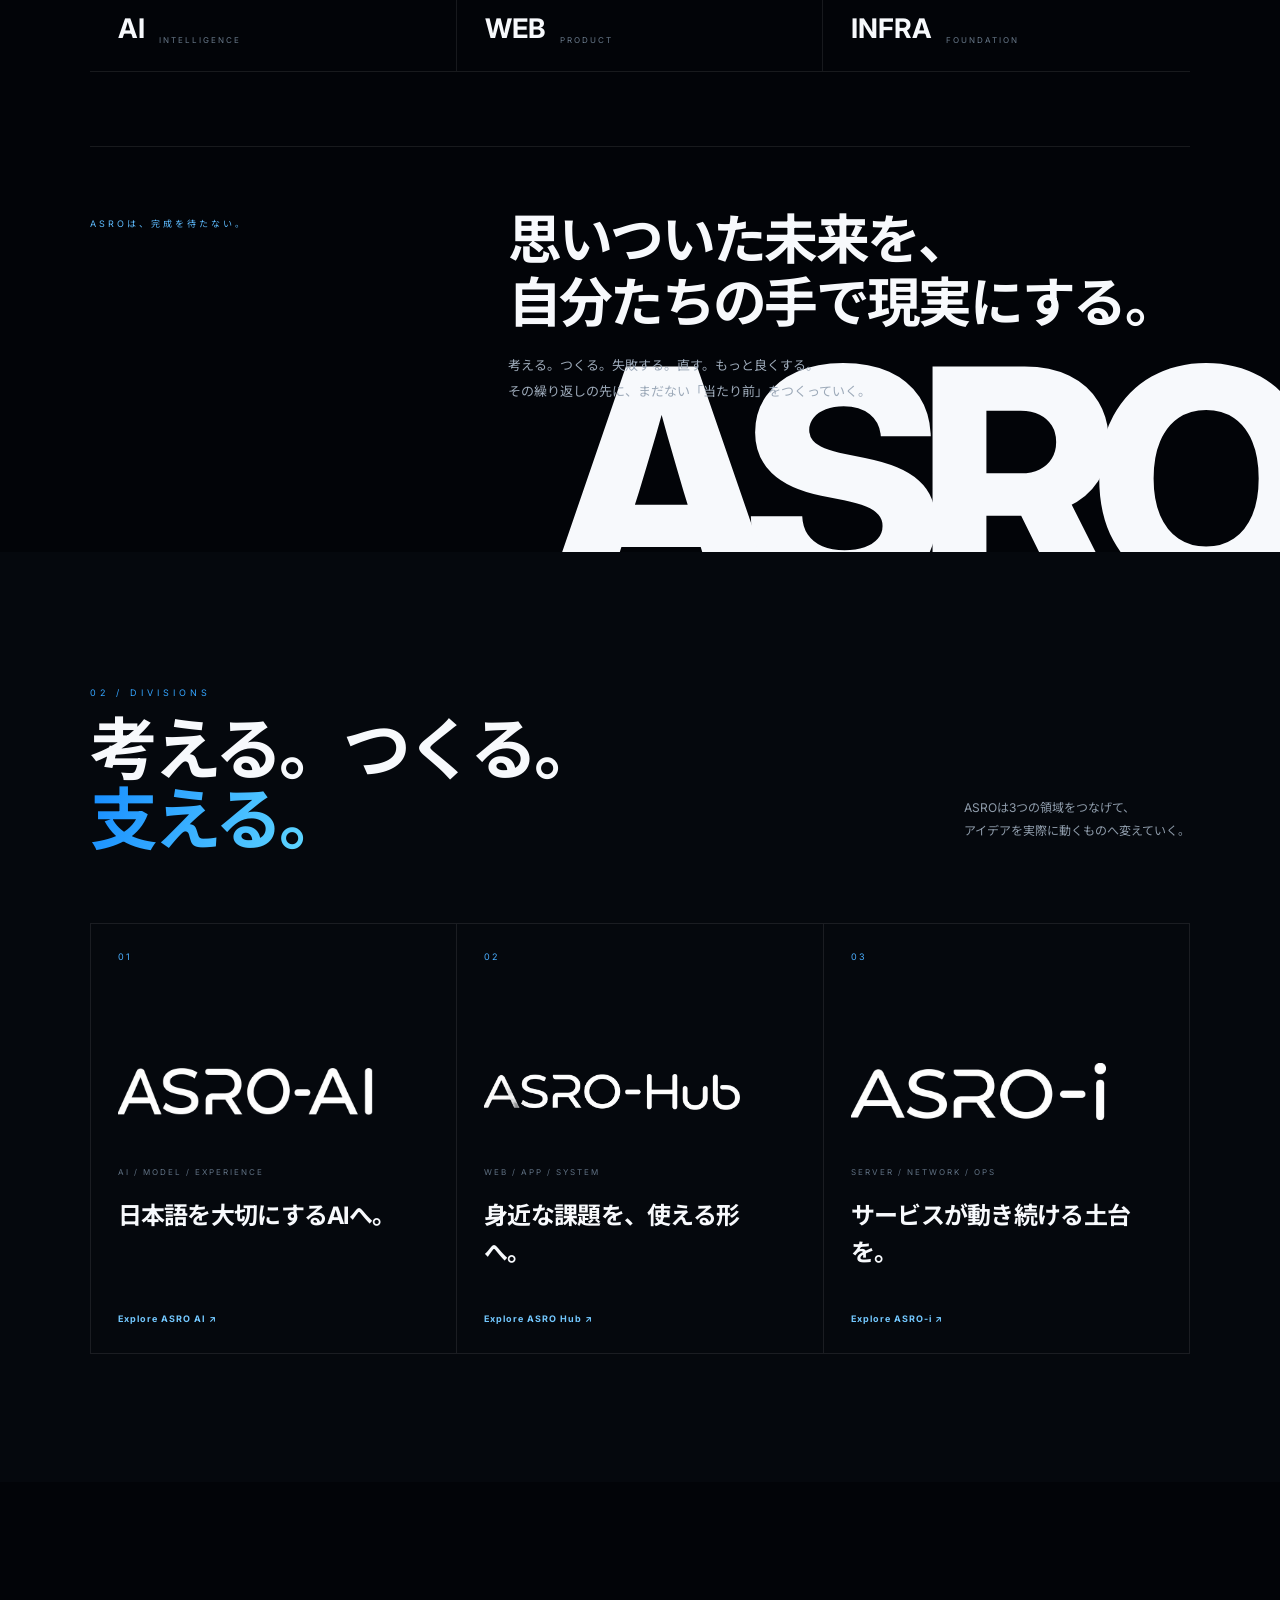
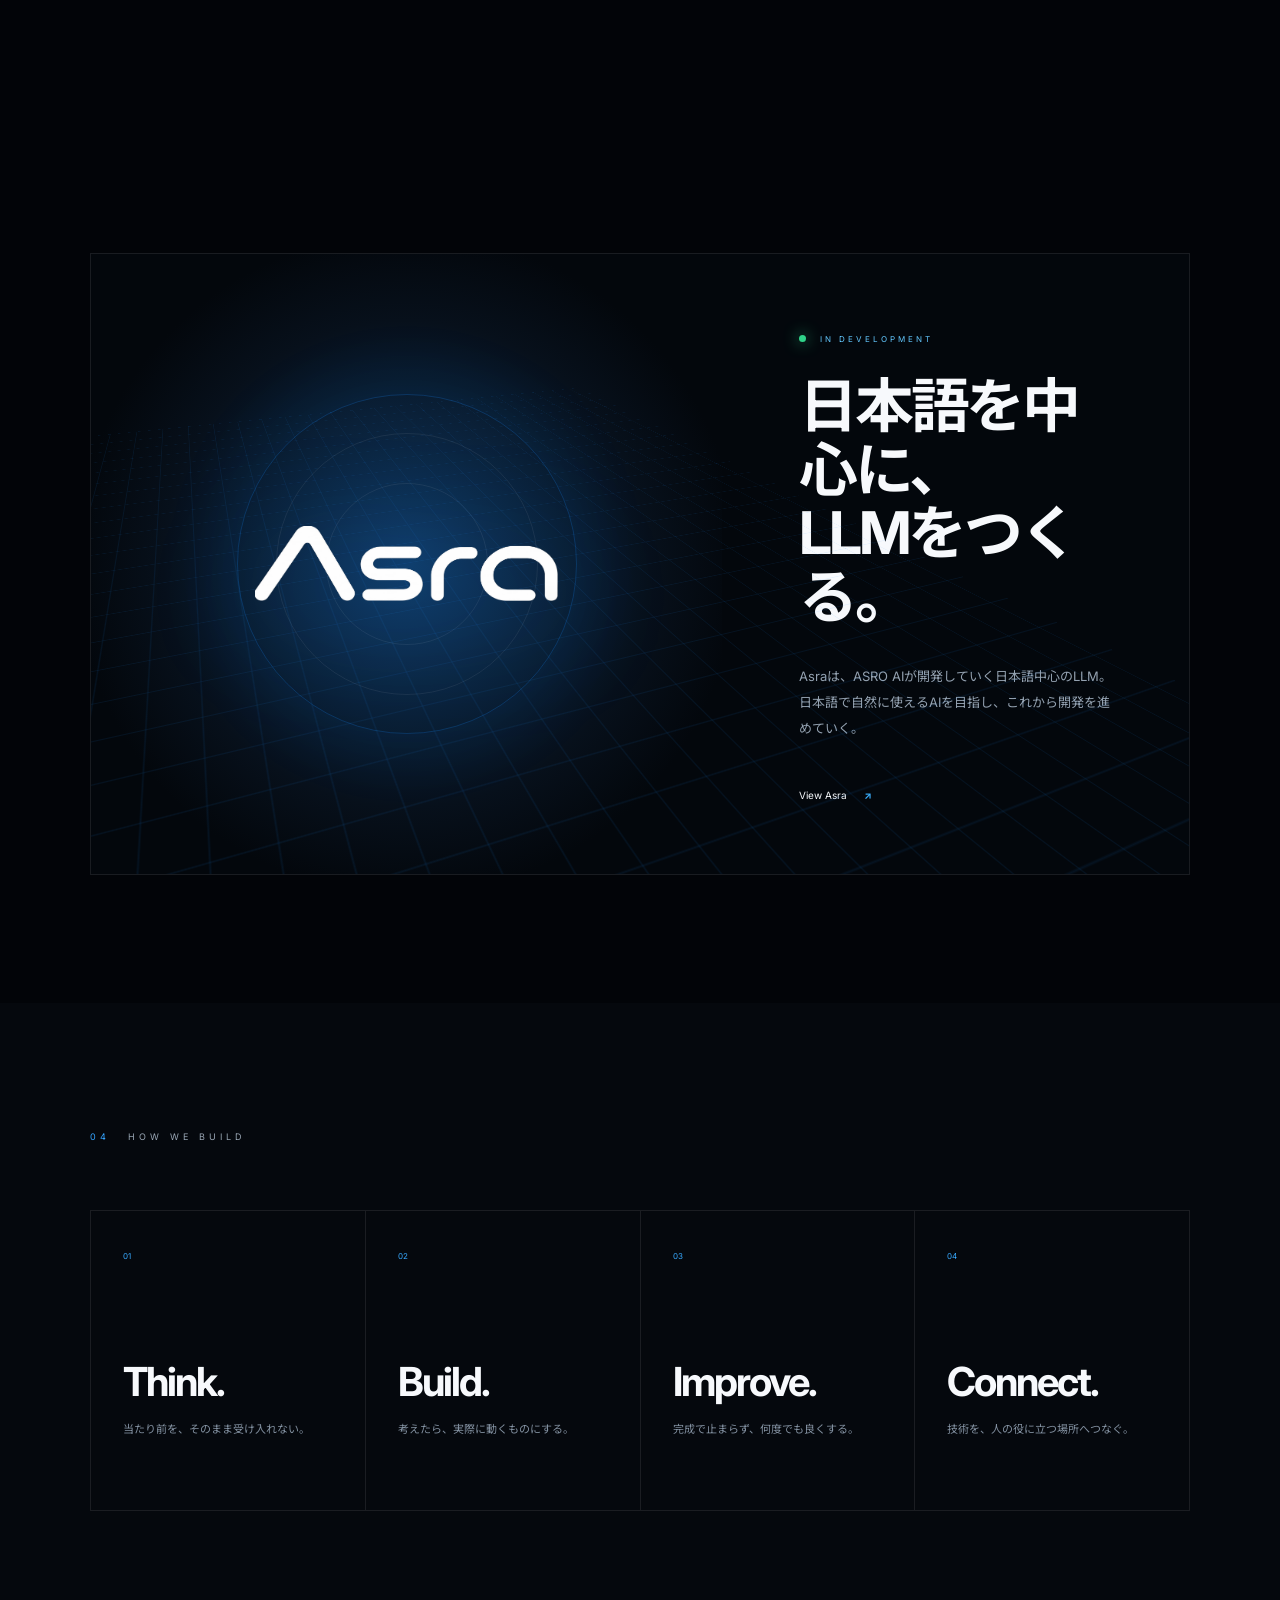
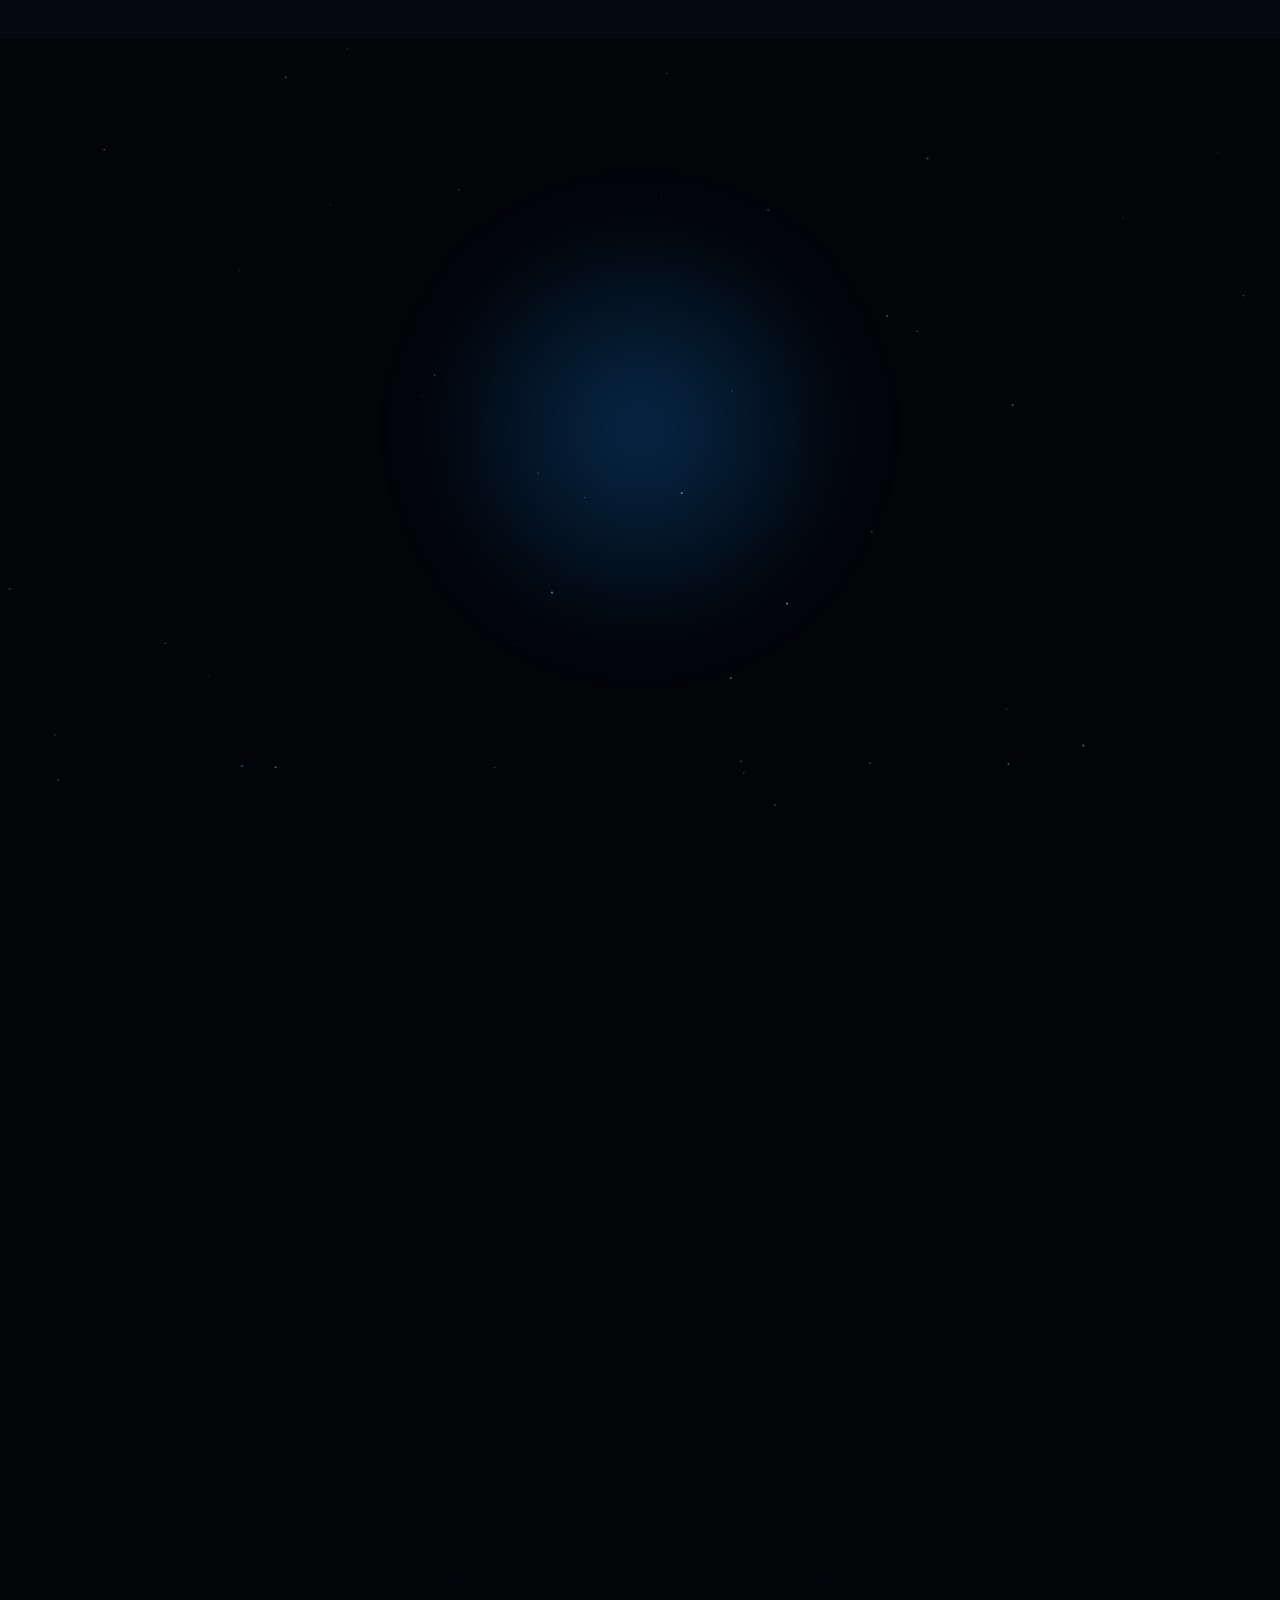
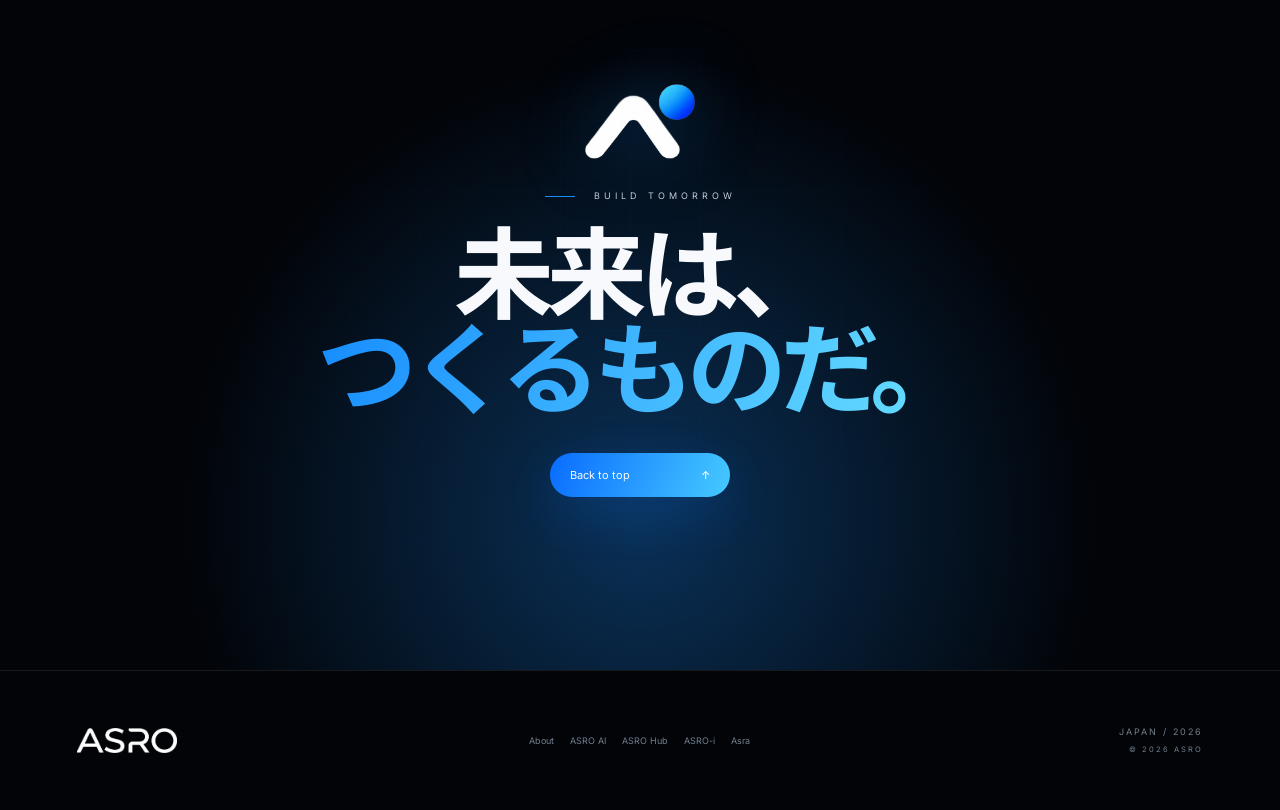
==== commit 1706cf8b: "Make question headline layout resilient" ====
--- a/index.html
+++ b/index.html
@@ -4,7 +4,7 @@
 <meta name="description" content="ASRO — 日本のために、できることをやる。AI・ソフトウェア・インフラをつくるテクノロジープロジェクト。">
 <meta name="theme-color" content="#020408"><meta property="og:title" content="ASRO | 何が一番？"><meta property="og:description" content="日本のために、できることをやる。">
 <meta property="og:image" content="asro-mark.svg"><title>ASRO | 何が一番？</title>
-<link rel="icon" href="asro-mark.svg" type="image/svg+xml"><link rel="stylesheet" href="style.css?v=20260919-4">
+<link rel="icon" href="asro-mark.svg" type="image/svg+xml"><link rel="stylesheet" href="style.css?v=20260919-5">
 </head><body>
 <div id="loader"><img src="asro-mark.svg" alt=""><span></span></div><div class="progress"></div><div class="noise"></div>
 <header id="header"><a class="brand" href="#top" aria-label="ASRO home"><img src="asro-logo-white.svg" alt="ASRO"></a>
@@ -47,7 +47,7 @@
 <div class="principle reveal"><span>03</span><h3>Improve.</h3><p>完成で止まらず、何度でも良くする。</p></div>
 <div class="principle reveal"><span>04</span><h3>Connect.</h3><p>技術を、人の役に立つ場所へつなぐ。</p></div></div></section>
 
-<section class="question"><canvas id="particles"></canvas><div class="question-glow"></div><p class="eyebrow reveal"><span></span> ONE SIMPLE QUESTION</p><h2 class="reveal">何が<span>一番</span>？</h2><p class="reveal">答えはひとつじゃない。<br>だから、考え続ける。</p><small class="reveal">ASRO / BRAND QUESTION</small></section>
+<section class="question"><canvas id="particles"></canvas><div class="question-glow"></div><p class="eyebrow reveal"><span></span> ONE SIMPLE QUESTION</p><h2 class="reveal"><span class="q-main">何が</span><span class="q-accent">一番？</span></h2><p class="reveal">答えはひとつじゃない。<br>だから、考え続ける。</p><small class="reveal">ASRO / BRAND QUESTION</small></section>
 
 <section class="news section" id="news"><div class="section-head reveal"><div><span>05 / NEWS</span><h2>What's<br><em>next.</em></h2></div><a class="text-link" href="news.html">View all news ↗</a></div>
 <div class="news-list reveal"><a href="news.html"><time>2026.09.19</time><b>NEWS</b><p>ASRO 公式ホームページをリニューアル</p><span>↗</span></a><a href="news.html"><time>2026.08.01</time><b>BRAND</b><p>SORA CLOUD から ASRO へ / asro.jp を取得</p><span>↗</span></a></div></section>
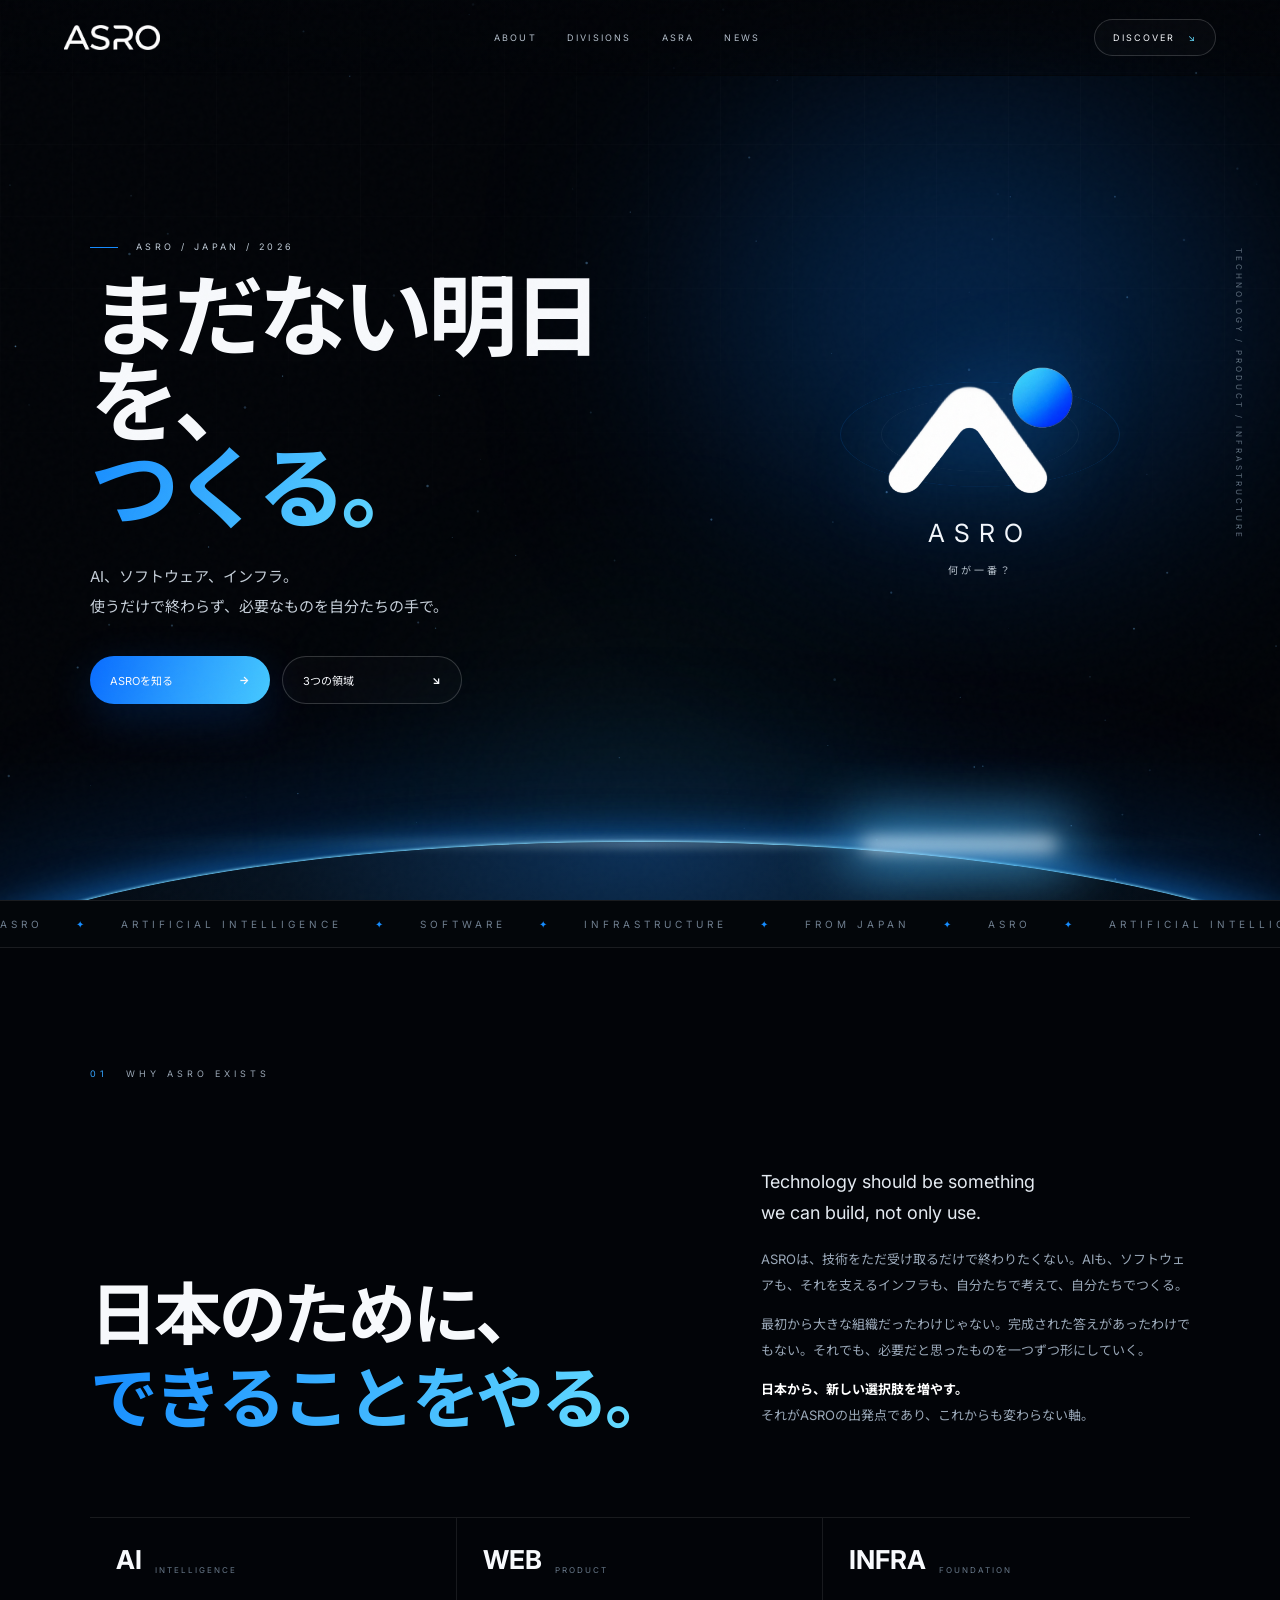
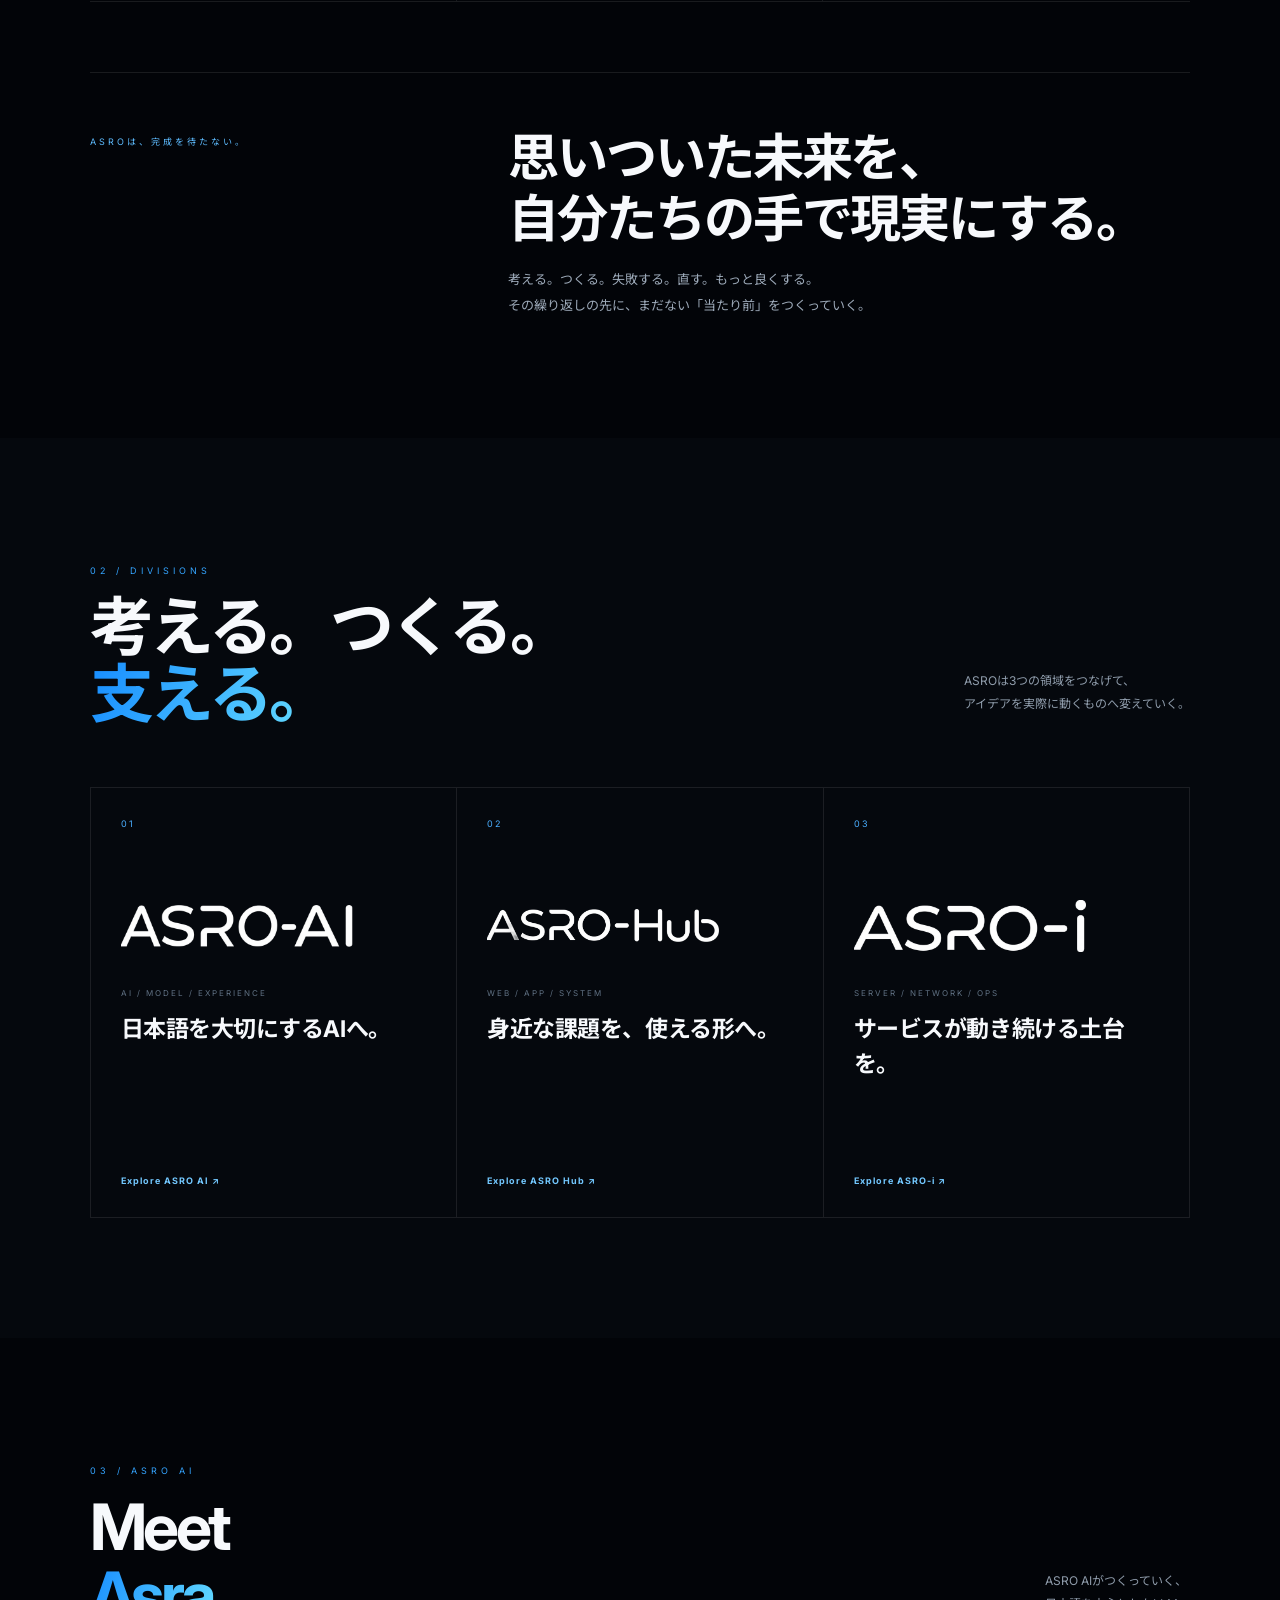
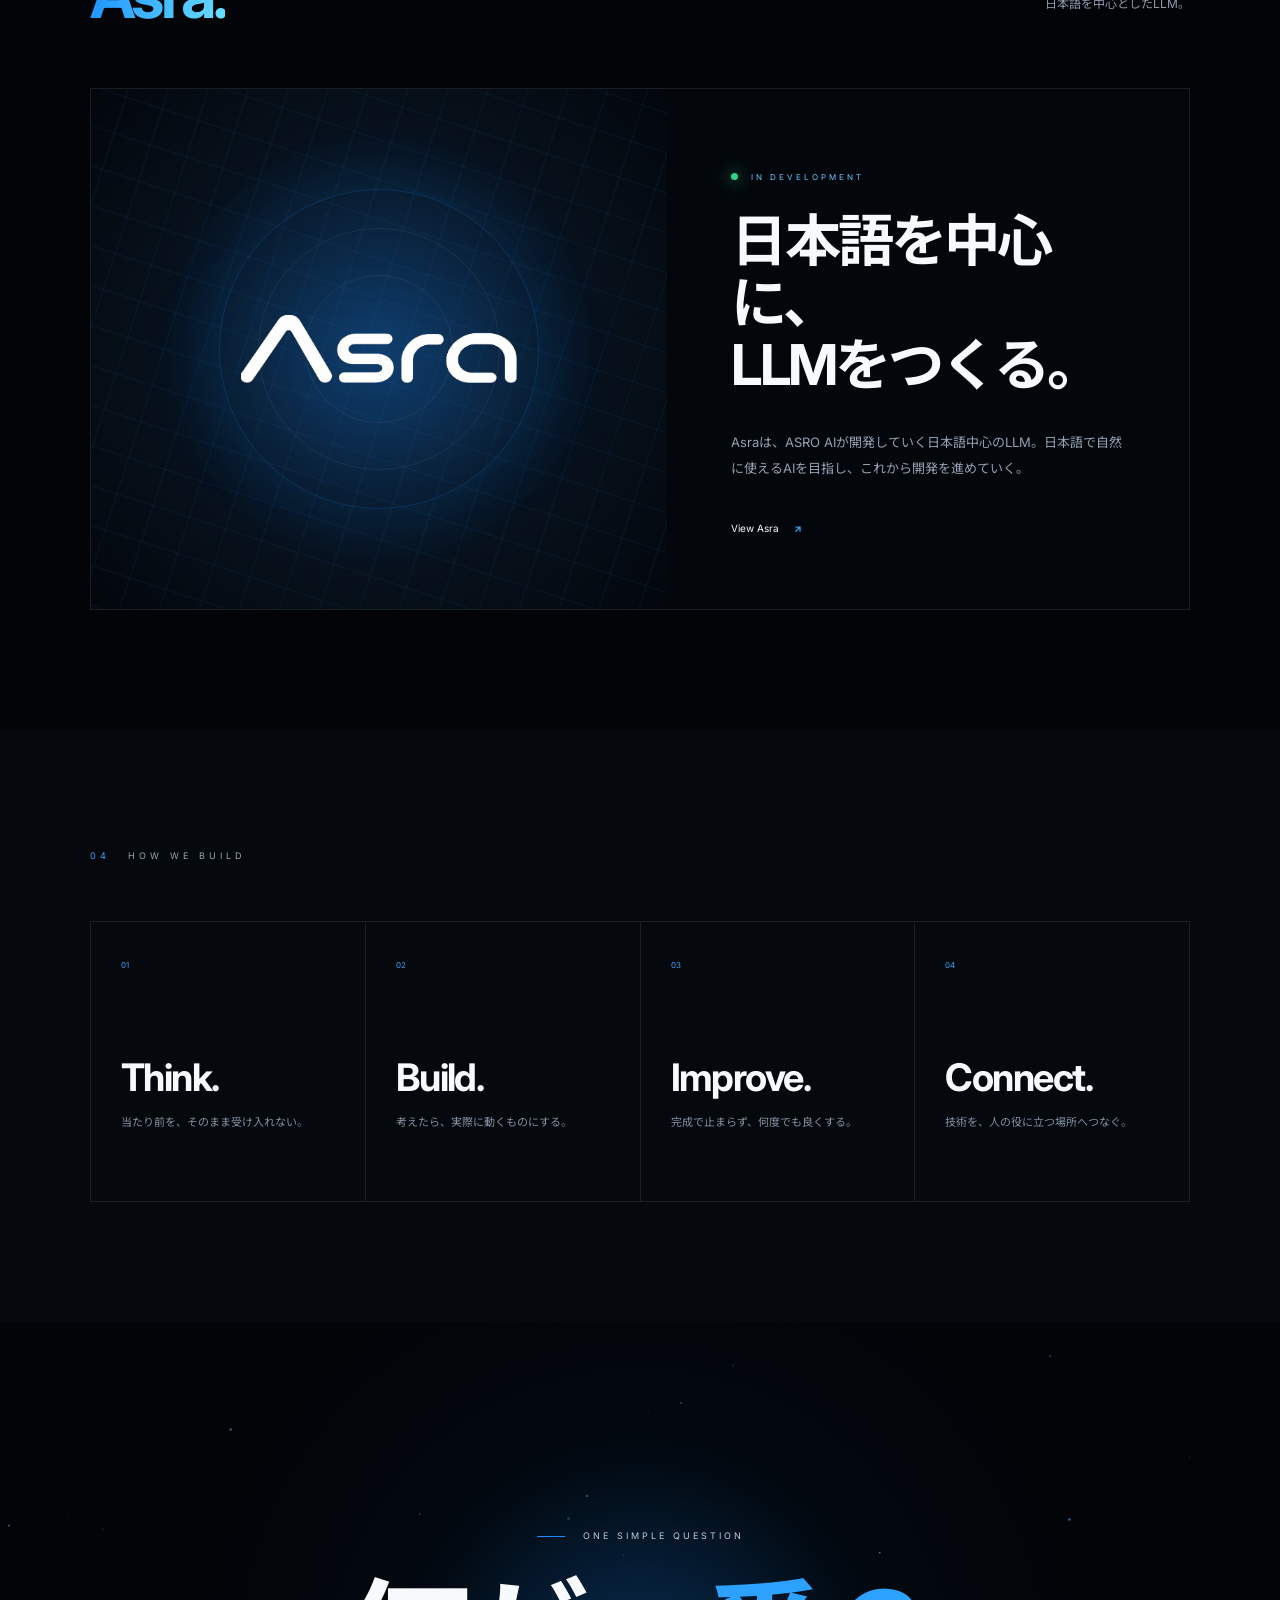
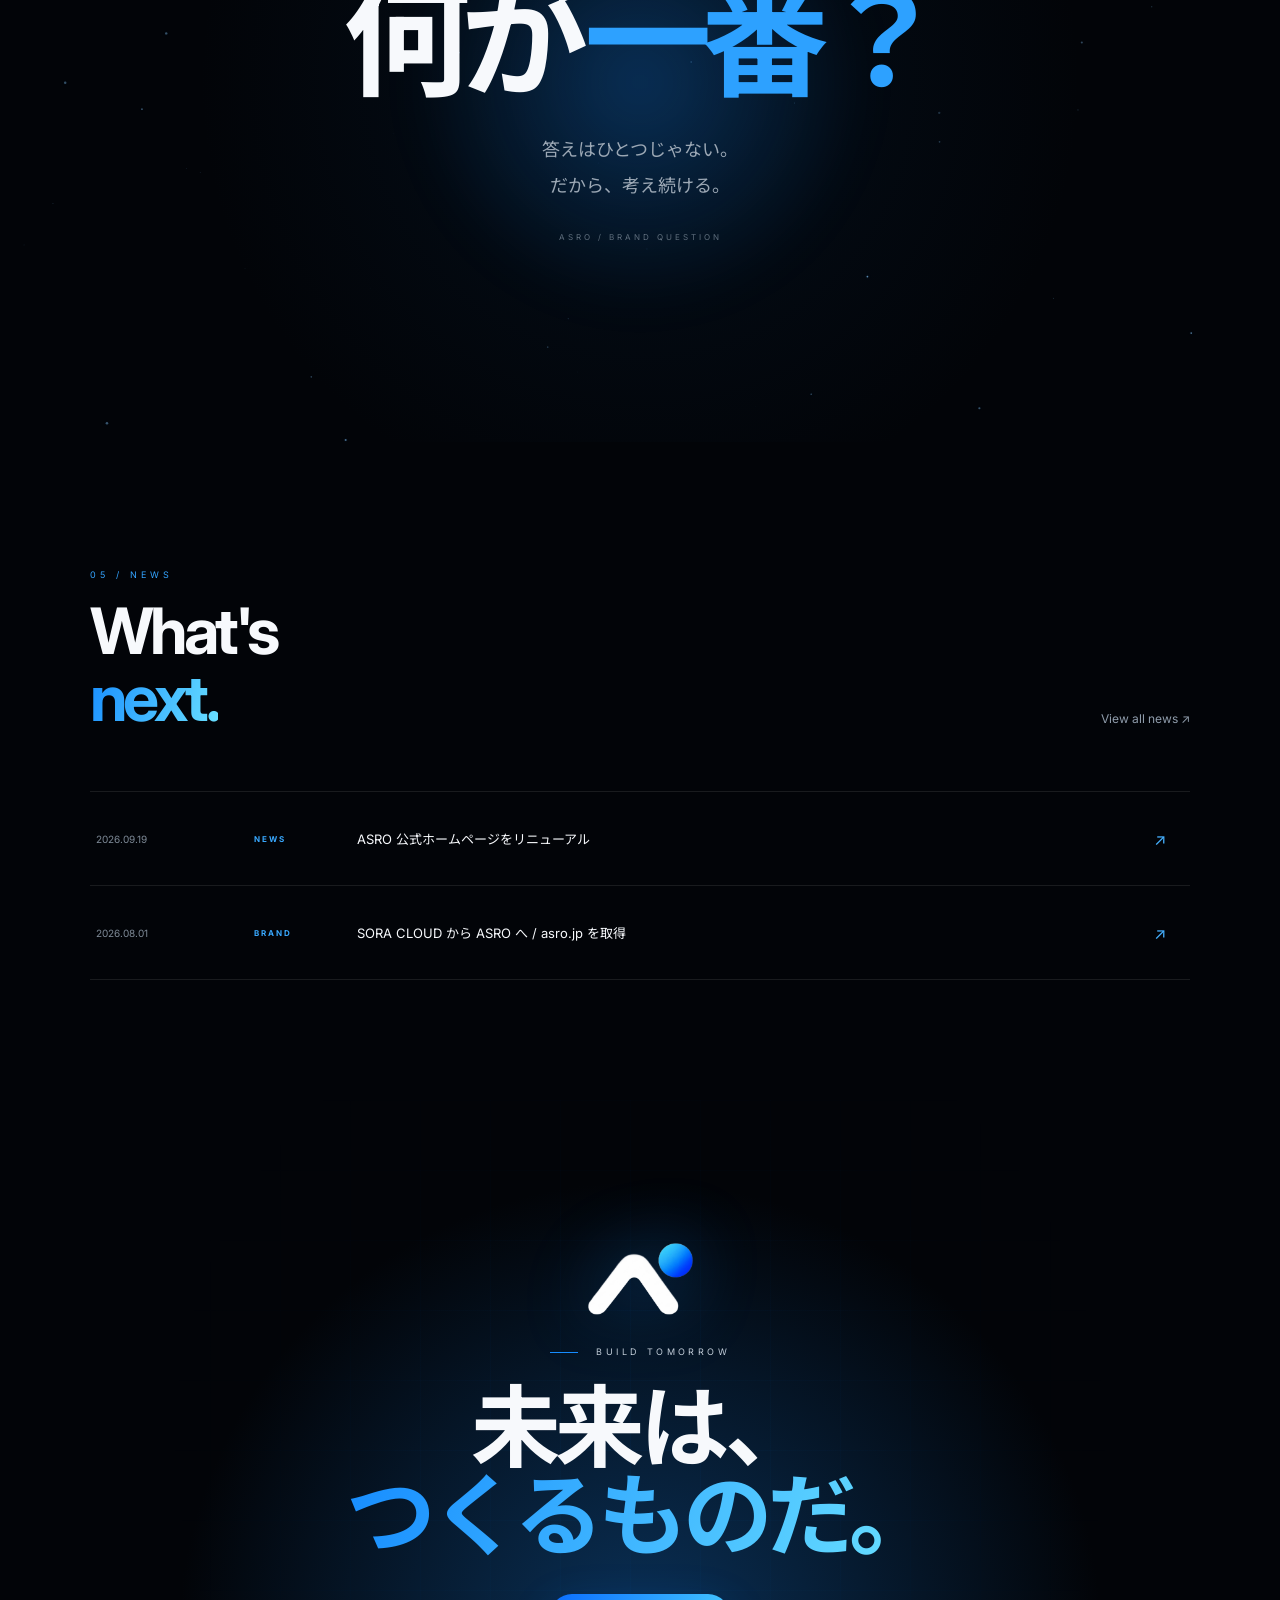
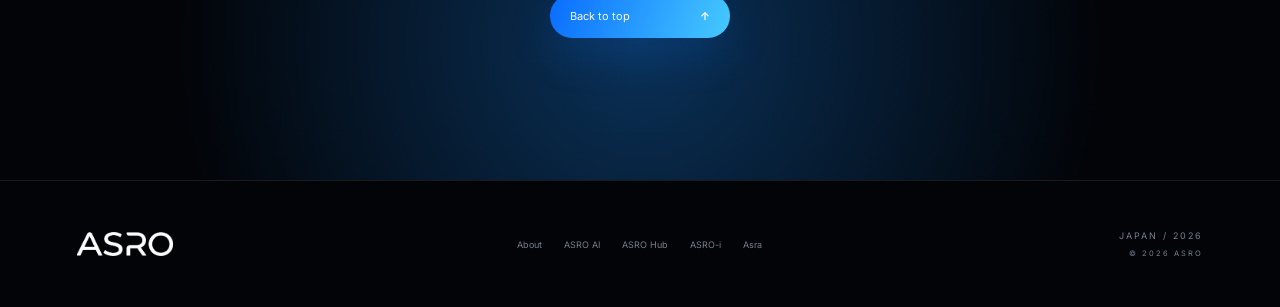
==== commit 6a9188b1: "Refresh animated homepage assets" ====
--- a/index.html
+++ b/index.html
@@ -4,7 +4,7 @@
 <meta name="description" content="ASRO — 日本のために、できることをやる。AI・ソフトウェア・インフラをつくるテクノロジープロジェクト。">
 <meta name="theme-color" content="#020408"><meta property="og:title" content="ASRO | 何が一番？"><meta property="og:description" content="日本のために、できることをやる。">
 <meta property="og:image" content="asro-mark.svg"><title>ASRO | 何が一番？</title>
-<link rel="icon" href="asro-mark.svg" type="image/svg+xml"><link rel="stylesheet" href="style.css?v=20260919-5">
+<link rel="icon" href="asro-mark.svg" type="image/svg+xml"><link rel="stylesheet" href="style.css?v=20260919-8">
 </head><body>
 <div id="loader"><img src="asro-mark.svg" alt=""><span></span></div><div class="progress"></div><div class="noise"></div>
 <header id="header"><a class="brand" href="#top" aria-label="ASRO home"><img src="asro-logo-white.svg" alt="ASRO"></a>
@@ -55,4 +55,4 @@
 <section class="closing"><img class="closing-mark reveal" src="asro-mark.svg" alt=""><p class="eyebrow reveal"><span></span> BUILD TOMORROW</p><h2 class="reveal">未来は、<br><em>つくるものだ。</em></h2><a class="btn primary reveal" href="#top">Back to top <b>↑</b></a></section>
 </main>
 <footer><a href="#top"><img src="asro-logo-white.svg" alt="ASRO"></a><div><a href="about.html">About</a><a href="ai.html">ASRO AI</a><a href="hub.html">ASRO Hub</a><a href="infra.html">ASRO-i</a><a href="asra.html">Asra</a></div><p>JAPAN / 2026<br><small>© 2026 ASRO</small></p></footer>
-<script src="script.js"></script></body></html>+<script src="script.js?v=20260919-8"></script></body></html>
--- a/style.css
+++ b/style.css
@@ -1,207 +1,79 @@
 @import url('https://fonts.googleapis.com/css2?family=Inter:wght@400;500;600;700;800&family=Noto+Sans+JP:wght@400;500;600;700;800&display=swap');
-:root{--bg:#020408;--panel:#060a10;--panel2:#08111d;--text:#f7f9fc;--muted:#9aa8b8;--line:#ffffff16;--blue:#168cff;--cyan:#65dcff}
-*{box-sizing:border-box}html{scroll-behavior:smooth;scroll-padding-top:84px}body{margin:0;background:var(--bg);color:var(--text);font-family:Inter,"Noto Sans JP",sans-serif;overflow-x:hidden}a{color:inherit;text-decoration:none}button{font:inherit}img{display:block;max-width:100%}::selection{background:var(--blue);color:#fff}
-.noise{position:fixed;inset:0;z-index:99;pointer-events:none;opacity:.025;background-image:url("data:image/svg+xml,%3Csvg viewBox='0 0 180 180' xmlns='http://www.w3.org/2000/svg'%3E%3Cfilter id='n'%3E%3CfeTurbulence type='fractalNoise' baseFrequency='.9' numOctaves='4' stitchTiles='stitchTiles'/%3E%3C/filter%3E%3Crect width='100%25' height='100%25' filter='url(%23n)' opacity='.8'/%3E%3C/svg%3E")}
-.progress{position:fixed;z-index:110;left:0;top:0;height:2px;width:0;background:linear-gradient(90deg,var(--blue),var(--cyan));box-shadow:0 0 18px #168cffaa}
-#loader{position:fixed;z-index:200;inset:0;background:#010205;display:grid;place-items:center;transition:.65s opacity,.65s visibility}#loader.done{opacity:0;visibility:hidden}#loader img{width:92px;filter:drop-shadow(0 0 28px #168cff55)}#loader span{position:absolute;width:120px;height:1px;background:#ffffff18;bottom:calc(50% - 78px);overflow:hidden}#loader span:after{content:"";display:block;width:42%;height:100%;background:var(--blue);animation:load 1s ease-in-out infinite}
-header{height:78px;position:fixed;z-index:90;inset:0 0 auto;display:flex;align-items:center;padding:0 5.5vw;border-bottom:1px solid transparent;transition:.35s;background:linear-gradient(#02040888,transparent)}header.scrolled{height:68px;background:#020408e8;backdrop-filter:blur(22px);border-color:var(--line)}.brand img{width:95px;height:28px;object-fit:contain}.brand{display:flex;align-items:center}
-nav{display:flex;gap:34px;margin:auto;font-size:9px;letter-spacing:2.4px;color:#b4bfcb}nav a{transition:.2s}nav a:hover{color:#fff}.head-cta{font-size:9px;letter-spacing:2px;padding:12px 18px;border:1px solid #ffffff2a;border-radius:999px;background:#ffffff05}.head-cta span{color:var(--cyan);margin-left:9px}.menu,.mobile-nav{display:none}
-.hero{position:relative;min-height:100svh;height:900px;max-height:980px;overflow:hidden;padding:130px 7vw 80px;display:flex;align-items:center}.hero:after{content:"";position:absolute;inset:0;background:linear-gradient(90deg,#020408 0%,transparent 45%,#02040833 100%);pointer-events:none}.hero-grid{position:absolute;inset:0;background-image:linear-gradient(#ffffff05 1px,transparent 1px),linear-gradient(90deg,#ffffff05 1px,transparent 1px);background-size:72px 72px;mask-image:linear-gradient(to bottom,#000 0%,transparent 78%)}#stars{position:absolute;inset:0;width:100%;height:100%;opacity:.9}.glow{position:absolute;border-radius:50%;filter:blur(120px)}.glow-a{width:540px;height:430px;right:8%;top:12%;background:#087cff55}.glow-b{width:400px;height:340px;left:35%;bottom:-10%;background:#44d8ff18}
-.hero-copy{position:relative;z-index:3;max-width:760px}.eyebrow{font-size:9px;letter-spacing:4px;color:#c1ccd8}.eyebrow span{display:inline-block;width:30px;height:1px;background:var(--blue);vertical-align:middle;margin-right:12px}.hero h1{font-size:clamp(68px,7.4vw,116px);line-height:.94;letter-spacing:-.065em;margin:22px 0 30px}.hero h1 em,.section-head h2 em,.vision h2 em,.closing h2 em{font-style:normal;background:linear-gradient(110deg,#168cff,#6ae1ff);-webkit-background-clip:text;color:transparent}.hero-lead{font-size:15px;line-height:2;color:#c2ccd7}.actions{display:flex;gap:12px;margin-top:38px}.btn{display:inline-flex;align-items:center;justify-content:space-between;gap:28px;min-width:180px;padding:15px 20px;border-radius:999px;font-size:11px}.primary{background:linear-gradient(110deg,#096cff,#46caff);box-shadow:0 16px 50px #0c75ff30}.secondary{border:1px solid #ffffff2d;background:#ffffff05}.btn b{font-weight:500}
-.hero-brand{position:absolute;z-index:4;right:13%;top:28%;width:250px;text-align:center}.hero-brand>img{width:190px;height:150px;object-fit:contain;margin:auto;filter:drop-shadow(0 0 42px #168cff55)}.hero-brand p{font-size:26px;letter-spacing:10px;margin:14px 0 9px}.hero-brand small{font-size:10px;color:#c0cad6;letter-spacing:3px}.brand-orbit{position:absolute;width:300px;height:300px;border:1px solid #168cff24;border-radius:50%;left:-25px;top:-70px;transform:rotateX(68deg)}.brand-orbit:after{content:"";position:absolute;inset:42px;border:1px solid #ffffff0d;border-radius:50%}.hero-note{position:absolute;z-index:3;right:2.8vw;bottom:42%;writing-mode:vertical-rl;font-size:8px;letter-spacing:3px;color:#5e6d7c}
-.earth{position:absolute;z-index:1;width:116%;height:360px;left:-8%;bottom:-292px;border-radius:50% 50% 0 0;background:radial-gradient(ellipse at 50% 0,#0c3159,#061321 35%,#020408 70%);box-shadow:0 -1px 3px #82dfff,0 -8px 38px #168cff88,0 -60px 140px #087cff30}.earth i{position:absolute;width:13%;height:9px;right:22%;top:-2px;background:#fff;filter:blur(9px);box-shadow:0 0 60px 15px #48baff}
-.ticker{overflow:hidden;border-block:1px solid var(--line);background:#03060a;padding:17px 0}.ticker div{white-space:nowrap;width:max-content;font-size:10px;letter-spacing:4px;color:#6f7e8f;animation:ticker 32s linear infinite}.ticker i{font-style:normal;color:var(--blue);margin:0 26px}
-.section{padding:128px 7vw}.section-index{display:flex;align-items:center;gap:18px;font-size:9px;letter-spacing:4px;color:#9aa7b5}.section-index span,.section-head>div>span{color:#34a4ff}.section-index p{margin:0}
-.vision{position:relative;overflow:hidden}.vision:after{content:"ASRO";position:absolute;right:-1vw;bottom:-80px;font-size:24vw;font-weight:800;letter-spacing:-.09em;color:#ffffff025;line-height:1}.vision-grid{display:grid;grid-template-columns:1.25fr .75fr;gap:8vw;align-items:end;margin-top:82px}.vision h2{font-size:clamp(50px,5.8vw,86px);line-height:1.28;letter-spacing:-.055em;margin:0}.copy{color:#9aa8b8;font-size:13px;line-height:2}.copy .en{color:#e5ebf2;font-size:18px;line-height:1.65;margin-top:0}.three{display:grid;grid-template-columns:repeat(3,1fr);border-block:1px solid var(--line);margin-top:92px}.three div{padding:26px 28px;border-right:1px solid var(--line);display:flex;align-items:end;gap:14px}.three div:last-child{border:0}.three b{font-size:27px}.three span{font-size:8px;color:#687889;letter-spacing:2px}
-.divisions{background:#05080d}.section-head{display:flex;justify-content:space-between;align-items:end;margin-bottom:68px}.section-head>div>span{font-size:9px;letter-spacing:4px}.section-head h2{font-size:clamp(48px,5.3vw,78px);line-height:1.03;letter-spacing:-.06em;margin:15px 0 0}.section-head>p,.section-head>.text-link{font-size:12px;line-height:1.9;color:#8f9cab}.text-link{transition:.2s}.text-link:hover{color:#fff}
-.division-grid{display:grid;grid-template-columns:repeat(3,1fr);border-top:1px solid var(--line);border-left:1px solid var(--line)}.division-card{min-height:460px;padding:32px;border-right:1px solid var(--line);border-bottom:1px solid var(--line);position:relative;overflow:hidden;transition:.35s background,.35s transform;display:flex;flex-direction:column}.division-card:after{content:"";position:absolute;width:220px;height:220px;border-radius:50%;background:#168cff20;filter:blur(70px);right:-90px;bottom:-90px;opacity:0;transition:.35s}.division-card:hover{background:#168cff08;transform:translateY(-3px)}.division-card:hover:after{opacity:1}.division-card .n{font-size:9px;color:#4aaeff;letter-spacing:2px}.division-logo{height:150px;display:flex;align-items:center;margin-top:55px}.division-logo img{max-width:74%;max-height:72px;object-fit:contain;object-position:left center}.division-card>p{font-size:8px;letter-spacing:2px;color:#607183;margin:0 0 20px}.division-card h3{font-size:24px;line-height:1.55;letter-spacing:-.03em;max-width:280px;margin:0}.division-card>b{position:static;display:block;margin-top:auto;padding-top:22px;font-size:9px;line-height:1.5;letter-spacing:1px;color:#73c8ff}
-.asra-panel{display:grid;grid-template-columns:1.15fr .85fr;min-height:620px;border:1px solid var(--line);background:#03070c;overflow:hidden}.asra-visual{min-height:620px;position:relative;display:flex;align-items:center;justify-content:center;background:radial-gradient(circle at 50% 50%,#0f3b68,#07101b 55%,#03070c 75%)}.asra-visual:before{content:"";position:absolute;inset:-30%;background-image:linear-gradient(#168cff15 1px,transparent 1px),linear-gradient(90deg,#168cff15 1px,transparent 1px);background-size:38px 38px;transform:perspective(600px) rotateX(58deg) rotateZ(-18deg)}.asra-visual img{position:relative;z-index:2;width:48%;filter:drop-shadow(0 20px 60px #168cff55)}.rings{position:absolute;width:340px;height:340px;border:1px solid #168cff3b;border-radius:50%;box-shadow:0 0 90px #168cff15}.rings:before,.rings:after{content:"";position:absolute;border:1px solid #ffffff12;border-radius:50%;inset:38px}.rings:after{inset:88px}.asra-copy{padding:70px 6vw;display:flex;flex-direction:column;justify-content:center}.status{font-size:8px;letter-spacing:3px;color:#63c8ff}.status i{display:inline-block;width:7px;height:7px;border-radius:50%;background:#30d38a;box-shadow:0 0 15px #30d38a;margin-right:9px}.asra-copy h3{font-size:clamp(42px,4.6vw,70px);line-height:1.08;letter-spacing:-.055em;margin:22px 0}.asra-copy>p:not(.status){font-size:13px;line-height:2;color:#94a2b1}.asra-copy>span{font-size:10px;margin-top:35px}.asra-copy>span b{color:#3bb0ff;margin-left:14px}
-.principles{background:#05080d}.principle-grid{display:grid;grid-template-columns:repeat(4,1fr);border-top:1px solid var(--line);border-left:1px solid var(--line);margin-top:68px}.principle{min-height:300px;padding:32px;border-right:1px solid var(--line);border-bottom:1px solid var(--line)}.principle>span{font-size:8px;color:#37a9ff}.principle h3{font-size:40px;letter-spacing:-.05em;margin:94px 0 14px}.principle p{font-size:11px;line-height:1.8;color:#8391a1}
-.question{min-height:780px;position:relative;overflow:hidden;display:flex;flex-direction:column;align-items:center;justify-content:center;text-align:center}.question>*:not(canvas):not(.question-glow){position:relative;z-index:2}#particles{position:absolute;inset:0;width:100%;height:100%}.question-glow{position:absolute;width:460px;height:460px;border-radius:50%;background:radial-gradient(circle,#168cff44,transparent 70%);filter:blur(30px)}.question h2{font-size:clamp(78px,11vw,160px);letter-spacing:-.09em;margin:20px 0}.question h2 span{color:#2da1ff}.question>p:nth-of-type(2){color:#9ca8b5;line-height:2}.question small{font-size:7px;color:#5f6e7d;letter-spacing:3px;margin-top:25px}
-.news-list{border-top:1px solid var(--line)}.news-list a{display:grid;grid-template-columns:150px 95px 1fr 34px;align-items:center;padding:25px 6px;border-bottom:1px solid var(--line);transition:.25s}.news-list a:hover{padding-left:16px;background:#ffffff03}.news-list time{font-size:10px;color:#7f8b98}.news-list b{font-size:8px;color:#39a9ff;letter-spacing:2px}.news-list p{font-size:13px}.news-list span{color:#45b0ff}
-.closing{min-height:760px;padding:100px 7vw;display:flex;flex-direction:column;align-items:center;justify-content:center;text-align:center;position:relative;overflow:hidden;background:radial-gradient(circle at 50% 80%,#0a3158,#020408 52%)}.closing:before{content:"";position:absolute;inset:0;background-image:linear-gradient(#168cff09 1px,transparent 1px),linear-gradient(90deg,#168cff09 1px,transparent 1px);background-size:70px 70px;mask-image:radial-gradient(circle,#000,transparent 68%)}.closing>*{position:relative;z-index:2}.closing-mark{width:110px;margin-bottom:22px;filter:drop-shadow(0 0 35px #168cff55)}.closing h2{font-size:clamp(62px,7.8vw,112px);line-height:.95;letter-spacing:-.07em;margin:18px 0 35px}
-footer{display:grid;grid-template-columns:1fr 2fr 1fr;align-items:center;padding:52px 6vw;border-top:1px solid var(--line);font-size:9px;color:#73808e}footer>a img{width:100px}footer>div{display:flex;justify-content:center;gap:24px}footer>div a:hover{color:#fff}footer>p{text-align:right;line-height:1.9;letter-spacing:2px;margin:0}
-.reveal{opacity:0;transform:translateY(26px);transition:opacity .85s cubic-bezier(.2,.8,.2,1),transform .85s cubic-bezier(.2,.8,.2,1)}.reveal.visible{opacity:1;transform:none}
+:root{--bg:#020408;--panel:#05080d;--text:#f7f9fc;--muted:#96a4b4;--line:#ffffff17;--blue:#168cff;--cyan:#65dcff}
+*{box-sizing:border-box}html{scroll-behavior:smooth;scroll-padding-top:78px}body{margin:0;background:var(--bg);color:var(--text);font-family:Inter,"Noto Sans JP",sans-serif;overflow-x:hidden}a{color:inherit;text-decoration:none}button{font:inherit}img{display:block;max-width:100%}::selection{background:var(--blue);color:#fff}
+.noise{position:fixed;inset:0;z-index:99;pointer-events:none;opacity:.024;background-image:url("data:image/svg+xml,%3Csvg viewBox='0 0 180 180' xmlns='http://www.w3.org/2000/svg'%3E%3Cfilter id='n'%3E%3CfeTurbulence type='fractalNoise' baseFrequency='.9' numOctaves='4' stitchTiles='stitch'/%3E%3C/filter%3E%3Crect width='100%25' height='100%25' filter='url(%23n)' opacity='.8'/%3E%3C/svg%3E")}.progress{position:fixed;z-index:110;left:0;top:0;width:0;height:2px;background:linear-gradient(90deg,var(--blue),var(--cyan));box-shadow:0 0 18px #168cffaa}
+#loader{position:fixed;z-index:200;inset:0;background:#010205;display:grid;place-items:center;transition:.6s opacity,.6s visibility}#loader.done{opacity:0;visibility:hidden}#loader img{width:92px;filter:drop-shadow(0 0 30px #168cff55)}#loader span{position:absolute;bottom:calc(50% - 78px);width:120px;height:1px;background:#ffffff18;overflow:hidden}#loader span:after{content:"";display:block;width:42%;height:100%;background:var(--blue);animation:load 1s ease-in-out infinite}
+header{height:76px;position:fixed;z-index:90;inset:0 0 auto;display:flex;align-items:center;padding:0 5vw;background:linear-gradient(#020408d8,#02040880);border-bottom:1px solid transparent;transition:.3s}header.scrolled{height:66px;background:#020408ed;backdrop-filter:blur(20px);border-color:var(--line)}.brand{display:flex;align-items:center}.brand img{width:96px;height:28px;object-fit:contain}nav{display:flex;gap:30px;margin:auto;font-size:9px;letter-spacing:2.2px;color:#b4bfcb}nav a:hover{color:#fff}.head-cta{font-size:9px;letter-spacing:2px;padding:12px 18px;border:1px solid #ffffff2a;border-radius:999px;background:#ffffff05}.head-cta span{color:var(--cyan);margin-left:8px}.menu,.mobile-nav{display:none}
+.hero{position:relative;min-height:820px;height:100svh;max-height:980px;padding:120px 7vw 84px;display:grid;grid-template-columns:minmax(0,1.2fr) minmax(250px,.8fr);gap:4vw;align-items:center;overflow:hidden}.hero>*{position:relative;z-index:2}#stars{position:absolute;z-index:0;inset:0;width:100%;height:100%;opacity:.85}.hero-grid{position:absolute;z-index:0;inset:0;background-image:linear-gradient(#ffffff05 1px,transparent 1px),linear-gradient(90deg,#ffffff05 1px,transparent 1px);background-size:72px 72px;mask-image:linear-gradient(#000,transparent 80%)}.glow{position:absolute;z-index:0;border-radius:50%;filter:blur(120px)}.glow-a{width:520px;height:420px;right:4%;top:12%;background:#087cff44}.glow-b{width:380px;height:320px;left:35%;bottom:-8%;background:#44d8ff16}.hero-copy{min-width:0;max-width:760px}.eyebrow{font-size:9px;letter-spacing:3.4px;color:#c1ccd8}.eyebrow span{display:inline-block;width:28px;height:1px;background:var(--blue);vertical-align:middle;margin-right:12px}.hero h1{font-size:clamp(64px,7vw,112px);line-height:.96;letter-spacing:-.06em;margin:22px 0 30px}.hero h1 em,.section-head h2 em,.vision h2 em,.closing h2 em{font-style:normal;background:linear-gradient(110deg,#168cff,#6ae1ff);-webkit-background-clip:text;color:transparent}.hero-lead{font-size:15px;line-height:2;color:#c5ced8}.actions{display:flex;gap:12px;flex-wrap:wrap;margin-top:34px}.btn{display:inline-flex;align-items:center;justify-content:space-between;gap:24px;min-width:180px;padding:15px 20px;border-radius:999px;font-size:11px}.primary{background:linear-gradient(110deg,#096cff,#46caff);box-shadow:0 14px 46px #0b76ff30}.secondary{border:1px solid #ffffff2e;background:#ffffff05}.hero-brand{position:relative;inset:auto;justify-self:center;width:min(250px,100%);text-align:center;will-change:auto}.hero-brand>img{width:185px;height:145px;object-fit:contain;margin:auto;filter:drop-shadow(0 0 42px #168cff55)}.hero-brand p{font-size:25px;letter-spacing:9px;margin:15px 0 10px}.hero-brand small{font-size:10px;color:#b9c4cf;letter-spacing:3px}.brand-orbit{position:absolute;z-index:-1;width:280px;height:280px;border:1px solid #168cff24;border-radius:50%;left:50%;top:50%;transform:translate(-50%,-62%) rotateX(68deg)}.brand-orbit:after{content:"";position:absolute;inset:40px;border:1px solid #ffffff0d;border-radius:50%}.hero-note{position:absolute;z-index:3;right:2.8vw;bottom:40%;writing-mode:vertical-rl;font-size:8px;letter-spacing:3px;color:#5e6d7c}.earth{position:absolute;z-index:1;width:116%;height:350px;left:-8%;bottom:-292px;border-radius:50% 50% 0 0;background:radial-gradient(ellipse at 50% 0,#0c3159,#061321 35%,#020408 70%);box-shadow:0 -1px 3px #82dfff,0 -8px 38px #168cff88,0 -60px 140px #087cff30}.earth i{position:absolute;width:13%;height:9px;right:22%;top:-2px;background:#fff;filter:blur(9px);box-shadow:0 0 60px 15px #48baff}
+.ticker{overflow:hidden;border-block:1px solid var(--line);background:#03060a;padding:17px 0}.ticker div{width:max-content;white-space:nowrap;font-size:10px;letter-spacing:4px;color:#6f7e8f;animation:ticker 32s linear infinite}.ticker i{font-style:normal;color:var(--blue);margin:0 26px}
+.section{padding:120px 7vw}.section-index{display:flex;align-items:center;gap:18px;font-size:9px;letter-spacing:4px;color:#9aa7b5}.section-index span,.section-head>div>span{color:#34a4ff}.section-index p{margin:0}
+.vision{position:relative;overflow:hidden}.vision-grid{display:grid;grid-template-columns:minmax(0,1.15fr) minmax(280px,.85fr);gap:7vw;align-items:end;margin-top:70px}.vision h2{font-size:clamp(48px,5.3vw,82px);line-height:1.25;letter-spacing:-.05em;margin:0}.copy{color:#9aa8b8;font-size:13px;line-height:2}.copy .en{color:#e4eaf1;font-size:18px;line-height:1.7}.copy strong{color:#fff}.three{display:grid;grid-template-columns:repeat(3,minmax(0,1fr));border-block:1px solid var(--line);margin-top:76px}.three div{min-width:0;padding:26px;border-right:1px solid var(--line);display:flex;align-items:end;gap:13px}.three div:last-child{border-right:0}.three b{font-size:26px}.three span{font-size:8px;letter-spacing:2px;color:#687889}.manifesto-band{margin-top:70px;padding-top:54px;border-top:1px solid var(--line);display:grid;grid-template-columns:.65fr 1.35fr;gap:18px 7vw}.manifesto-band>p{font-size:9px;letter-spacing:3px;color:#5ebcff;margin:8px 0}.manifesto-band h3{font-size:clamp(36px,4vw,60px);line-height:1.18;letter-spacing:-.04em;margin:0}.manifesto-band>span{grid-column:2;color:#9ca9b8;font-size:13px;line-height:2}
+.divisions,.principles{background:var(--panel)}.section-head{display:flex;justify-content:space-between;align-items:end;gap:40px;margin-bottom:60px}.section-head>div{min-width:0}.section-head>div>span{font-size:9px;letter-spacing:4px}.section-head h2{font-size:clamp(46px,5vw,76px);line-height:1.05;letter-spacing:-.055em;margin:15px 0 0}.section-head>p,.section-head>.text-link{font-size:12px;line-height:1.9;color:#8f9cab;flex:0 0 auto}.division-grid{display:grid;grid-template-columns:repeat(3,minmax(0,1fr));border-top:1px solid var(--line);border-left:1px solid var(--line)}.division-card{min-width:0;min-height:430px;padding:30px;border-right:1px solid var(--line);border-bottom:1px solid var(--line);display:flex;flex-direction:column;overflow:hidden;transition:.25s background,.25s transform}.division-card:hover{background:#168cff08;transform:translateY(-2px)}.division-card .n{font-size:9px;color:#4aaeff;letter-spacing:2px}.division-logo{height:125px;display:flex;align-items:center;margin-top:34px}.division-logo img{max-width:76%;max-height:68px;object-fit:contain;object-position:left center}.division-card>p{font-size:8px;letter-spacing:2px;color:#607183;margin:0 0 14px}.division-card h3{font-size:23px;line-height:1.5;letter-spacing:-.02em;margin:0}.division-card>b{position:static;margin-top:auto;padding-top:22px;font-size:9px;line-height:1.5;letter-spacing:1px;color:#73c8ff}
+.asra-panel{display:grid;grid-template-columns:minmax(0,1.05fr) minmax(320px,.95fr);border:1px solid var(--line);overflow:hidden;background:#03070c}.asra-visual{min-height:520px;display:flex;align-items:center;justify-content:center;position:relative;overflow:hidden;background:radial-gradient(circle,#0f3b68,#07101b 58%,#03070c)}.asra-visual:before{content:"";position:absolute;inset:-25%;background-image:linear-gradient(#168cff14 1px,transparent 1px),linear-gradient(90deg,#168cff14 1px,transparent 1px);background-size:38px 38px;transform:rotate(18deg)}.asra-visual img{position:relative;z-index:2;width:min(48%,300px);filter:drop-shadow(0 20px 60px #168cff55)}.rings{position:absolute;width:320px;height:320px;border:1px solid #168cff33;border-radius:50%;box-shadow:0 0 80px #168cff15}.rings:before,.rings:after{content:"";position:absolute;inset:38px;border:1px solid #ffffff10;border-radius:50%}.rings:after{inset:85px}.asra-copy{padding:64px 5vw;display:flex;flex-direction:column;justify-content:center;min-width:0}.status{font-size:8px;color:#63c8ff;letter-spacing:3px}.status i{display:inline-block;width:7px;height:7px;border-radius:50%;background:#30d38a;box-shadow:0 0 15px #30d38a;margin-right:8px}.asra-copy h3{font-size:clamp(40px,4.4vw,68px);line-height:1.1;letter-spacing:-.05em;margin:20px 0}.asra-copy>p:not(.status){font-size:13px;line-height:2;color:#94a2b1}.asra-copy>span{font-size:10px;margin-top:28px}.asra-copy>span b{color:#3bb0ff;margin-left:12px}
+.principle-grid{display:grid;grid-template-columns:repeat(4,minmax(0,1fr));border-top:1px solid var(--line);border-left:1px solid var(--line);margin-top:60px}.principle{min-width:0;min-height:280px;padding:30px;border-right:1px solid var(--line);border-bottom:1px solid var(--line)}.principle>span{font-size:8px;color:#37a9ff}.principle h3{font-size:38px;margin:82px 0 13px;letter-spacing:-.04em}.principle p{font-size:11px;line-height:1.8;color:#8391a1}
+.question{position:relative;min-height:720px;padding:110px max(24px,6vw);display:flex;flex-direction:column;align-items:center;justify-content:center;text-align:center;overflow:hidden;background:radial-gradient(circle at 50% 50%,#092d5040,transparent 60%)}.question>*:not(canvas):not(.question-glow){position:relative;z-index:2}#particles{position:absolute;z-index:0;inset:0;width:100%;height:100%}.question-glow{position:absolute;z-index:0;width:460px;height:460px;border-radius:50%;background:radial-gradient(circle,#168cff44,transparent 70%);filter:blur(24px)}.question .eyebrow{max-width:100%;font-size:9px;letter-spacing:3px}.question h2{display:flex;align-items:baseline;justify-content:center;gap:.04em;width:100%;max-width:100%;font-size:clamp(72px,10vw,150px);line-height:1;letter-spacing:-.08em;margin:26px 0 28px;white-space:nowrap}.question h2 .q-main{color:#f7f9fc}.question h2 .q-accent{color:#2da1ff}.question>p:nth-of-type(2){margin:0;font-size:18px;line-height:2;color:#9ca8b5}.question small{margin-top:28px;font-size:8px;letter-spacing:3px;color:#5f6e7d}
+.news-list{border-top:1px solid var(--line)}.news-list a{display:grid;grid-template-columns:150px 95px minmax(0,1fr) 30px;gap:8px;align-items:center;padding:24px 6px;border-bottom:1px solid var(--line);transition:.2s background,.2s padding}.news-list a:hover{padding-left:14px;background:#ffffff03}.news-list time{font-size:10px;color:#7f8b98}.news-list b{font-size:8px;color:#39a9ff;letter-spacing:2px}.news-list p{min-width:0;font-size:13px}.news-list span{color:#45b0ff}
+.closing{min-height:680px;padding:100px 7vw;display:flex;flex-direction:column;align-items:center;justify-content:center;text-align:center;position:relative;overflow:hidden;background:radial-gradient(circle at 50% 80%,#0a3158,#020408 55%)}.closing:before{content:"";position:absolute;inset:0;background-image:linear-gradient(#168cff09 1px,transparent 1px),linear-gradient(90deg,#168cff09 1px,transparent 1px);background-size:70px 70px;mask-image:radial-gradient(circle,#000,transparent 68%)}.closing>*{position:relative;z-index:2}.closing-mark{width:105px;margin-bottom:22px;filter:drop-shadow(0 0 34px #168cff55)}.closing h2{font-size:clamp(58px,7vw,106px);line-height:.98;letter-spacing:-.06em;margin:18px 0 34px}
+footer{display:grid;grid-template-columns:1fr 2fr 1fr;align-items:center;padding:46px 6vw;border-top:1px solid var(--line);font-size:9px;color:#74818e}footer>a img{width:96px}footer>div{display:flex;justify-content:center;gap:22px}footer>p{text-align:right;line-height:1.9;letter-spacing:2px;margin:0}
+.reveal{opacity:0;transform:translateY(24px);transition:.8s opacity,.8s transform}.reveal.visible{opacity:1;transform:none}
 @keyframes load{0%{transform:translateX(-110%)}100%{transform:translateX(340%)}}@keyframes ticker{to{transform:translateX(-50%)}}
-@media(max-width:900px){
-html{scroll-padding-top:72px}header{height:70px;padding:0 5vw;background:#020408e8;backdrop-filter:blur(18px);border-bottom:1px solid var(--line)}header.scrolled{height:64px}nav,.head-cta{display:none}.menu{display:block;margin-left:auto;width:44px;height:44px;border:0;background:none;padding:10px}.menu i{display:block;height:1px;background:#fff;margin:7px 0;transition:.25s}.menu.open i:first-child{transform:translateY(4px) rotate(45deg)}.menu.open i:last-child{transform:translateY(-4px) rotate(-45deg)}.mobile-nav{position:fixed;z-index:80;inset:0;background:#020408f4;backdrop-filter:blur(24px);display:flex;flex-direction:column;justify-content:center;padding:12vw;gap:28px;opacity:0;visibility:hidden;transition:.3s}.mobile-nav.open{opacity:1;visibility:visible}.mobile-nav a{font-size:34px;font-weight:600;letter-spacing:-.04em}
-.hero{height:auto;max-height:none;min-height:940px;padding:118px 7vw 60px;align-items:flex-start}.hero:after{background:linear-gradient(#02040822,#020408aa 75%,#020408)}.hero-copy{width:100%}.hero h1{font-size:clamp(50px,13vw,72px);line-height:1}.hero-lead{font-size:14px;line-height:1.9;color:#d0d8e2}.actions{flex-wrap:wrap}.hero-brand{top:auto;bottom:150px;right:50%;transform:translateX(50%);width:210px}.hero-brand>img{width:150px;height:110px}.hero-brand p{font-size:20px;margin-top:10px}.brand-orbit{width:235px;height:235px;left:-13px;top:-62px}.hero-note{display:none}.earth{height:260px;bottom:-220px}
-.section{padding:92px 6vw}.vision-grid{grid-template-columns:1fr;gap:48px;margin-top:52px}.vision h2{font-size:clamp(42px,10vw,62px)}.three{grid-template-columns:1fr;margin-top:58px}.three div{border-right:0;border-bottom:1px solid var(--line)}.section-head{display:block;margin-bottom:46px}.section-head>p,.section-head>.text-link{display:block;margin-top:24px}.division-grid{grid-template-columns:1fr}.division-card{min-height:320px}.division-logo{height:105px;margin-top:34px}.division-logo img{max-width:62%;max-height:58px}.division-card h3{font-size:22px}.asra-panel{grid-template-columns:1fr}.asra-visual{min-height:380px}.asra-copy{padding:48px 7vw}.principle-grid{grid-template-columns:1fr 1fr}.principle{min-height:230px}.principle h3{margin-top:55px}.news-list a{grid-template-columns:96px 1fr 28px}.news-list b{display:none}.news-list p{font-size:11px}.question{min-height:650px}.closing{min-height:650px}footer{grid-template-columns:1fr 1fr}footer>div{display:none}
+@media(max-width:1100px){nav{gap:18px}.hero{grid-template-columns:minmax(0,1.1fr) minmax(220px,.9fr);gap:2vw;padding-inline:5vw}.hero h1{font-size:clamp(54px,6.4vw,76px)}.hero-brand>img{width:150px;height:116px}.hero-brand p{font-size:21px}.brand-orbit{width:230px;height:230px}.hero-note{display:none}.vision-grid{gap:5vw}.division-card{padding:24px}.division-logo img{max-width:84%}.division-card h3{font-size:20px}.principle{padding:24px}.principle h3{font-size:32px}.section-head{gap:24px}.asra-copy{padding:50px 4vw}footer{grid-template-columns:1fr 2.4fr 1fr}footer>div{gap:14px}}
+@media(max-width:800px){html{scroll-padding-top:68px}header{height:68px;padding:0 5vw;background:#020408ed;backdrop-filter:blur(18px);border-color:var(--line)}header.scrolled{height:64px}nav,.head-cta{display:none}.menu{display:block;margin-left:auto;width:44px;height:44px;background:none;border:0;padding:10px}.menu i{display:block;height:1px;background:#fff;margin:7px 0;transition:.2s}.menu.open i:first-child{transform:translateY(4px) rotate(45deg)}.menu.open i:last-child{transform:translateY(-4px) rotate(-45deg)}.mobile-nav{position:fixed;z-index:80;inset:0;background:#020408f4;backdrop-filter:blur(24px);display:flex;flex-direction:column;justify-content:center;padding:12vw;gap:28px;opacity:0;visibility:hidden;transition:.3s}.mobile-nav.open{opacity:1;visibility:visible}.mobile-nav a{font-size:34px;font-weight:600;letter-spacing:-.04em}
+.hero{height:auto;max-height:none;min-height:880px;padding:108px 6vw 80px;grid-template-columns:1fr;grid-template-rows:auto auto;gap:54px;align-content:center}.hero-copy{max-width:620px}.hero h1{font-size:clamp(48px,12vw,68px)}.hero-lead{font-size:14px;line-height:1.9}.hero-brand{justify-self:center}.hero-brand>img{width:145px;height:108px}.hero-brand p{font-size:20px;margin-top:10px}.brand-orbit{width:220px;height:220px}.earth{height:240px;bottom:-205px}.ticker div{font-size:9px;letter-spacing:3px}.section{padding:88px 6vw}.vision-grid{grid-template-columns:1fr;gap:36px;margin-top:48px}.vision h2{font-size:clamp(40px,9vw,58px)}.three{grid-template-columns:1fr;margin-top:52px}.three div{border-right:0;border-bottom:1px solid var(--line)}.manifesto-band{grid-template-columns:1fr;margin-top:48px;padding-top:40px}.manifesto-band>span{grid-column:auto}.section-head{display:block;margin-bottom:42px}.section-head>p,.section-head>.text-link{display:block;margin-top:20px}.division-grid{grid-template-columns:1fr}.division-card{min-height:0;padding:28px}.division-logo{height:94px;margin-top:18px}.division-card>b{margin-top:16px;padding-top:0}.asra-panel{grid-template-columns:1fr}.asra-visual{min-height:330px}.asra-copy{padding:44px 7vw}.principle-grid{grid-template-columns:repeat(2,minmax(0,1fr))}.principle{min-height:210px}.principle h3{margin-top:48px}.question{min-height:620px;padding:90px 6vw}.question .eyebrow{font-size:8px;letter-spacing:2px;white-space:normal}.question h2{font-size:clamp(44px,12vw,58px);letter-spacing:-.06em;margin:24px 0;white-space:nowrap}.question>p:nth-of-type(2){font-size:16px}.question small{font-size:7px;letter-spacing:2px}.news-list a{grid-template-columns:92px minmax(0,1fr) 24px}.news-list b{display:none}.news-list p{font-size:11px}.closing{min-height:620px}.closing h2{font-size:clamp(48px,11vw,68px)}footer{grid-template-columns:1fr 1fr}footer>div{display:none}}
+@media(max-width:480px){.brand img{width:86px}.hero{min-height:840px;padding:98px 6vw 72px}.hero h1{font-size:46px}.hero-lead br{display:none}.actions{gap:10px}.btn{width:100%;max-width:310px}.hero-brand>img{width:138px}.section{padding:74px 6vw}.vision h2{font-size:38px}.copy .en{font-size:16px}.manifesto-band h3{font-size:32px}.section-head h2{font-size:40px}.division-card{padding:24px}.division-logo{height:82px}.division-logo img{max-width:82%;max-height:58px}.division-card h3{font-size:19px}.asra-visual{min-height:280px}.asra-visual img{width:58%}.rings{width:235px;height:235px}.asra-copy h3{font-size:38px}.principle-grid{grid-template-columns:1fr}.principle{min-height:180px}.principle h3{margin-top:32px}.question{min-height:580px;padding:78px 24px}.question h2{font-size:clamp(40px,12.2vw,52px);gap:.02em}.question>p:nth-of-type(2){font-size:15px}.news-list a{grid-template-columns:82px minmax(0,1fr)}.news-list a>span{display:none}.closing h2{font-size:48px}footer{padding:40px 6vw}}
+@media(prefers-reduced-motion:reduce){html{scroll-behavior:auto}.ticker div,#loader span:after{animation:none}.reveal{opacity:1;transform:none;transition:none}}
+/* ambient motion: subtle, slow, and brand-safe */
+.brand-orbit{
+  animation:orbitDrift 34s linear infinite;
+  transform-origin:50% 50%;
 }
-@media(max-width:520px){
-.brand img{width:86px}.hero{min-height:900px;padding-top:106px}.hero h1{font-size:48px}.hero-lead br{display:none}.actions{gap:10px}.btn{width:100%;max-width:320px}.hero-brand{bottom:140px}.hero-brand>img{width:145px}.ticker div{font-size:9px;letter-spacing:3px}.section{padding:78px 6vw}.vision h2{font-size:39px}.copy .en{font-size:16px}.division-card{padding:28px;min-height:300px}.division-card>b{left:28px;bottom:28px}.asra-visual{min-height:310px}.rings{width:240px;height:240px}.asra-visual img{width:58%}.asra-copy h3{font-size:42px}.principle-grid{grid-template-columns:1fr}.principle{min-height:190px}.principle h3{margin-top:35px}.question h2{font-size:62px}.news-list a{grid-template-columns:84px 1fr}.news-list a>span{display:none}.closing h2{font-size:52px}footer{padding:42px 6vw}
+.brand-orbit:after{
+  animation:orbitPulse 8s ease-in-out infinite;
 }
-@media(prefers-reduced-motion:reduce){html{scroll-behavior:auto}.ticker div,#loader span:after{animation:none}.reveal{opacity:1;transform:none;transition:none}}
-/* layout hardening + ASRO manifesto */
-.copy strong{color:#f7f9fc;font-weight:700}
-.manifesto-band{position:relative;z-index:2;margin-top:74px;padding:62px 0 20px;border-top:1px solid var(--line);display:grid;grid-template-columns:.65fr 1.35fr;column-gap:7vw;row-gap:18px}
-.manifesto-band>p{margin:8px 0 0;font-size:9px;letter-spacing:3px;color:#5ebcff}
-.manifesto-band h3{margin:0;font-size:clamp(36px,4.2vw,62px);line-height:1.16;letter-spacing:-.05em}
-.manifesto-band>span{grid-column:2;font-size:13px;line-height:2;color:#9ca9b8}
-@media(min-width:901px) and (max-width:1280px){
- header{padding-inline:4vw}
- nav{gap:22px}
- .hero{padding-inline:6vw}
- .hero-copy{max-width:58%}
- .hero h1{font-size:clamp(58px,6.2vw,78px)}
- .hero-brand{right:6%;top:32%;width:195px}
- .hero-brand>img{width:148px;height:112px}
- .hero-brand p{font-size:21px;letter-spacing:7px}
- .brand-orbit{width:235px;height:235px;left:-20px;top:-56px}
- .hero-note{display:none}
- .division-card{padding:27px;min-height:430px}
- .division-card>b{left:27px;bottom:27px}
- .division-logo img{max-width:82%}
- footer{grid-template-columns:1fr 2.4fr 1fr}
- footer>div{gap:16px}
+.hero-brand>img{
+  animation:brandFloat 7.5s ease-in-out infinite;
 }
-@media(max-width:900px){
- .manifesto-band{grid-template-columns:1fr;margin-top:54px;padding-top:44px}
- .manifesto-band>span{grid-column:auto}
+.earth{
+  animation:earthBreath 11s ease-in-out infinite;
 }
-@media(max-width:520px){
- .manifesto-band{margin-top:42px;padding-top:36px}
- .manifesto-band h3{font-size:34px}
- .manifesto-band>span{font-size:12px}
+.earth:before{
+  content:"";
+  position:absolute;
+  inset:-2px 8% auto;
+  height:7px;
+  border-radius:999px;
+  background:linear-gradient(90deg,transparent,#61d9ff22,#d9f6ffcc,#61d9ff30,transparent);
+  filter:blur(5px);
+  opacity:.55;
+  animation:horizonSweep 13s ease-in-out infinite;
 }
-/* definitive mobile flow fixes */
-@media(max-width:900px){
-  .vision:after{display:none}
-  .division-card{
-    min-height:0;
-    display:flex;
-    flex-direction:column;
-    align-items:stretch;
-  }
-  .division-card .n{display:block}
-  .division-logo{
-    height:110px;
-    min-height:110px;
-    margin-top:28px;
-    display:flex;
-    align-items:center;
-  }
-  .division-card>p{margin:0 0 14px}
-  .division-card h3{
-    margin:0;
-    max-width:none;
-    line-height:1.45;
-  }
-  .division-card>b{
-    position:static;
-    display:block;
-    margin-top:18px;
-    padding-top:0;
-    line-height:1.5;
-  }
+.earth i{
+  animation:horizonFlare 9s ease-in-out infinite;
 }
-@media(max-width:520px){
-  .division-card{
-    padding:28px;
-    gap:0;
-  }
-  .division-logo{
-    height:96px;
-    min-height:96px;
-    margin-top:20px;
-  }
-  .division-logo img{
-    max-width:78%;
-    max-height:62px;
-  }
-  .division-card>p{
-    margin:2px 0 14px;
-  }
-  .division-card h3{
-    font-size:21px;
-    line-height:1.5;
-  }
-  .division-card>b{
-    margin-top:16px;
-    font-size:9px;
-  }
-  .manifesto-band{
-    overflow:hidden;
-  }
+@keyframes orbitDrift{
+  from{transform:translate(-50%,-62%) rotateX(68deg) rotateZ(0deg)}
+  to{transform:translate(-50%,-62%) rotateX(68deg) rotateZ(360deg)}
 }
-/* final mobile audit */
-@media(max-width:900px){
-  .vision{overflow:clip;contain:paint}
-  .vision::after{content:none!important;display:none!important}
-  .division-card{
-    display:flex!important;
-    flex-direction:column!important;
-    min-height:0!important;
-    height:auto!important;
-    padding-bottom:28px!important;
-  }
-  .division-card>b{
-    position:static!important;
-    inset:auto!important;
-    margin-top:18px!important;
-    padding-top:0!important;
-    transform:none!important;
-  }
-  .question{
-    width:100%;
-    max-width:100%;
-    min-height:620px;
-    padding:92px 6vw;
-    overflow:hidden;
-  }
-  .question .eyebrow{
-    width:100%;
-    max-width:100%;
-    font-size:8px;
-    letter-spacing:2.6px;
-    line-height:1.7;
-    overflow-wrap:anywhere;
-  }
-  .question .eyebrow span{width:22px;margin-right:9px}
-  .question h2{
-    width:100%;
-    max-width:100%;
-    font-size:clamp(44px,13vw,58px)!important;
-    line-height:1.02;
-    letter-spacing:-.065em;
-    margin:24px auto 22px;
-    white-space:normal;
-    overflow-wrap:anywhere;
-  }
-  .question>p:nth-of-type(2){
-    width:100%;
-    max-width:360px;
-    margin:0 auto;
-    font-size:16px;
-    line-height:2;
-  }
-  .question small{
-    width:100%;
-    max-width:100%;
-    letter-spacing:2.2px;
-    line-height:1.8;
-    overflow-wrap:anywhere;
-  }
+@keyframes orbitPulse{
+  0%,100%{opacity:.4;transform:scale(.98)}
+  50%{opacity:.85;transform:scale(1.025)}
 }
-@media(max-width:520px){
-  .section-head h2{font-size:clamp(38px,11vw,48px);line-height:1.08}
-  .manifesto-band h3{font-size:clamp(30px,9.5vw,38px);line-height:1.18}
-  .division-card{
-    padding:26px!important;
-  }
-  .division-logo{
-    height:auto!important;
-    min-height:86px!important;
-    margin:18px 0 6px!important;
-  }
-  .division-logo img{
-    max-width:82%!important;
-    max-height:58px!important;
-  }
-  .division-card>p{margin:4px 0 12px!important}
-  .division-card h3{font-size:20px!important;line-height:1.48}
-  .division-card>b{margin-top:14px!important}
-  .question{padding:84px 6vw;min-height:600px}
-  .question h2{font-size:clamp(42px,12.5vw,54px)!important}
-  .question>p:nth-of-type(2){font-size:15px}
+@keyframes brandFloat{
+  0%,100%{transform:translateY(0)}
+  50%{transform:translateY(-5px)}
 }
+@keyframes earthBreath{
+  0%,100%{filter:brightness(.96);box-shadow:0 -1px 3px #82dfff,0 -8px 38px #168cff88,0 -60px 140px #087cff30}
+  50%{filter:brightness(1.08);box-shadow:0 -1px 4px #c9f4ff,0 -10px 46px #29a5ff99,0 -70px 160px #087cff38}
+}
+@keyframes horizonSweep{
+  0%,100%{transform:translateX(-12%) scaleX(.92);opacity:.28}
+  50%{transform:translateX(12%) scaleX(1.05);opacity:.72}
+}
+@keyframes horizonFlare{
+  0%,100%{transform:translateX(-10%);opacity:.65}
+  50%{transform:translateX(18%);opacity:1}
+}
+@media(prefers-reduced-motion:reduce){
+  .brand-orbit,.brand-orbit:after,.hero-brand>img,.earth,.earth:before,.earth i{animation:none}
+}
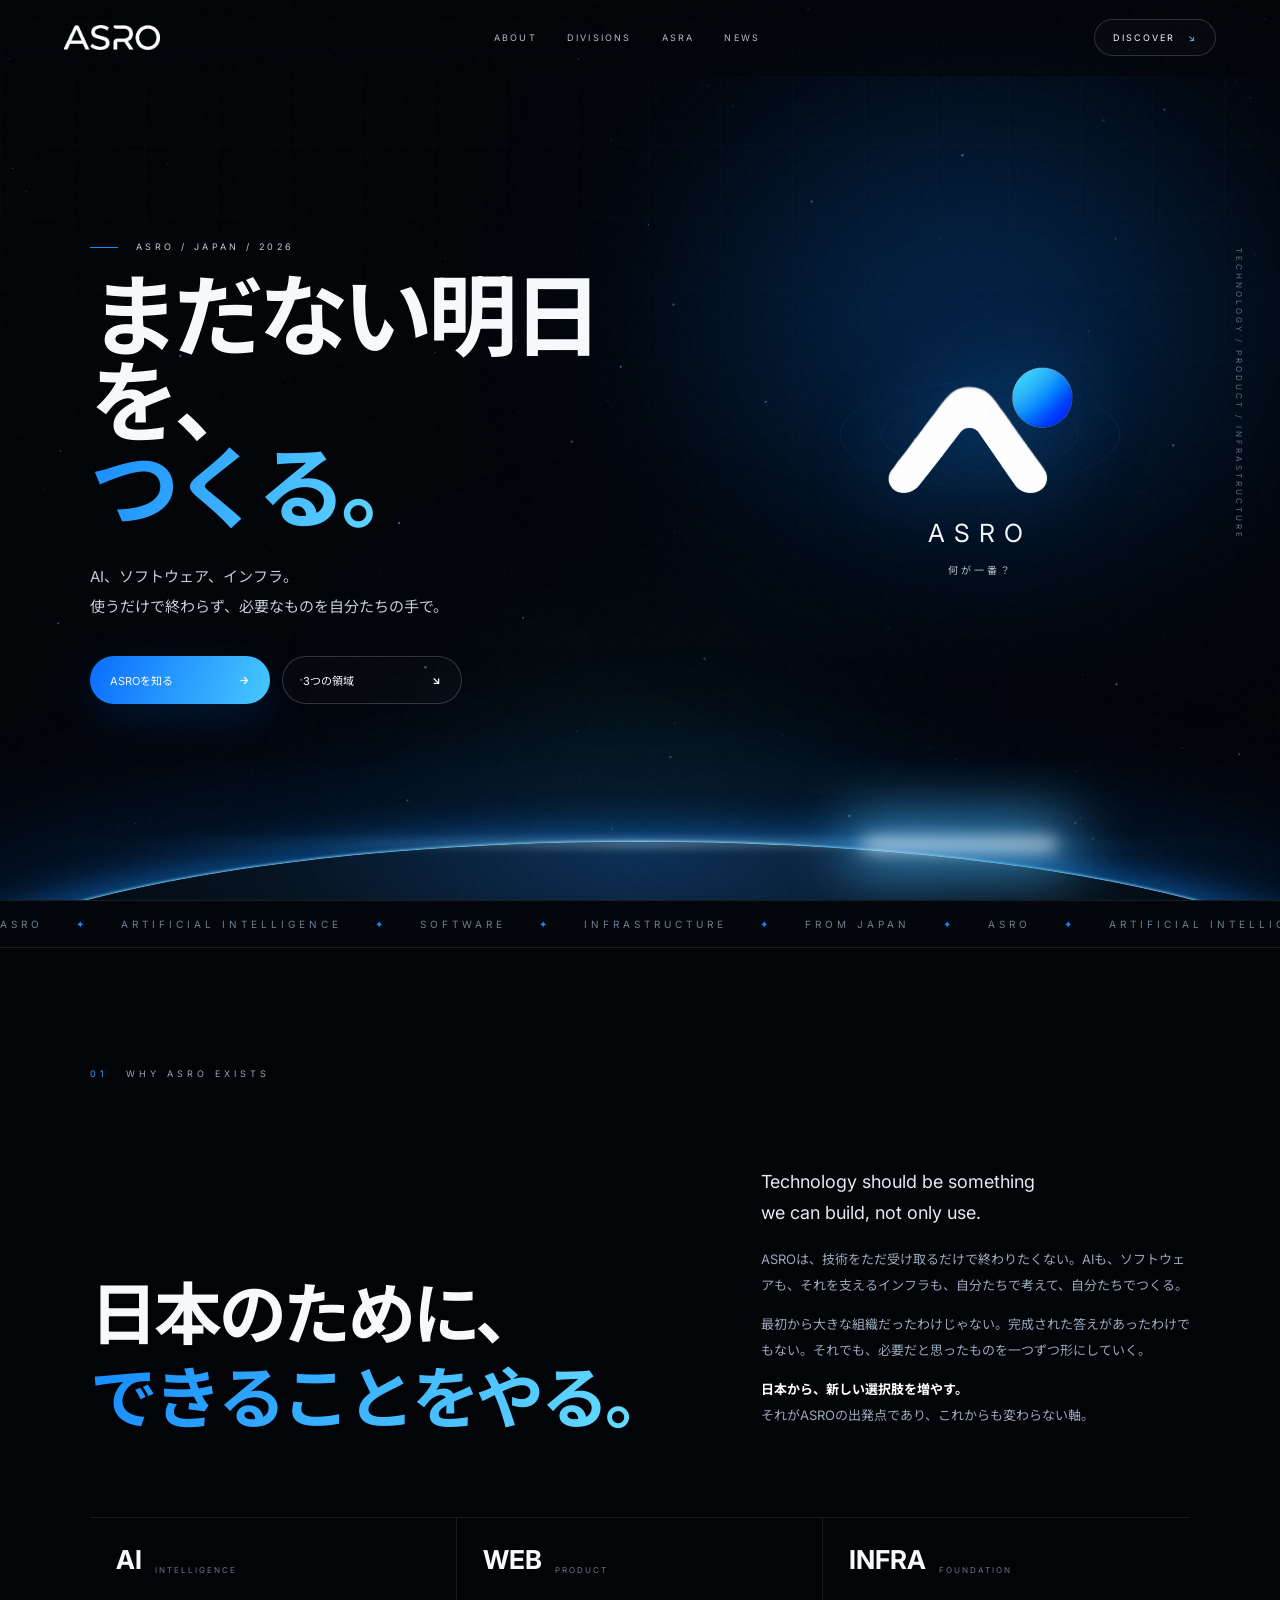
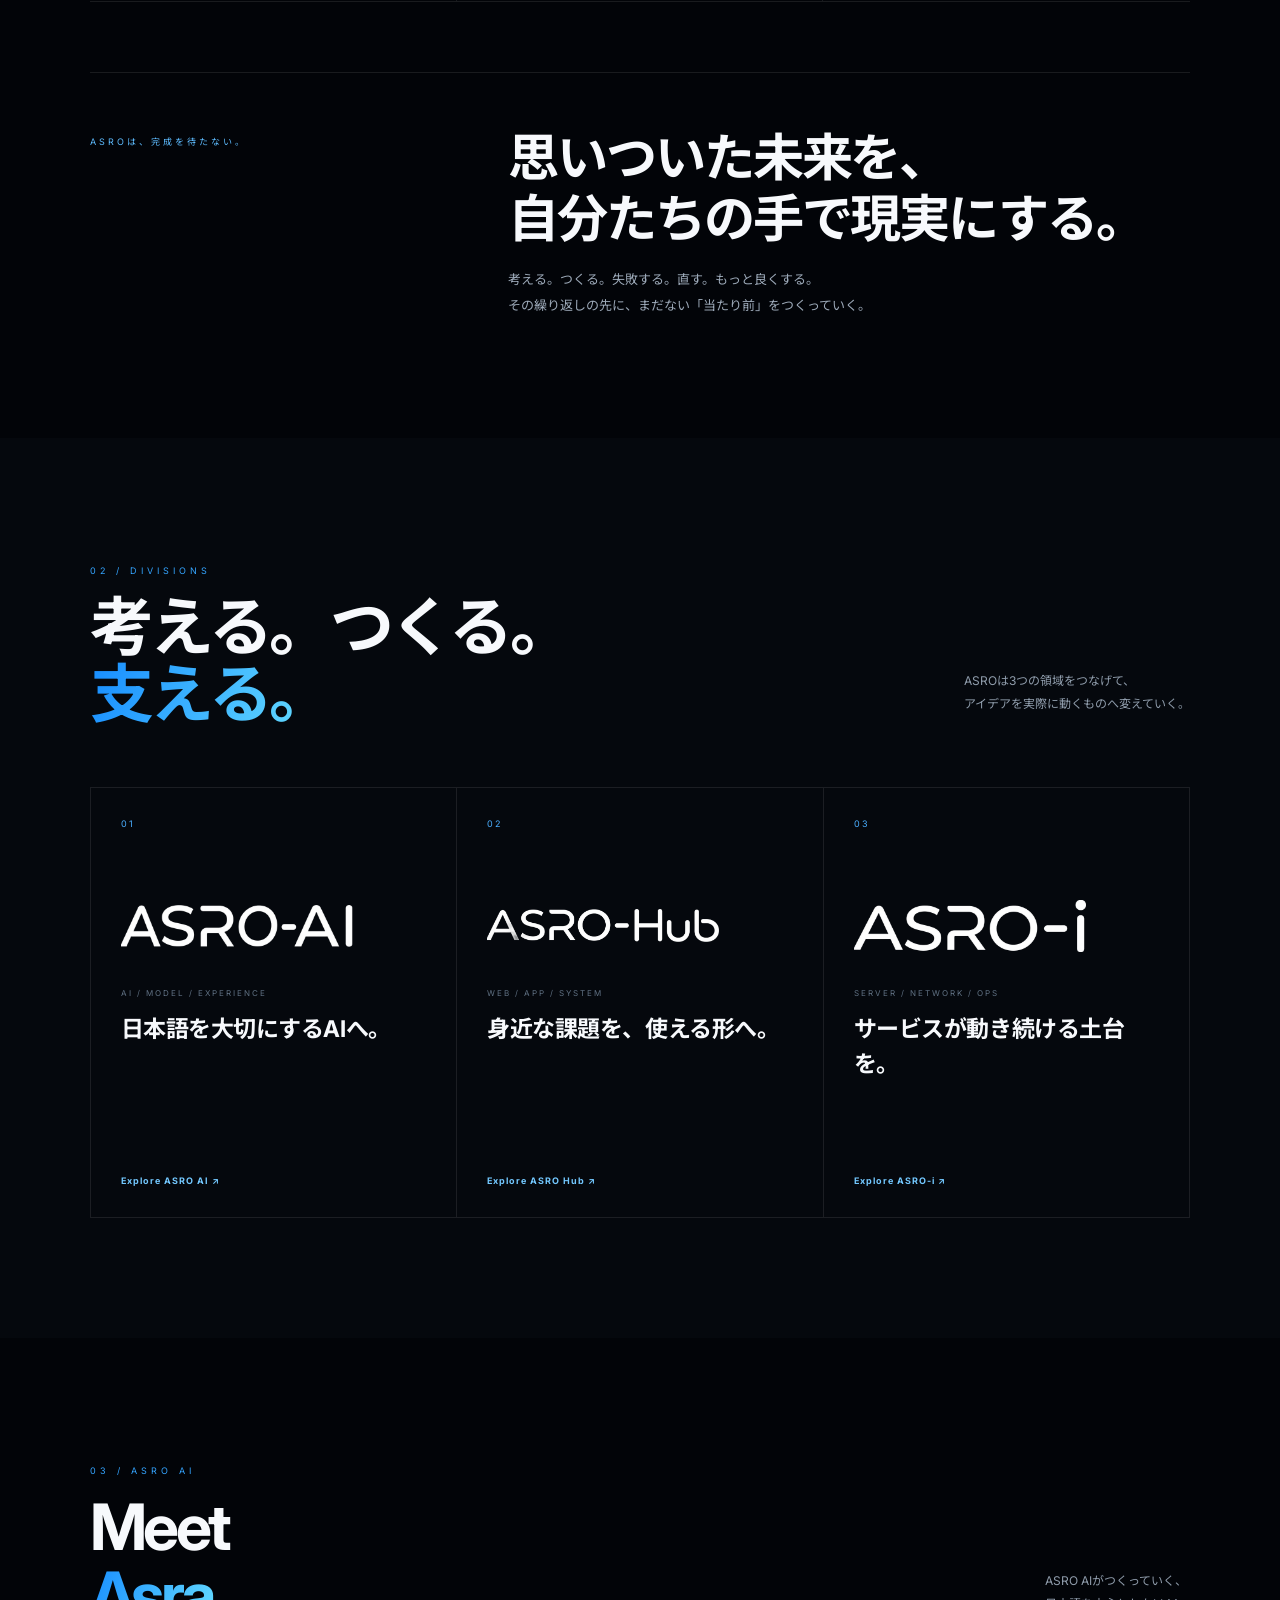
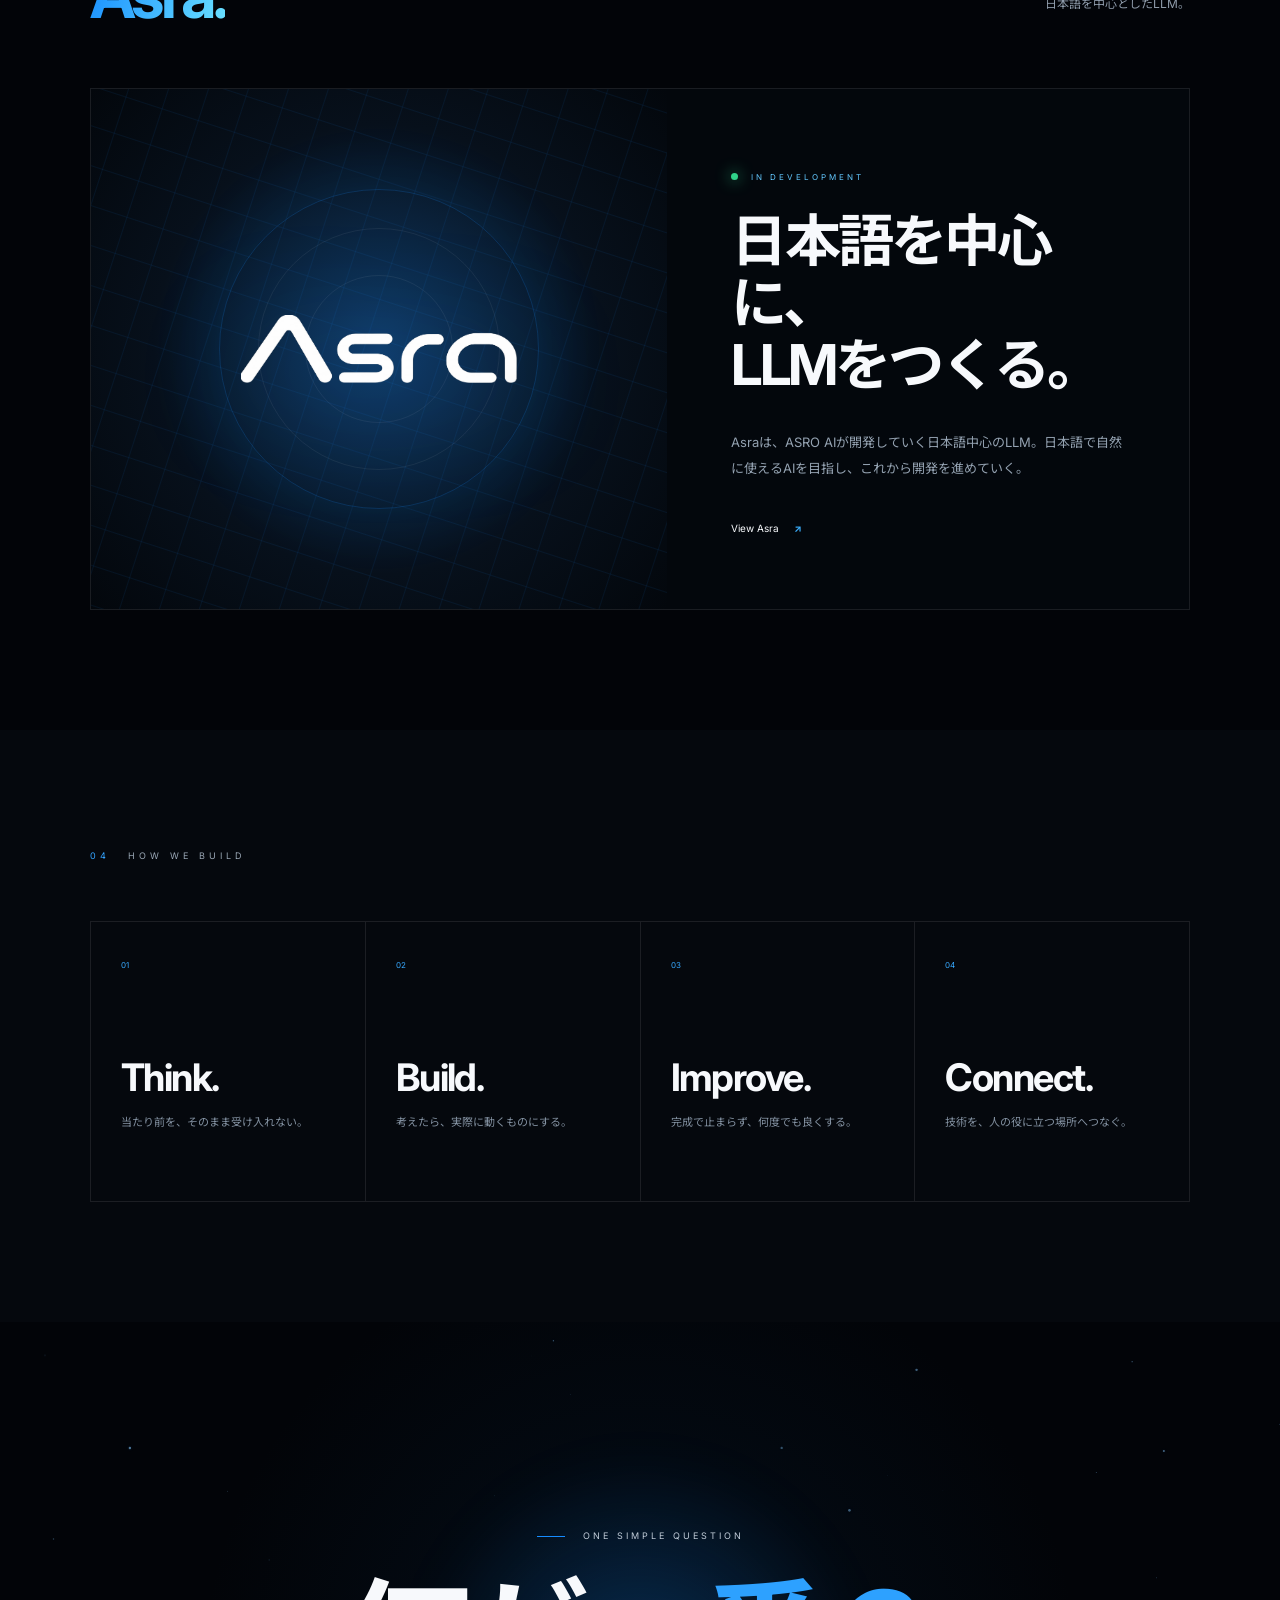
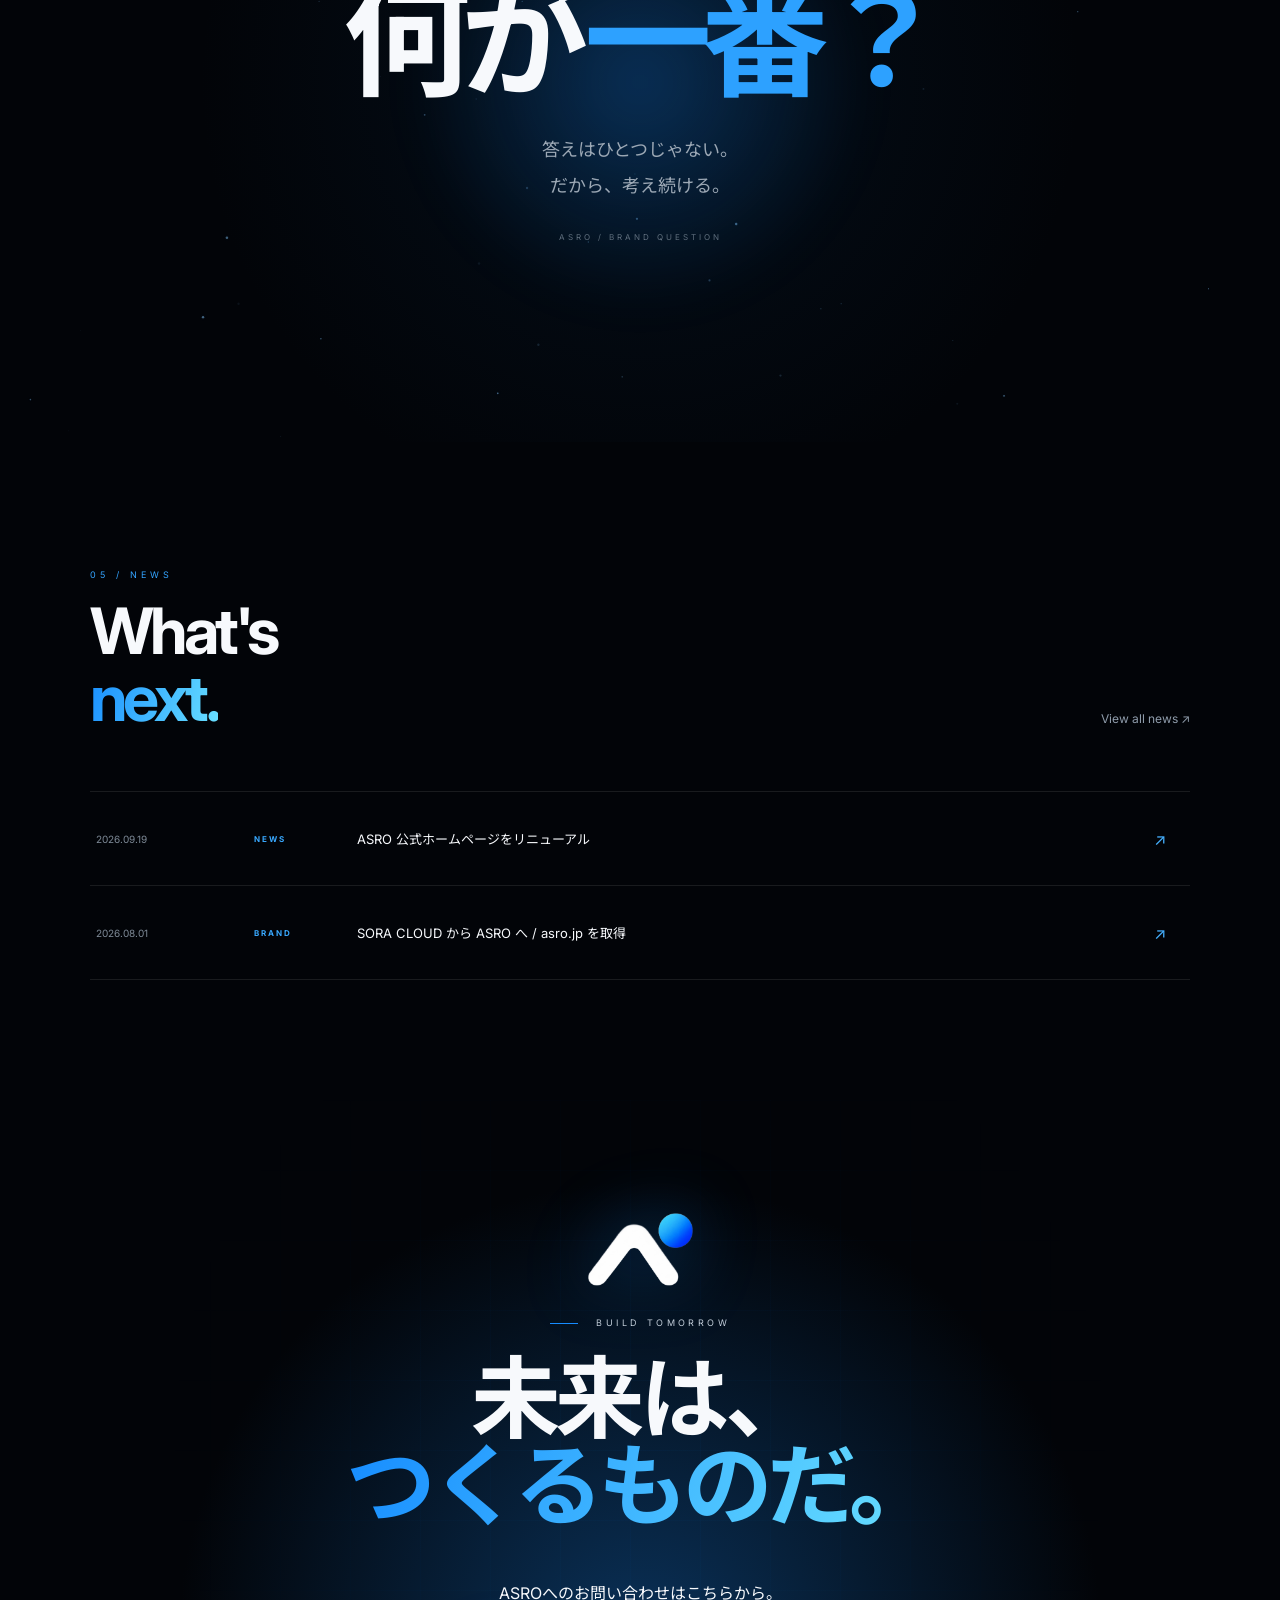
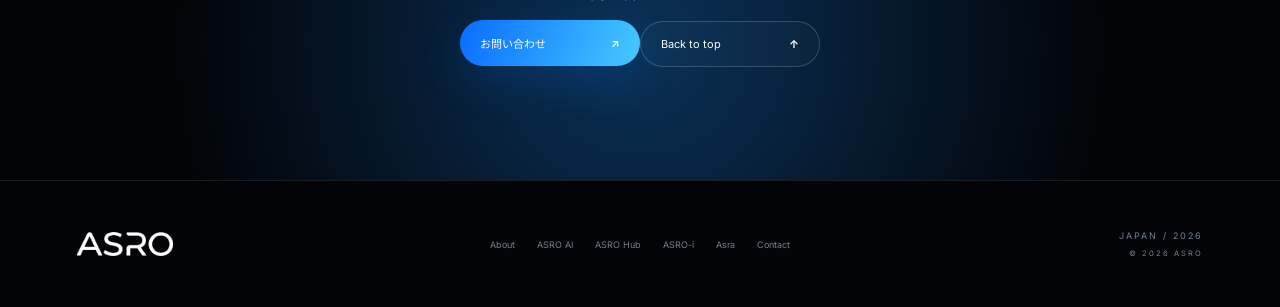
==== commit b012a4a6: "Add ASRO contact mail CTA" ====
--- a/index.html
+++ b/index.html
@@ -4,7 +4,7 @@
 <meta name="description" content="ASRO — 日本のために、できることをやる。AI・ソフトウェア・インフラをつくるテクノロジープロジェクト。">
 <meta name="theme-color" content="#020408"><meta property="og:title" content="ASRO | 何が一番？"><meta property="og:description" content="日本のために、できることをやる。">
 <meta property="og:image" content="asro-mark.svg"><title>ASRO | 何が一番？</title>
-<link rel="icon" href="asro-mark.svg" type="image/svg+xml"><link rel="stylesheet" href="style.css?v=20260919-8">
+<link rel="icon" href="asro-mark.svg" type="image/svg+xml"><link rel="stylesheet" href="style.css?v=20260919-9">
 </head><body>
 <div id="loader"><img src="asro-mark.svg" alt=""><span></span></div><div class="progress"></div><div class="noise"></div>
 <header id="header"><a class="brand" href="#top" aria-label="ASRO home"><img src="asro-logo-white.svg" alt="ASRO"></a>
@@ -52,7 +52,7 @@
 <section class="news section" id="news"><div class="section-head reveal"><div><span>05 / NEWS</span><h2>What's<br><em>next.</em></h2></div><a class="text-link" href="news.html">View all news ↗</a></div>
 <div class="news-list reveal"><a href="news.html"><time>2026.09.19</time><b>NEWS</b><p>ASRO 公式ホームページをリニューアル</p><span>↗</span></a><a href="news.html"><time>2026.08.01</time><b>BRAND</b><p>SORA CLOUD から ASRO へ / asro.jp を取得</p><span>↗</span></a></div></section>
 
-<section class="closing"><img class="closing-mark reveal" src="asro-mark.svg" alt=""><p class="eyebrow reveal"><span></span> BUILD TOMORROW</p><h2 class="reveal">未来は、<br><em>つくるものだ。</em></h2><a class="btn primary reveal" href="#top">Back to top <b>↑</b></a></section>
+<section class="closing"><img class="closing-mark reveal" src="asro-mark.svg" alt=""><p class="eyebrow reveal"><span></span> BUILD TOMORROW</p><h2 class="reveal">未来は、<br><em>つくるものだ。</em></h2><p class="closing-contact-copy reveal">ASROへのお問い合わせはこちらから。</p><div class="closing-actions reveal"><a class="btn primary contact-btn" href="mailto:contact@asro.jp?subject=ASRO%20%E3%81%B8%E3%81%AE%E3%81%8A%E5%95%8F%E3%81%84%E5%90%88%E3%82%8F%E3%81%9B">お問い合わせ <b>↗</b></a><a class="btn secondary" href="#top">Back to top <b>↑</b></a></div></section>
 </main>
-<footer><a href="#top"><img src="asro-logo-white.svg" alt="ASRO"></a><div><a href="about.html">About</a><a href="ai.html">ASRO AI</a><a href="hub.html">ASRO Hub</a><a href="infra.html">ASRO-i</a><a href="asra.html">Asra</a></div><p>JAPAN / 2026<br><small>© 2026 ASRO</small></p></footer>
+<footer><a href="#top"><img src="asro-logo-white.svg" alt="ASRO"></a><div><a href="about.html">About</a><a href="ai.html">ASRO AI</a><a href="hub.html">ASRO Hub</a><a href="infra.html">ASRO-i</a><a href="asra.html">Asra</a><a class="footer-contact" href="mailto:contact@asro.jp?subject=ASRO%20%E3%81%B8%E3%81%AE%E3%81%8A%E5%95%8F%E3%81%84%E5%90%88%E3%82%8F%E3%81%9B">Contact</a></div><p>JAPAN / 2026<br><small>© 2026 ASRO</small></p></footer>
 <script src="script.js?v=20260919-8"></script></body></html>
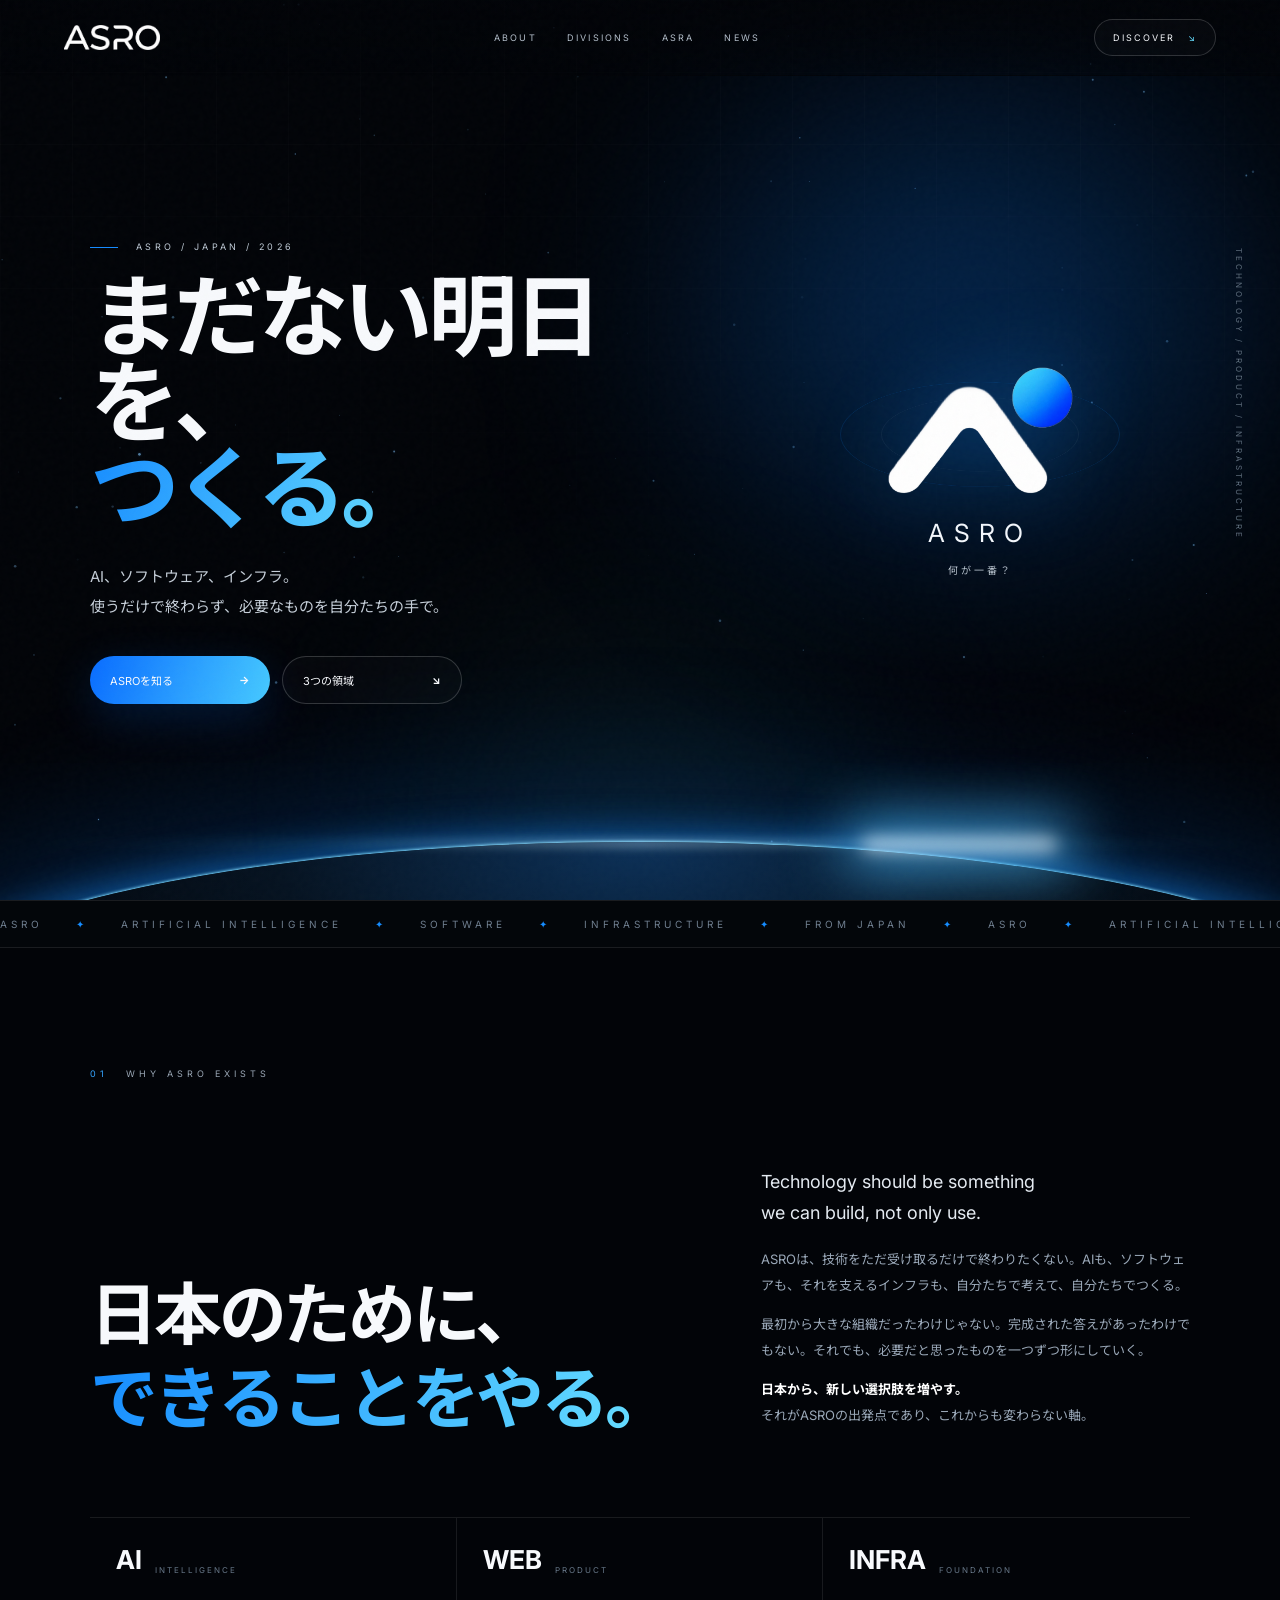
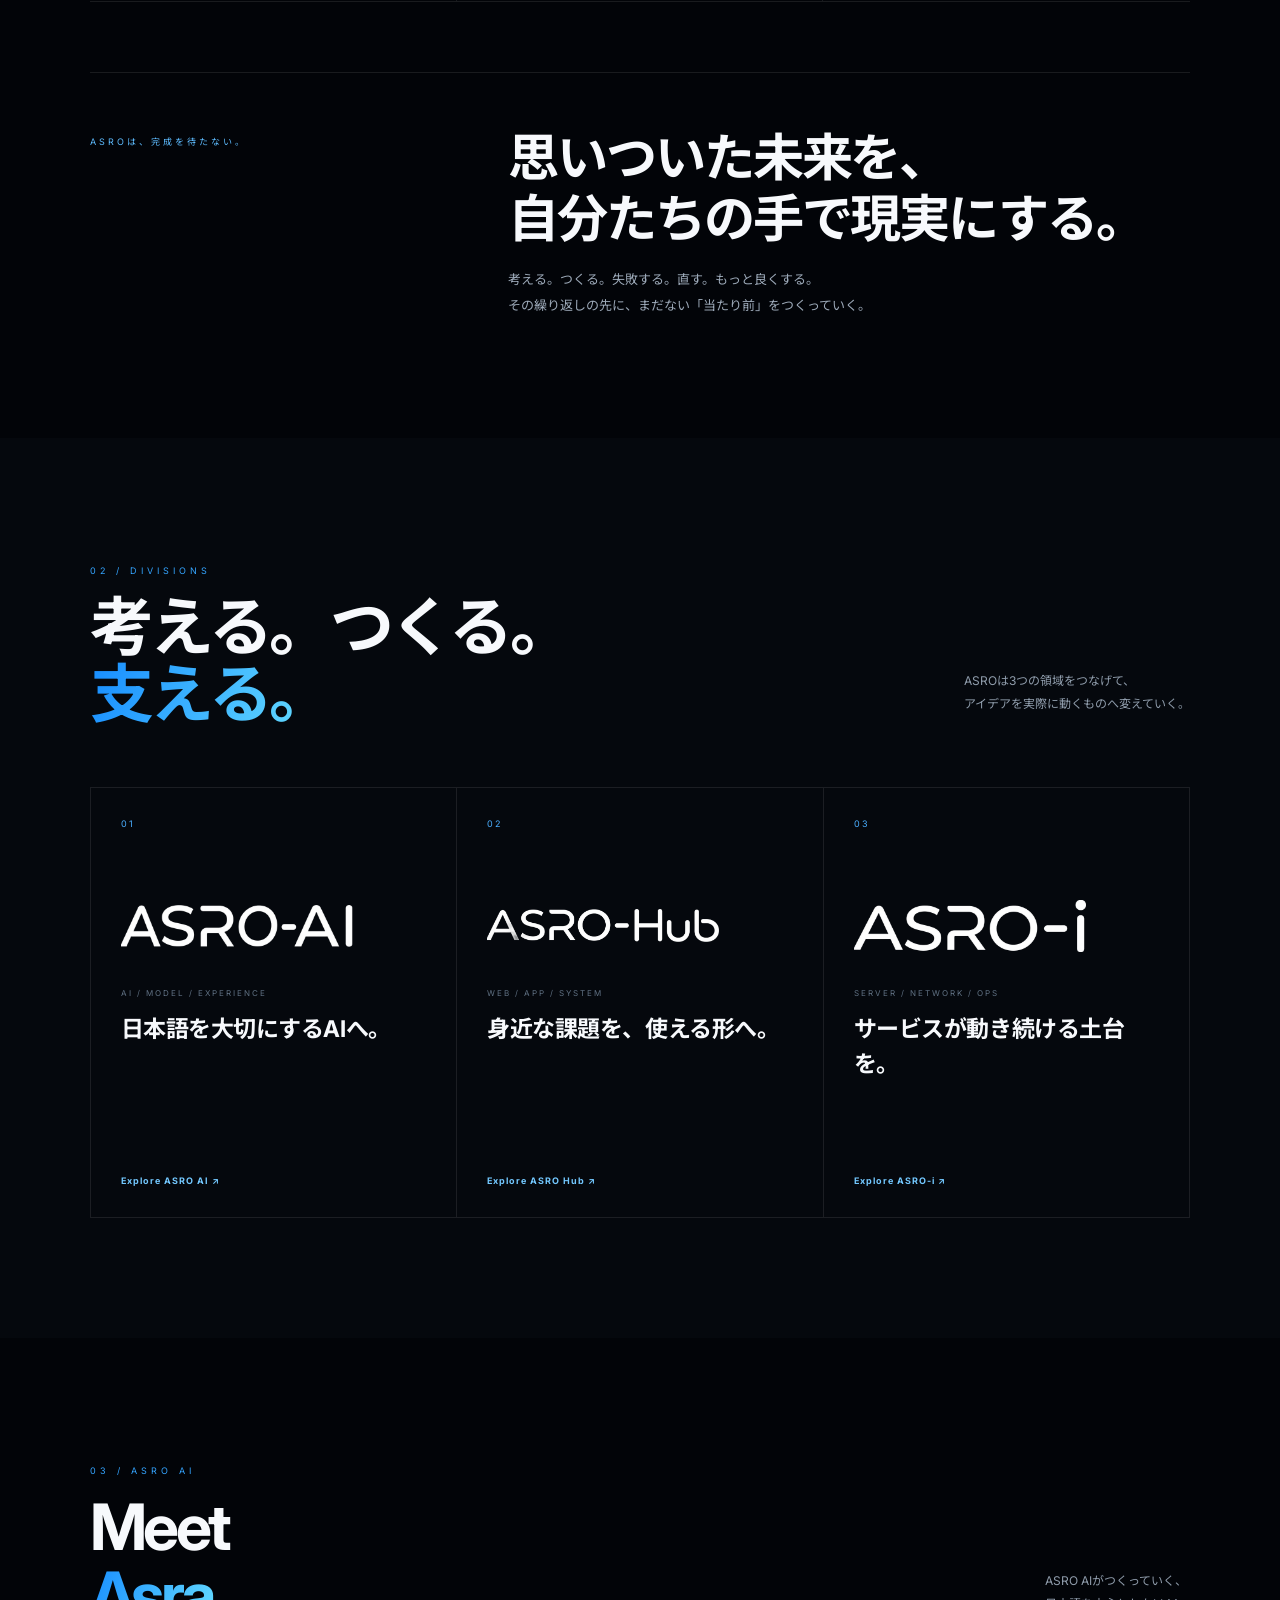
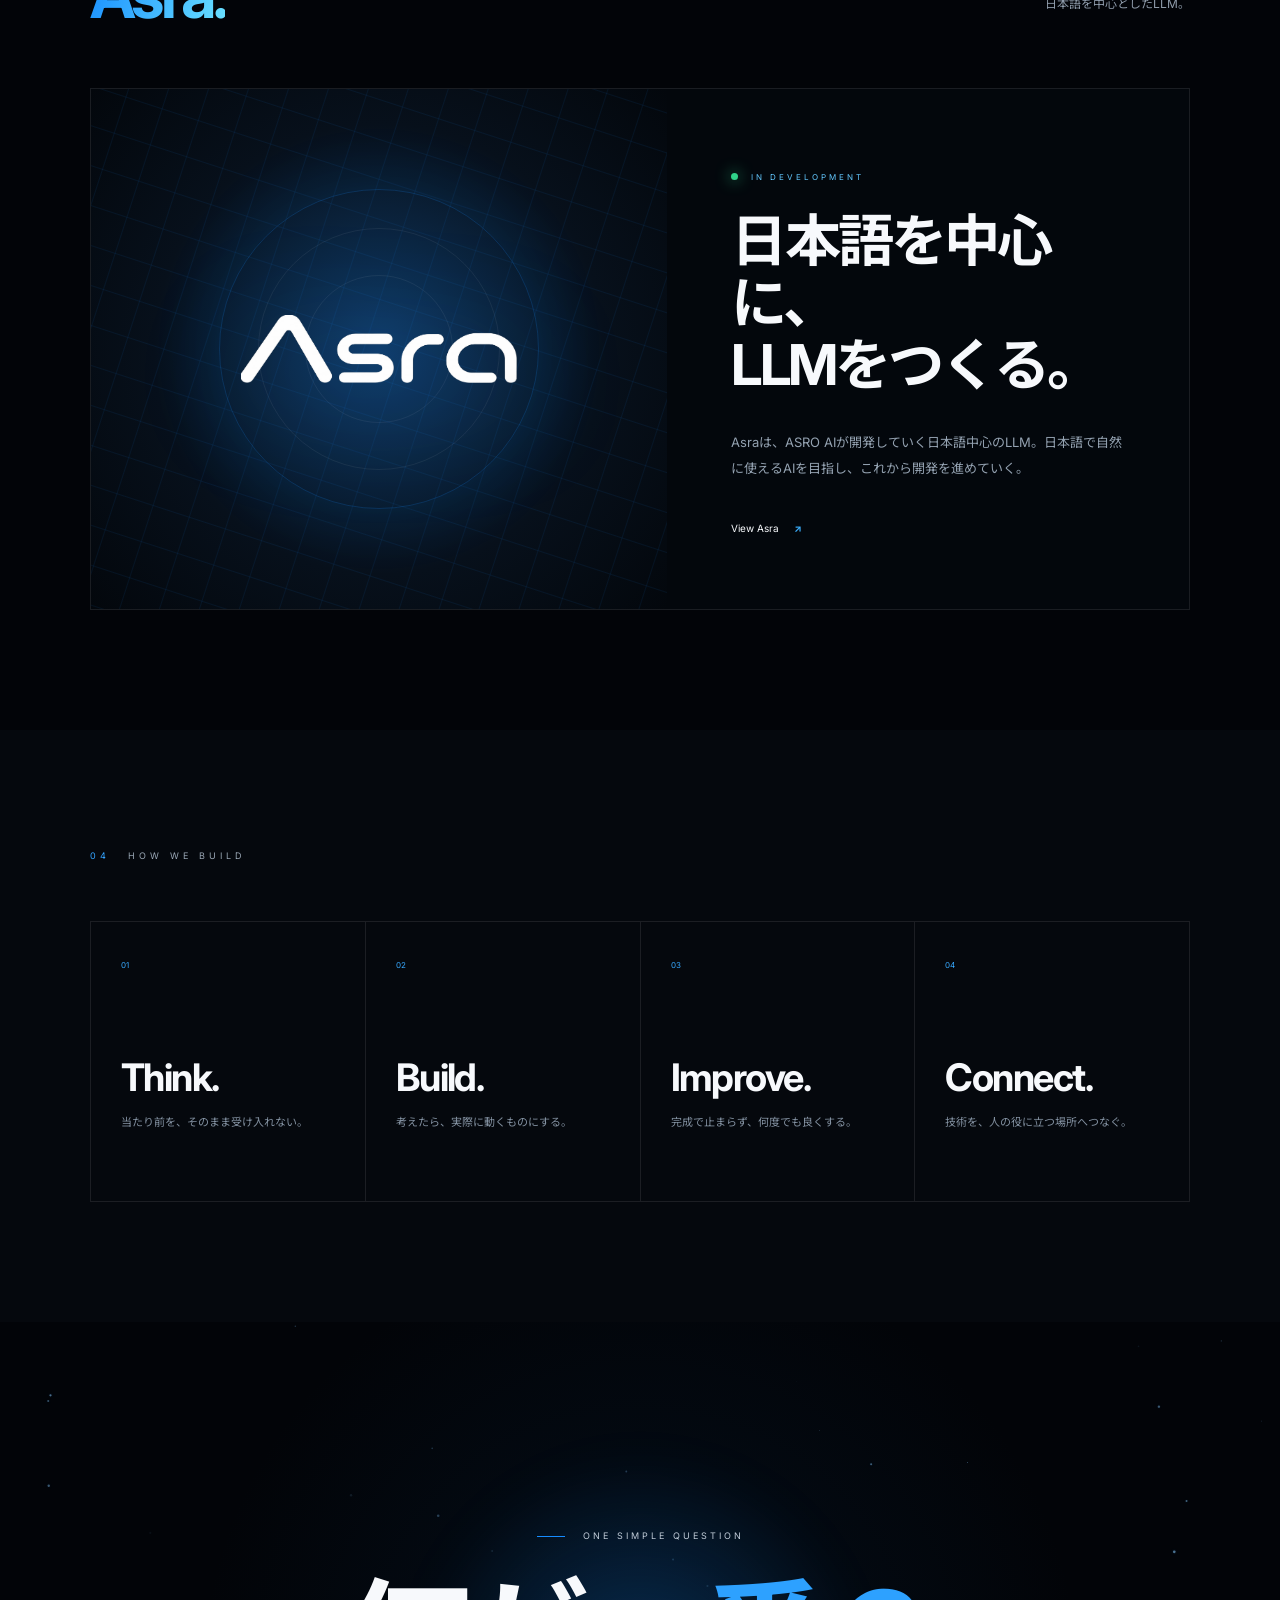
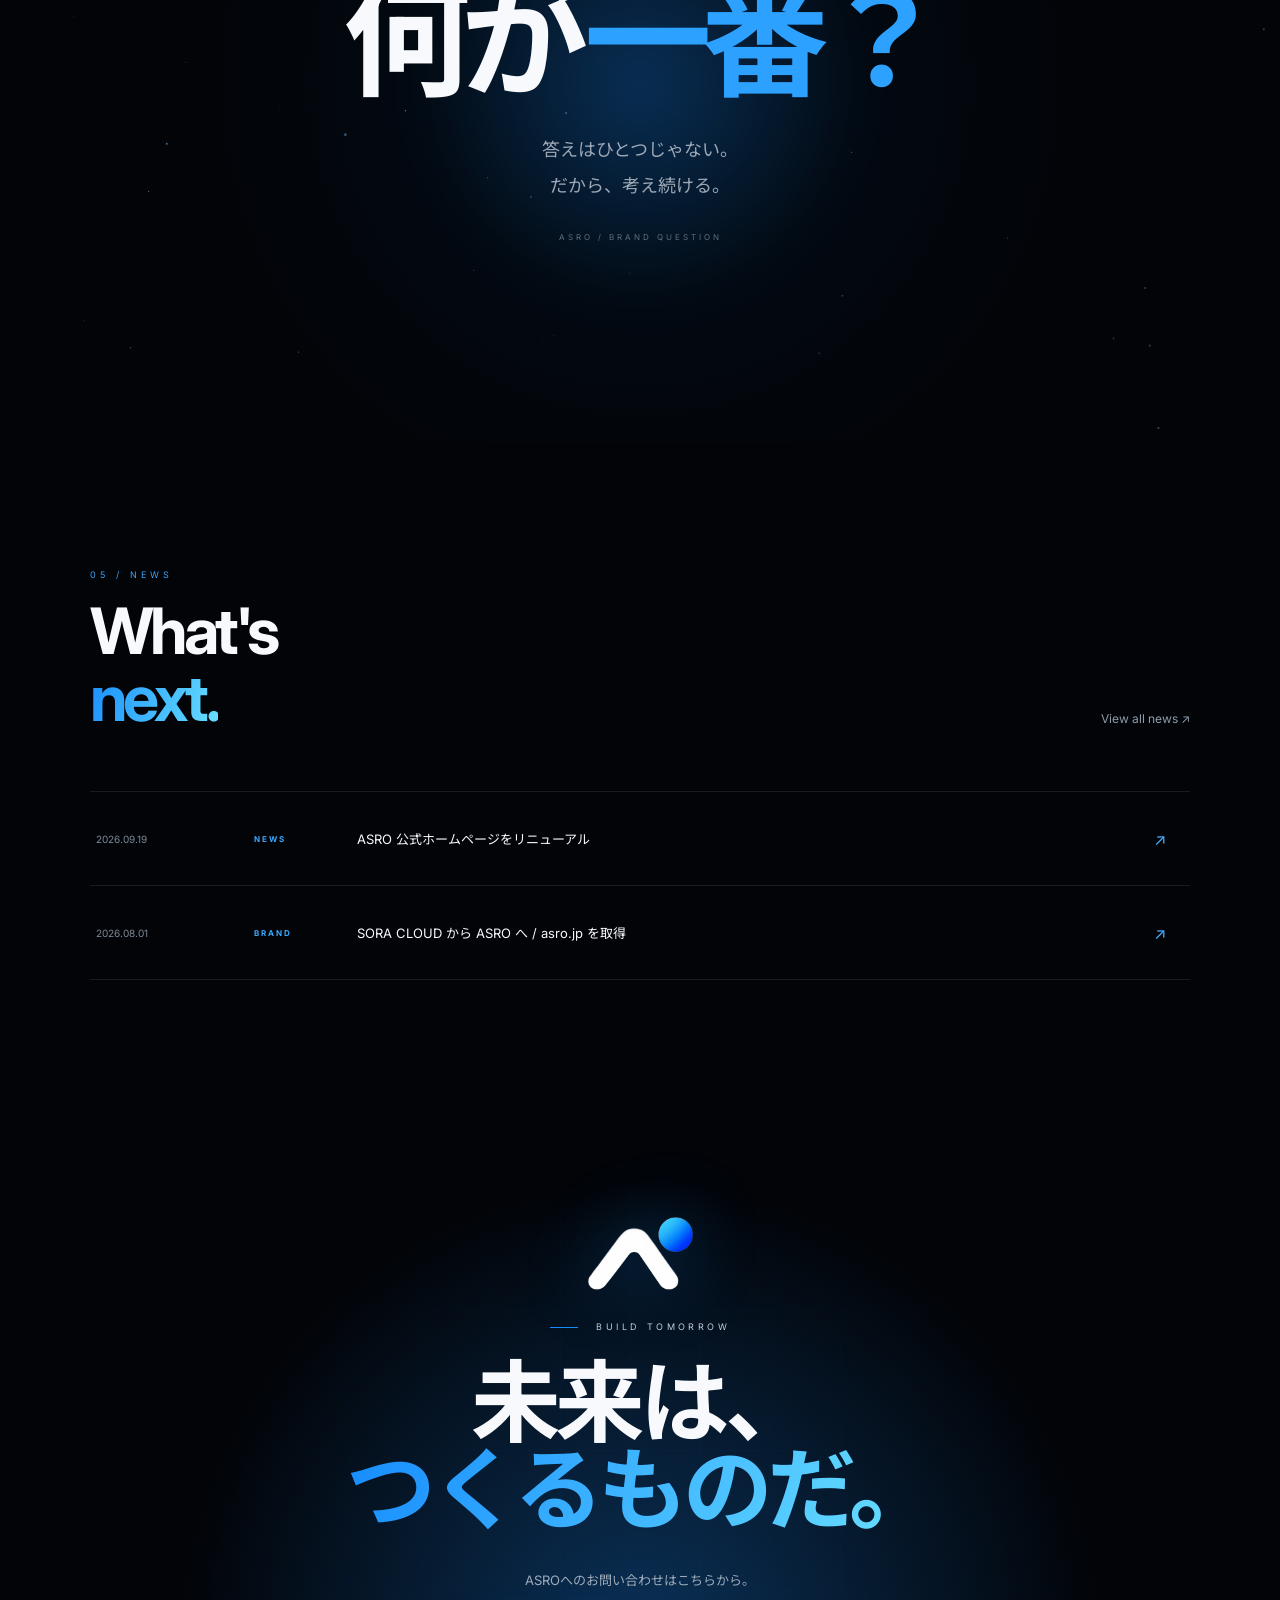
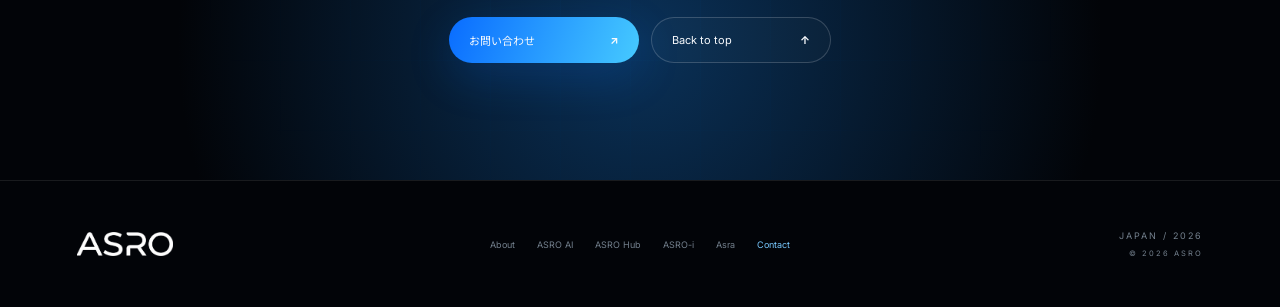
==== commit 4a46dddd: "Switch index.html to new ASRO mark assets" ====
--- a/index.html
+++ b/index.html
@@ -3,10 +3,10 @@
 <meta charset="UTF-8"><meta name="viewport" content="width=device-width,initial-scale=1,viewport-fit=cover">
 <meta name="description" content="ASRO — 日本のために、できることをやる。AI・ソフトウェア・インフラをつくるテクノロジープロジェクト。">
 <meta name="theme-color" content="#020408"><meta property="og:title" content="ASRO | 何が一番？"><meta property="og:description" content="日本のために、できることをやる。">
-<meta property="og:image" content="asro-mark.svg"><title>ASRO | 何が一番？</title>
-<link rel="icon" href="asro-mark.svg" type="image/svg+xml"><link rel="stylesheet" href="style.css?v=20260919-9">
+<meta property="og:image" content="asro-mark.svg?v=20261001-1"><title>ASRO | 何が一番？</title>
+<link rel="icon" href="asro-mark.svg?v=20261001-1" type="image/svg+xml"><link rel="stylesheet" href="style.css?v=20260919-9">
 </head><body>
-<div id="loader"><img src="asro-mark.svg" alt=""><span></span></div><div class="progress"></div><div class="noise"></div>
+<div id="loader"><img src="asro-mark-white.svg" alt=""><span></span></div><div class="progress"></div><div class="noise"></div>
 <header id="header"><a class="brand" href="#top" aria-label="ASRO home"><img src="asro-logo-white.svg" alt="ASRO"></a>
 <nav><a href="about.html">ABOUT</a><a href="#divisions">DIVISIONS</a><a href="asra.html">ASRA</a><a href="news.html">NEWS</a></nav>
 <a class="head-cta" href="#vision">DISCOVER <span>↘</span></a><button class="menu" aria-label="メニュー"><i></i><i></i></button></header>
@@ -18,7 +18,7 @@
 <div class="hero-copy reveal"><p class="eyebrow"><span></span> ASRO / JAPAN / 2026</p><h1>まだない明日を、<br><em>つくる。</em></h1>
 <p class="hero-lead">AI、ソフトウェア、インフラ。<br>使うだけで終わらず、必要なものを自分たちの手で。</p>
 <div class="actions"><a class="btn primary" href="#vision">ASROを知る <b>→</b></a><a class="btn secondary" href="#divisions">3つの領域 <b>↘</b></a></div></div>
-<div class="hero-brand reveal"><div class="brand-orbit"></div><img src="asro-mark.svg" alt="ASRO symbol"><p>ASRO</p><small>何が一番？</small></div>
+<div class="hero-brand reveal"><div class="brand-orbit"></div><img src="asro-mark-white.svg" alt="ASRO symbol"><p>ASRO</p><small>何が一番？</small></div>
 <div class="hero-note">TECHNOLOGY / PRODUCT / INFRASTRUCTURE</div><div class="earth"><i></i></div>
 </section>
 
@@ -52,7 +52,7 @@
 <section class="news section" id="news"><div class="section-head reveal"><div><span>05 / NEWS</span><h2>What's<br><em>next.</em></h2></div><a class="text-link" href="news.html">View all news ↗</a></div>
 <div class="news-list reveal"><a href="news.html"><time>2026.09.19</time><b>NEWS</b><p>ASRO 公式ホームページをリニューアル</p><span>↗</span></a><a href="news.html"><time>2026.08.01</time><b>BRAND</b><p>SORA CLOUD から ASRO へ / asro.jp を取得</p><span>↗</span></a></div></section>
 
-<section class="closing"><img class="closing-mark reveal" src="asro-mark.svg" alt=""><p class="eyebrow reveal"><span></span> BUILD TOMORROW</p><h2 class="reveal">未来は、<br><em>つくるものだ。</em></h2><p class="closing-contact-copy reveal">ASROへのお問い合わせはこちらから。</p><div class="closing-actions reveal"><a class="btn primary contact-btn" href="mailto:contact@asro.jp?subject=ASRO%20%E3%81%B8%E3%81%AE%E3%81%8A%E5%95%8F%E3%81%84%E5%90%88%E3%82%8F%E3%81%9B">お問い合わせ <b>↗</b></a><a class="btn secondary" href="#top">Back to top <b>↑</b></a></div></section>
+<section class="closing"><img class="closing-mark reveal" src="asro-mark-white.svg" alt=""><p class="eyebrow reveal"><span></span> BUILD TOMORROW</p><h2 class="reveal">未来は、<br><em>つくるものだ。</em></h2><p class="closing-contact-copy reveal">ASROへのお問い合わせはこちらから。</p><div class="closing-actions reveal"><a class="btn primary contact-btn" href="mailto:contact@asro.jp?subject=ASRO%20%E3%81%B8%E3%81%AE%E3%81%8A%E5%95%8F%E3%81%84%E5%90%88%E3%82%8F%E3%81%9B">お問い合わせ <b>↗</b></a><a class="btn secondary" href="#top">Back to top <b>↑</b></a></div></section>
 </main>
 <footer><a href="#top"><img src="asro-logo-white.svg" alt="ASRO"></a><div><a href="about.html">About</a><a href="ai.html">ASRO AI</a><a href="hub.html">ASRO Hub</a><a href="infra.html">ASRO-i</a><a href="asra.html">Asra</a><a class="footer-contact" href="mailto:contact@asro.jp?subject=ASRO%20%E3%81%B8%E3%81%AE%E3%81%8A%E5%95%8F%E3%81%84%E5%90%88%E3%82%8F%E3%81%9B">Contact</a></div><p>JAPAN / 2026<br><small>© 2026 ASRO</small></p></footer>
 <script src="script.js?v=20260919-8"></script></body></html>
--- a/style.css
+++ b/style.css
@@ -76,4 +76,16 @@
 }
 @media(prefers-reduced-motion:reduce){
   .brand-orbit,.brand-orbit:after,.hero-brand>img,.earth,.earth:before,.earth i{animation:none}
+}
+/* contact */
+.closing-contact-copy{margin:0 0 4px;color:#9eabb9;font-size:13px;line-height:1.9}
+.closing-actions{display:flex;gap:12px;align-items:center;justify-content:center;flex-wrap:wrap}
+.closing-actions .btn{margin-top:20px}
+.contact-btn{min-width:190px}
+.footer-contact{color:#78c9ff}
+.footer-contact:hover{color:#fff}
+@media(max-width:480px){
+  .closing-contact-copy{font-size:12px}
+  .closing-actions{width:100%;max-width:310px}
+  .closing-actions .btn{width:100%}
 }
